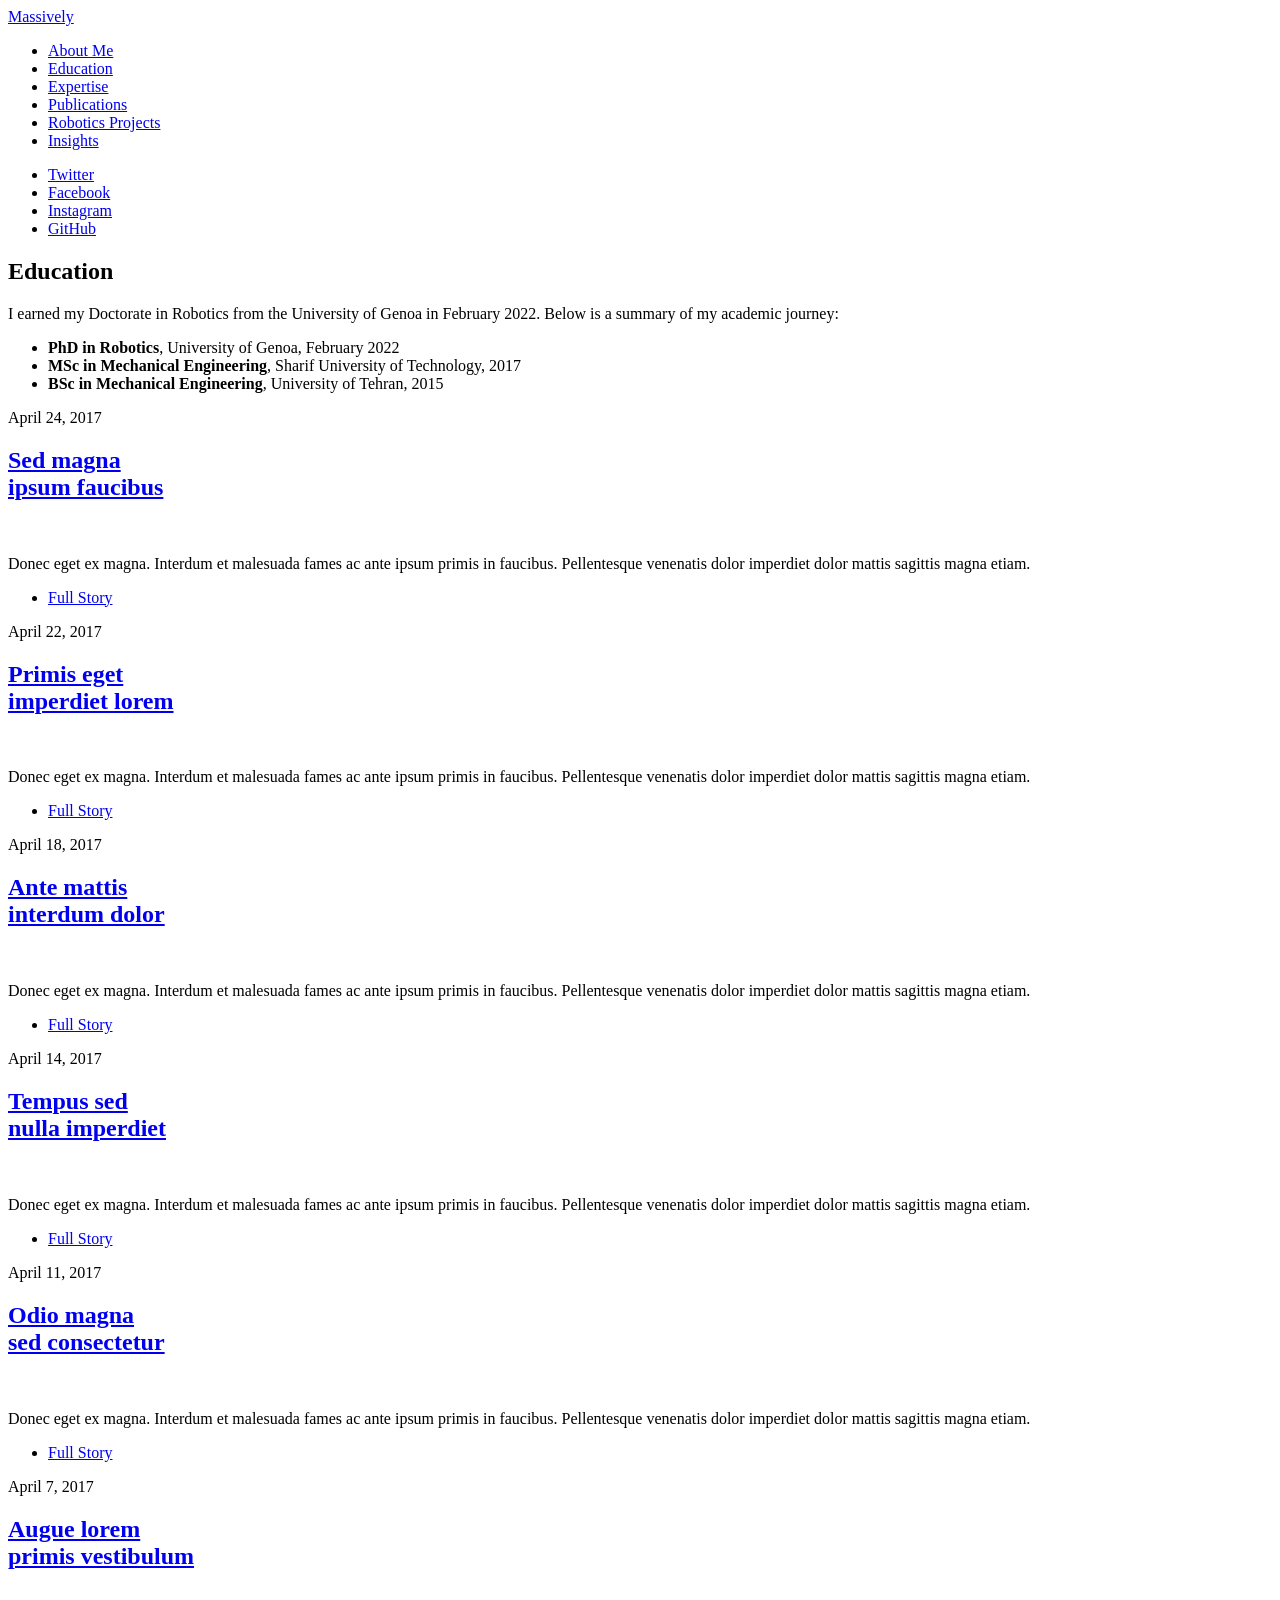
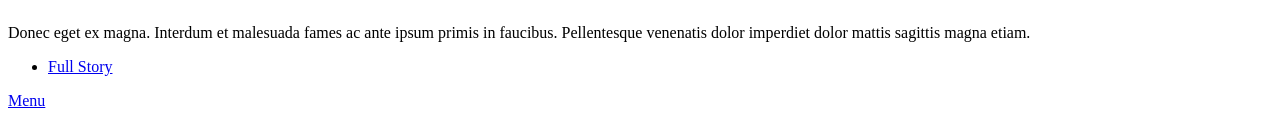
==== education.html @ 76c21b85 "structure the website" ====
<!DOCTYPE HTML>
<!--
	Massively by HTML5 UP
	html5up.net | @ajlkn
	Free for personal and commercial use under the CCA 3.0 license (html5up.net/license)
-->
<html>
	<head>
		<title>Elements Reference - Massively by HTML5 UP</title>
		<meta charset="utf-8" />
		<meta name="viewport" content="width=device-width, initial-scale=1, user-scalable=no" />
		<link rel="stylesheet" href="assets/css/main.css" />
		<noscript><link rel="stylesheet" href="assets/css/noscript.css" /></noscript>
	</head>
	<body class="is-preload">

		<!-- Wrapper -->
			<div id="wrapper">

				<!-- Header -->
					<header id="header">
						<a href="index.html" class="logo">Massively</a>
					</header>

				<!-- Nav -->
					<nav id="nav">
						<ul class="links">
							<li><a href="index.html">About Me</a></li>
							<li class="active"><a href="education.html">Education</a></li>
							<li><a href="expertise.html">Expertise</a></li>
							<li><a href="publications.html">Publications</a></li>
							<li><a href="projects.html">Robotics Projects</a></li>
							<li><a href="insights.html">Insights</a></li>
						</ul>
						<ul class="icons">
							<li><a href="#" class="icon brands fa-twitter"><span class="label">Twitter</span></a></li>
							<li><a href="#" class="icon brands fa-facebook-f"><span class="label">Facebook</span></a></li>
							<li><a href="#" class="icon brands fa-instagram"><span class="label">Instagram</span></a></li>
							<li><a href="#" class="icon brands fa-github"><span class="label">GitHub</span></a></li>
						</ul>
					</nav>

				<!-- Main -->
					<div id="main">
					    <section class="post">
						<header class="major">
						    <h1>Education</h1>
						</header>
						<p>I earned my Doctorate in Robotics from the University of Genoa in February 2022. Below is a summary of my academic journey:</p>
						<ul>
						    <li><strong>PhD in Robotics</strong>, University of Genoa, February 2022</li>
						    <li><strong>MSc in Mechanical Engineering</strong>, Sharif University of Technology, 2017</li>
						    <li><strong>BSc in Mechanical Engineering</strong>, University of Tehran, 2015</li>
						</ul>
					    </section>
					    <!-- Posts -->
							<section class="posts">
								<article>
									<header>
										<span class="date">April 24, 2017</span>
										<h2><a href="#">Sed magna<br />
										ipsum faucibus</a></h2>
									</header>
									<a href="#" class="image fit"><img src="images/pic02.jpg" alt="" /></a>
									<p>Donec eget ex magna. Interdum et malesuada fames ac ante ipsum primis in faucibus. Pellentesque venenatis dolor imperdiet dolor mattis sagittis magna etiam.</p>
									<ul class="actions special">
										<li><a href="#" class="button">Full Story</a></li>
									</ul>
								</article>
								<article>
									<header>
										<span class="date">April 22, 2017</span>
										<h2><a href="#">Primis eget<br />
										imperdiet lorem</a></h2>
									</header>
									<a href="#" class="image fit"><img src="images/pic03.jpg" alt="" /></a>
									<p>Donec eget ex magna. Interdum et malesuada fames ac ante ipsum primis in faucibus. Pellentesque venenatis dolor imperdiet dolor mattis sagittis magna etiam.</p>
									<ul class="actions special">
										<li><a href="#" class="button">Full Story</a></li>
									</ul>
								</article>
								<article>
									<header>
										<span class="date">April 18, 2017</span>
										<h2><a href="#">Ante mattis<br />
										interdum dolor</a></h2>
									</header>
									<a href="#" class="image fit"><img src="images/pic04.jpg" alt="" /></a>
									<p>Donec eget ex magna. Interdum et malesuada fames ac ante ipsum primis in faucibus. Pellentesque venenatis dolor imperdiet dolor mattis sagittis magna etiam.</p>
									<ul class="actions special">
										<li><a href="#" class="button">Full Story</a></li>
									</ul>
								</article>
								<article>
									<header>
										<span class="date">April 14, 2017</span>
										<h2><a href="#">Tempus sed<br />
										nulla imperdiet</a></h2>
									</header>
									<a href="#" class="image fit"><img src="images/pic05.jpg" alt="" /></a>
									<p>Donec eget ex magna. Interdum et malesuada fames ac ante ipsum primis in faucibus. Pellentesque venenatis dolor imperdiet dolor mattis sagittis magna etiam.</p>
									<ul class="actions special">
										<li><a href="#" class="button">Full Story</a></li>
									</ul>
								</article>
								<article>
									<header>
										<span class="date">April 11, 2017</span>
										<h2><a href="#">Odio magna<br />
										sed consectetur</a></h2>
									</header>
									<a href="#" class="image fit"><img src="images/pic06.jpg" alt="" /></a>
									<p>Donec eget ex magna. Interdum et malesuada fames ac ante ipsum primis in faucibus. Pellentesque venenatis dolor imperdiet dolor mattis sagittis magna etiam.</p>
									<ul class="actions special">
										<li><a href="#" class="button">Full Story</a></li>
									</ul>
								</article>
								<article>
									<header>
										<span class="date">April 7, 2017</span>
										<h2><a href="#">Augue lorem<br />
										primis vestibulum</a></h2>
									</header>
									<a href="#" class="image fit"><img src="images/pic07.jpg" alt="" /></a>
									<p>Donec eget ex magna. Interdum et malesuada fames ac ante ipsum primis in faucibus. Pellentesque venenatis dolor imperdiet dolor mattis sagittis magna etiam.</p>
									<ul class="actions special">
										<li><a href="#" class="button">Full Story</a></li>
									</ul>
								</article>
							</section>
					</div>
			</div>

		<!-- Scripts -->
			<script src="assets/js/jquery.min.js"></script>
			<script src="assets/js/jquery.scrollex.min.js"></script>
			<script src="assets/js/jquery.scrolly.min.js"></script>
			<script src="assets/js/browser.min.js"></script>
			<script src="assets/js/breakpoints.min.js"></script>
			<script src="assets/js/util.js"></script>
			<script src="assets/js/main.js"></script>

	</body>
</html>
---- assets/css/main.css ----
@import url(fontawesome-all.min.css);
@import url("https://fonts.googleapis.com/css?family=Merriweather:300,700,300italic,700italic|Source+Sans+Pro:900");

/*
	Massively by HTML5 UP
	html5up.net | @ajlkn
	Free for personal and commercial use under the CCA 3.0 license (html5up.net/license)
*/

html, body, div, span, applet, object,
iframe, h1, h2, h3, h4, h5, h6, p, blockquote,
pre, a, abbr, acronym, address, big, cite,
code, del, dfn, em, img, ins, kbd, q, s, samp,
small, strike, strong, sub, sup, tt, var, b,
u, i, center, dl, dt, dd, ol, ul, li, fieldset,
form, label, legend, table, caption, tbody,
tfoot, thead, tr, th, td, article, aside,
canvas, details, embed, figure, figcaption,
footer, header, hgroup, menu, nav, output, ruby,
section, summary, time, mark, audio, video {
	margin: 0;
	padding: 0;
	border: 0;
	font-size: 100%;
	font: inherit;
	vertical-align: baseline;}

article, aside, details, figcaption, figure,
footer, header, hgroup, menu, nav, section {
	display: block;}

body {
	line-height: 1;
}

ol, ul {
	list-style: none;
}

blockquote, q {
	quotes: none;
}

	blockquote:before, blockquote:after, q:before, q:after {
		content: '';
		content: none;
	}

table {
	border-collapse: collapse;
	border-spacing: 0;
}

body {
	-webkit-text-size-adjust: none;
}

mark {
	background-color: transparent;
	color: inherit;
}

input::-moz-focus-inner {
	border: 0;
	padding: 0;
}

input, select, textarea {
	-moz-appearance: none;
	-webkit-appearance: none;
	-ms-appearance: none;
	appearance: none;
}

/* Basic */

	@-ms-viewport {
		width: device-width;
	}

	body {
		-ms-overflow-style: scrollbar;
	}

	@media screen and (max-width: 480px) {

		html, body {
			min-width: 320px;
		}

	}

	html {
		box-sizing: border-box;
	}

	*, *:before, *:after {
		box-sizing: inherit;
	}

	body {
		background-color: #1e252d;
	}

		body.is-preload *, body.is-preload *:before, body.is-preload *:after {
			-moz-animation: none !important;
			-webkit-animation: none !important;
			-ms-animation: none !important;
			animation: none !important;
			-moz-transition: none !important;
			-webkit-transition: none !important;
			-ms-transition: none !important;
			transition: none !important;
		}

/* Type */

	html {
		font-size: 16pt;
	}

		@media screen and (max-width: 1680px) {

			html {
				font-size: 12pt;
			}

		}

		@media screen and (max-width: 1280px) {

			html {
				font-size: 11pt;
			}

		}

		@media screen and (max-width: 360px) {

			html {
				font-size: 10pt;
			}

		}

	body {
		color: #212931;
	}

	body, input, select, textarea {
		font-family: "Merriweather", Georgia, serif;
		font-weight: 300;
		font-size: 1rem;
		line-height: 2.375;
	}

	a {
		-moz-transition: color 0.2s ease-in-out, background-color 0.2s ease-in-out, border-color 0.2s ease-in-out, box-shadow 0.2s ease-in-out;
		-webkit-transition: color 0.2s ease-in-out, background-color 0.2s ease-in-out, border-color 0.2s ease-in-out, box-shadow 0.2s ease-in-out;
		-ms-transition: color 0.2s ease-in-out, background-color 0.2s ease-in-out, border-color 0.2s ease-in-out, box-shadow 0.2s ease-in-out;
		transition: color 0.2s ease-in-out, background-color 0.2s ease-in-out, border-color 0.2s ease-in-out, box-shadow 0.2s ease-in-out;
		border-bottom: dotted 1px;
		text-decoration: none;
	}

		a:hover {
			border-bottom-color: transparent;
		}

	strong, b {
		font-weight: 600;
	}

	em, i {
		font-style: italic;
	}

	p {
		text-align: justify;
		margin: 0 0 2rem 0;
	}

	h1, h2, h3, h4, h5, h6 {
		font-family: "Source Sans Pro", Helvetica, sans-serif;
		font-weight: 900;
		line-height: 1.5;
		letter-spacing: 0.075em;
		text-transform: uppercase;
		margin: 0 0 1rem 0;
	}

		h1 a, h2 a, h3 a, h4 a, h5 a, h6 a {
			border-bottom: 0;
			color: inherit;
			text-decoration: none;
		}

	h1 {
		font-size: 4rem;
		line-height: 1.1;
		margin: 0 0 2rem 0;
	}

	h2 {
		font-size: 1.75rem;
		line-height: 1.3;
		margin: 0 0 1.5rem 0;
	}

	h3 {
		font-size: 1.25rem;
		margin: 0 0 1.5rem 0;
	}

	h4 {
		font-size: 1rem;
	}

	h5 {
		font-size: 0.9rem;
	}

	h6 {
		font-size: 0.8rem;
	}

	sub {
		font-size: 0.8rem;
		position: relative;
		top: 0.5rem;
	}

	sup {
		font-size: 0.8rem;
		position: relative;
		top: -0.5rem;
	}

	blockquote {
		border-left: solid 4px;
		font-style: italic;
		margin: 0 0 2rem 0;
		padding: 0.5rem 0 0.5rem 2rem;
	}

	code {
		border: solid 2px;
		font-family: "Courier New", monospace;
		font-size: 0.9rem;
		margin: 0 0.25rem;
		padding: 0.25rem 0.65rem;
	}

	pre {
		-webkit-overflow-scrolling: touch;
		font-family: "Courier New", monospace;
		font-size: 0.9rem;
		margin: 0 0 2rem 0;
	}

		pre code {
			display: block;
			line-height: 1.75;
			padding: 1rem 1.5rem;
			overflow-x: auto;
		}

	hr {
		border: 0;
		border-bottom: solid 2px;
		margin: 3rem 0;
	}

		hr.major {
			margin: 5rem 0;
		}

	.align-left {
		text-align: left;
	}

	.align-center {
		text-align: center;
	}

	.align-right {
		text-align: right;
	}

	input, select, textarea {
		color: #212931;
	}

	a {
		color: #212931;
		border-bottom-color: rgba(33, 41, 49, 0.5);
	}

		a:hover {
			border-bottom-color: transparent;
			color: #18bfef !important;
		}

	strong, b {
		color: #212931;
	}

	h1, h2, h3, h4, h5, h6 {
		color: #212931;
	}

	blockquote {
		border-left-color: #eeeeee;
	}

	code {
		background: rgba(220, 220, 220, 0.25);
		border-color: #eeeeee;
	}

	hr {
		border-bottom-color: #eeeeee;
	}

/* Row */

	.row {
		display: flex;
		flex-wrap: wrap;
		box-sizing: border-box;
		align-items: stretch;
	}

		.row > * {
			box-sizing: border-box;
		}

		.row.gtr-uniform > * > :last-child {
			margin-bottom: 0;
		}

		.row.aln-left {
			justify-content: flex-start;
		}

		.row.aln-center {
			justify-content: center;
		}

		.row.aln-right {
			justify-content: flex-end;
		}

		.row.aln-top {
			align-items: flex-start;
		}

		.row.aln-middle {
			align-items: center;
		}

		.row.aln-bottom {
			align-items: flex-end;
		}

		.row > .imp {
			order: -1;
		}

		.row > .col-1 {
			width: 8.33333%;
		}

		.row > .off-1 {
			margin-left: 8.33333%;
		}

		.row > .col-2 {
			width: 16.66667%;
		}

		.row > .off-2 {
			margin-left: 16.66667%;
		}

		.row > .col-3 {
			width: 25%;
		}

		.row > .off-3 {
			margin-left: 25%;
		}

		.row > .col-4 {
			width: 33.33333%;
		}

		.row > .off-4 {
			margin-left: 33.33333%;
		}

		.row > .col-5 {
			width: 41.66667%;
		}

		.row > .off-5 {
			margin-left: 41.66667%;
		}

		.row > .col-6 {
			width: 50%;
		}

		.row > .off-6 {
			margin-left: 50%;
		}

		.row > .col-7 {
			width: 58.33333%;
		}

		.row > .off-7 {
			margin-left: 58.33333%;
		}

		.row > .col-8 {
			width: 66.66667%;
		}

		.row > .off-8 {
			margin-left: 66.66667%;
		}

		.row > .col-9 {
			width: 75%;
		}

		.row > .off-9 {
			margin-left: 75%;
		}

		.row > .col-10 {
			width: 83.33333%;
		}

		.row > .off-10 {
			margin-left: 83.33333%;
		}

		.row > .col-11 {
			width: 91.66667%;
		}

		.row > .off-11 {
			margin-left: 91.66667%;
		}

		.row > .col-12 {
			width: 100%;
		}

		.row > .off-12 {
			margin-left: 100%;
		}

		.row.gtr-0 {
			margin-top: 0;
			margin-left: 0rem;
		}

			.row.gtr-0 > * {
				padding: 0 0 0 0rem;
			}

			.row.gtr-0.gtr-uniform {
				margin-top: 0rem;
			}

				.row.gtr-0.gtr-uniform > * {
					padding-top: 0rem;
				}

		.row.gtr-25 {
			margin-top: 0;
			margin-left: -0.375rem;
		}

			.row.gtr-25 > * {
				padding: 0 0 0 0.375rem;
			}

			.row.gtr-25.gtr-uniform {
				margin-top: -0.375rem;
			}

				.row.gtr-25.gtr-uniform > * {
					padding-top: 0.375rem;
				}

		.row.gtr-50 {
			margin-top: 0;
			margin-left: -0.75rem;
		}

			.row.gtr-50 > * {
				padding: 0 0 0 0.75rem;
			}

			.row.gtr-50.gtr-uniform {
				margin-top: -0.75rem;
			}

				.row.gtr-50.gtr-uniform > * {
					padding-top: 0.75rem;
				}

		.row {
			margin-top: 0;
			margin-left: -1.5rem;
		}

			.row > * {
				padding: 0 0 0 1.5rem;
			}

			.row.gtr-uniform {
				margin-top: -1.5rem;
			}

				.row.gtr-uniform > * {
					padding-top: 1.5rem;
				}

		.row.gtr-150 {
			margin-top: 0;
			margin-left: -2.25rem;
		}

			.row.gtr-150 > * {
				padding: 0 0 0 2.25rem;
			}

			.row.gtr-150.gtr-uniform {
				margin-top: -2.25rem;
			}

				.row.gtr-150.gtr-uniform > * {
					padding-top: 2.25rem;
				}

		.row.gtr-200 {
			margin-top: 0;
			margin-left: -3rem;
		}

			.row.gtr-200 > * {
				padding: 0 0 0 3rem;
			}

			.row.gtr-200.gtr-uniform {
				margin-top: -3rem;
			}

				.row.gtr-200.gtr-uniform > * {
					padding-top: 3rem;
				}

		@media screen and (max-width: 1680px) {

			.row {
				display: flex;
				flex-wrap: wrap;
				box-sizing: border-box;
				align-items: stretch;
			}

				.row > * {
					box-sizing: border-box;
				}

				.row.gtr-uniform > * > :last-child {
					margin-bottom: 0;
				}

				.row.aln-left {
					justify-content: flex-start;
				}

				.row.aln-center {
					justify-content: center;
				}

				.row.aln-right {
					justify-content: flex-end;
				}

				.row.aln-top {
					align-items: flex-start;
				}

				.row.aln-middle {
					align-items: center;
				}

				.row.aln-bottom {
					align-items: flex-end;
				}

				.row > .imp-xlarge {
					order: -1;
				}

				.row > .col-1-xlarge {
					width: 8.33333%;
				}

				.row > .off-1-xlarge {
					margin-left: 8.33333%;
				}

				.row > .col-2-xlarge {
					width: 16.66667%;
				}

				.row > .off-2-xlarge {
					margin-left: 16.66667%;
				}

				.row > .col-3-xlarge {
					width: 25%;
				}

				.row > .off-3-xlarge {
					margin-left: 25%;
				}

				.row > .col-4-xlarge {
					width: 33.33333%;
				}

				.row > .off-4-xlarge {
					margin-left: 33.33333%;
				}

				.row > .col-5-xlarge {
					width: 41.66667%;
				}

				.row > .off-5-xlarge {
					margin-left: 41.66667%;
				}

				.row > .col-6-xlarge {
					width: 50%;
				}

				.row > .off-6-xlarge {
					margin-left: 50%;
				}

				.row > .col-7-xlarge {
					width: 58.33333%;
				}

				.row > .off-7-xlarge {
					margin-left: 58.33333%;
				}

				.row > .col-8-xlarge {
					width: 66.66667%;
				}

				.row > .off-8-xlarge {
					margin-left: 66.66667%;
				}

				.row > .col-9-xlarge {
					width: 75%;
				}

				.row > .off-9-xlarge {
					margin-left: 75%;
				}

				.row > .col-10-xlarge {
					width: 83.33333%;
				}

				.row > .off-10-xlarge {
					margin-left: 83.33333%;
				}

				.row > .col-11-xlarge {
					width: 91.66667%;
				}

				.row > .off-11-xlarge {
					margin-left: 91.66667%;
				}

				.row > .col-12-xlarge {
					width: 100%;
				}

				.row > .off-12-xlarge {
					margin-left: 100%;
				}

				.row.gtr-0 {
					margin-top: 0;
					margin-left: 0rem;
				}

					.row.gtr-0 > * {
						padding: 0 0 0 0rem;
					}

					.row.gtr-0.gtr-uniform {
						margin-top: 0rem;
					}

						.row.gtr-0.gtr-uniform > * {
							padding-top: 0rem;
						}

				.row.gtr-25 {
					margin-top: 0;
					margin-left: -0.375rem;
				}

					.row.gtr-25 > * {
						padding: 0 0 0 0.375rem;
					}

					.row.gtr-25.gtr-uniform {
						margin-top: -0.375rem;
					}

						.row.gtr-25.gtr-uniform > * {
							padding-top: 0.375rem;
						}

				.row.gtr-50 {
					margin-top: 0;
					margin-left: -0.75rem;
				}

					.row.gtr-50 > * {
						padding: 0 0 0 0.75rem;
					}

					.row.gtr-50.gtr-uniform {
						margin-top: -0.75rem;
					}

						.row.gtr-50.gtr-uniform > * {
							padding-top: 0.75rem;
						}

				.row {
					margin-top: 0;
					margin-left: -1.5rem;
				}

					.row > * {
						padding: 0 0 0 1.5rem;
					}

					.row.gtr-uniform {
						margin-top: -1.5rem;
					}

						.row.gtr-uniform > * {
							padding-top: 1.5rem;
						}

				.row.gtr-150 {
					margin-top: 0;
					margin-left: -2.25rem;
				}

					.row.gtr-150 > * {
						padding: 0 0 0 2.25rem;
					}

					.row.gtr-150.gtr-uniform {
						margin-top: -2.25rem;
					}

						.row.gtr-150.gtr-uniform > * {
							padding-top: 2.25rem;
						}

				.row.gtr-200 {
					margin-top: 0;
					margin-left: -3rem;
				}

					.row.gtr-200 > * {
						padding: 0 0 0 3rem;
					}

					.row.gtr-200.gtr-uniform {
						margin-top: -3rem;
					}

						.row.gtr-200.gtr-uniform > * {
							padding-top: 3rem;
						}

		}

		@media screen and (max-width: 1280px) {

			.row {
				display: flex;
				flex-wrap: wrap;
				box-sizing: border-box;
				align-items: stretch;
			}

				.row > * {
					box-sizing: border-box;
				}

				.row.gtr-uniform > * > :last-child {
					margin-bottom: 0;
				}

				.row.aln-left {
					justify-content: flex-start;
				}

				.row.aln-center {
					justify-content: center;
				}

				.row.aln-right {
					justify-content: flex-end;
				}

				.row.aln-top {
					align-items: flex-start;
				}

				.row.aln-middle {
					align-items: center;
				}

				.row.aln-bottom {
					align-items: flex-end;
				}

				.row > .imp-large {
					order: -1;
				}

				.row > .col-1-large {
					width: 8.33333%;
				}

				.row > .off-1-large {
					margin-left: 8.33333%;
				}

				.row > .col-2-large {
					width: 16.66667%;
				}

				.row > .off-2-large {
					margin-left: 16.66667%;
				}

				.row > .col-3-large {
					width: 25%;
				}

				.row > .off-3-large {
					margin-left: 25%;
				}

				.row > .col-4-large {
					width: 33.33333%;
				}

				.row > .off-4-large {
					margin-left: 33.33333%;
				}

				.row > .col-5-large {
					width: 41.66667%;
				}

				.row > .off-5-large {
					margin-left: 41.66667%;
				}

				.row > .col-6-large {
					width: 50%;
				}

				.row > .off-6-large {
					margin-left: 50%;
				}

				.row > .col-7-large {
					width: 58.33333%;
				}

				.row > .off-7-large {
					margin-left: 58.33333%;
				}

				.row > .col-8-large {
					width: 66.66667%;
				}

				.row > .off-8-large {
					margin-left: 66.66667%;
				}

				.row > .col-9-large {
					width: 75%;
				}

				.row > .off-9-large {
					margin-left: 75%;
				}

				.row > .col-10-large {
					width: 83.33333%;
				}

				.row > .off-10-large {
					margin-left: 83.33333%;
				}

				.row > .col-11-large {
					width: 91.66667%;
				}

				.row > .off-11-large {
					margin-left: 91.66667%;
				}

				.row > .col-12-large {
					width: 100%;
				}

				.row > .off-12-large {
					margin-left: 100%;
				}

				.row.gtr-0 {
					margin-top: 0;
					margin-left: 0rem;
				}

					.row.gtr-0 > * {
						padding: 0 0 0 0rem;
					}

					.row.gtr-0.gtr-uniform {
						margin-top: 0rem;
					}

						.row.gtr-0.gtr-uniform > * {
							padding-top: 0rem;
						}

				.row.gtr-25 {
					margin-top: 0;
					margin-left: -0.375rem;
				}

					.row.gtr-25 > * {
						padding: 0 0 0 0.375rem;
					}

					.row.gtr-25.gtr-uniform {
						margin-top: -0.375rem;
					}

						.row.gtr-25.gtr-uniform > * {
							padding-top: 0.375rem;
						}

				.row.gtr-50 {
					margin-top: 0;
					margin-left: -0.75rem;
				}

					.row.gtr-50 > * {
						padding: 0 0 0 0.75rem;
					}

					.row.gtr-50.gtr-uniform {
						margin-top: -0.75rem;
					}

						.row.gtr-50.gtr-uniform > * {
							padding-top: 0.75rem;
						}

				.row {
					margin-top: 0;
					margin-left: -1.5rem;
				}

					.row > * {
						padding: 0 0 0 1.5rem;
					}

					.row.gtr-uniform {
						margin-top: -1.5rem;
					}

						.row.gtr-uniform > * {
							padding-top: 1.5rem;
						}

				.row.gtr-150 {
					margin-top: 0;
					margin-left: -2.25rem;
				}

					.row.gtr-150 > * {
						padding: 0 0 0 2.25rem;
					}

					.row.gtr-150.gtr-uniform {
						margin-top: -2.25rem;
					}

						.row.gtr-150.gtr-uniform > * {
							padding-top: 2.25rem;
						}

				.row.gtr-200 {
					margin-top: 0;
					margin-left: -3rem;
				}

					.row.gtr-200 > * {
						padding: 0 0 0 3rem;
					}

					.row.gtr-200.gtr-uniform {
						margin-top: -3rem;
					}

						.row.gtr-200.gtr-uniform > * {
							padding-top: 3rem;
						}

		}

		@media screen and (max-width: 980px) {

			.row {
				display: flex;
				flex-wrap: wrap;
				box-sizing: border-box;
				align-items: stretch;
			}

				.row > * {
					box-sizing: border-box;
				}

				.row.gtr-uniform > * > :last-child {
					margin-bottom: 0;
				}

				.row.aln-left {
					justify-content: flex-start;
				}

				.row.aln-center {
					justify-content: center;
				}

				.row.aln-right {
					justify-content: flex-end;
				}

				.row.aln-top {
					align-items: flex-start;
				}

				.row.aln-middle {
					align-items: center;
				}

				.row.aln-bottom {
					align-items: flex-end;
				}

				.row > .imp-medium {
					order: -1;
				}

				.row > .col-1-medium {
					width: 8.33333%;
				}

				.row > .off-1-medium {
					margin-left: 8.33333%;
				}

				.row > .col-2-medium {
					width: 16.66667%;
				}

				.row > .off-2-medium {
					margin-left: 16.66667%;
				}

				.row > .col-3-medium {
					width: 25%;
				}

				.row > .off-3-medium {
					margin-left: 25%;
				}

				.row > .col-4-medium {
					width: 33.33333%;
				}

				.row > .off-4-medium {
					margin-left: 33.33333%;
				}

				.row > .col-5-medium {
					width: 41.66667%;
				}

				.row > .off-5-medium {
					margin-left: 41.66667%;
				}

				.row > .col-6-medium {
					width: 50%;
				}

				.row > .off-6-medium {
					margin-left: 50%;
				}

				.row > .col-7-medium {
					width: 58.33333%;
				}

				.row > .off-7-medium {
					margin-left: 58.33333%;
				}

				.row > .col-8-medium {
					width: 66.66667%;
				}

				.row > .off-8-medium {
					margin-left: 66.66667%;
				}

				.row > .col-9-medium {
					width: 75%;
				}

				.row > .off-9-medium {
					margin-left: 75%;
				}

				.row > .col-10-medium {
					width: 83.33333%;
				}

				.row > .off-10-medium {
					margin-left: 83.33333%;
				}

				.row > .col-11-medium {
					width: 91.66667%;
				}

				.row > .off-11-medium {
					margin-left: 91.66667%;
				}

				.row > .col-12-medium {
					width: 100%;
				}

				.row > .off-12-medium {
					margin-left: 100%;
				}

				.row.gtr-0 {
					margin-top: 0;
					margin-left: 0rem;
				}

					.row.gtr-0 > * {
						padding: 0 0 0 0rem;
					}

					.row.gtr-0.gtr-uniform {
						margin-top: 0rem;
					}

						.row.gtr-0.gtr-uniform > * {
							padding-top: 0rem;
						}

				.row.gtr-25 {
					margin-top: 0;
					margin-left: -0.375rem;
				}

					.row.gtr-25 > * {
						padding: 0 0 0 0.375rem;
					}

					.row.gtr-25.gtr-uniform {
						margin-top: -0.375rem;
					}

						.row.gtr-25.gtr-uniform > * {
							padding-top: 0.375rem;
						}

				.row.gtr-50 {
					margin-top: 0;
					margin-left: -0.75rem;
				}

					.row.gtr-50 > * {
						padding: 0 0 0 0.75rem;
					}

					.row.gtr-50.gtr-uniform {
						margin-top: -0.75rem;
					}

						.row.gtr-50.gtr-uniform > * {
							padding-top: 0.75rem;
						}

				.row {
					margin-top: 0;
					margin-left: -1.5rem;
				}

					.row > * {
						padding: 0 0 0 1.5rem;
					}

					.row.gtr-uniform {
						margin-top: -1.5rem;
					}

						.row.gtr-uniform > * {
							padding-top: 1.5rem;
						}

				.row.gtr-150 {
					margin-top: 0;
					margin-left: -2.25rem;
				}

					.row.gtr-150 > * {
						padding: 0 0 0 2.25rem;
					}

					.row.gtr-150.gtr-uniform {
						margin-top: -2.25rem;
					}

						.row.gtr-150.gtr-uniform > * {
							padding-top: 2.25rem;
						}

				.row.gtr-200 {
					margin-top: 0;
					margin-left: -3rem;
				}

					.row.gtr-200 > * {
						padding: 0 0 0 3rem;
					}

					.row.gtr-200.gtr-uniform {
						margin-top: -3rem;
					}

						.row.gtr-200.gtr-uniform > * {
							padding-top: 3rem;
						}

		}

		@media screen and (max-width: 736px) {

			.row {
				display: flex;
				flex-wrap: wrap;
				box-sizing: border-box;
				align-items: stretch;
			}

				.row > * {
					box-sizing: border-box;
				}

				.row.gtr-uniform > * > :last-child {
					margin-bottom: 0;
				}

				.row.aln-left {
					justify-content: flex-start;
				}

				.row.aln-center {
					justify-content: center;
				}

				.row.aln-right {
					justify-content: flex-end;
				}

				.row.aln-top {
					align-items: flex-start;
				}

				.row.aln-middle {
					align-items: center;
				}

				.row.aln-bottom {
					align-items: flex-end;
				}

				.row > .imp-small {
					order: -1;
				}

				.row > .col-1-small {
					width: 8.33333%;
				}

				.row > .off-1-small {
					margin-left: 8.33333%;
				}

				.row > .col-2-small {
					width: 16.66667%;
				}

				.row > .off-2-small {
					margin-left: 16.66667%;
				}

				.row > .col-3-small {
					width: 25%;
				}

				.row > .off-3-small {
					margin-left: 25%;
				}

				.row > .col-4-small {
					width: 33.33333%;
				}

				.row > .off-4-small {
					margin-left: 33.33333%;
				}

				.row > .col-5-small {
					width: 41.66667%;
				}

				.row > .off-5-small {
					margin-left: 41.66667%;
				}

				.row > .col-6-small {
					width: 50%;
				}

				.row > .off-6-small {
					margin-left: 50%;
				}

				.row > .col-7-small {
					width: 58.33333%;
				}

				.row > .off-7-small {
					margin-left: 58.33333%;
				}

				.row > .col-8-small {
					width: 66.66667%;
				}

				.row > .off-8-small {
					margin-left: 66.66667%;
				}

				.row > .col-9-small {
					width: 75%;
				}

				.row > .off-9-small {
					margin-left: 75%;
				}

				.row > .col-10-small {
					width: 83.33333%;
				}

				.row > .off-10-small {
					margin-left: 83.33333%;
				}

				.row > .col-11-small {
					width: 91.66667%;
				}

				.row > .off-11-small {
					margin-left: 91.66667%;
				}

				.row > .col-12-small {
					width: 100%;
				}

				.row > .off-12-small {
					margin-left: 100%;
				}

				.row.gtr-0 {
					margin-top: 0;
					margin-left: 0rem;
				}

					.row.gtr-0 > * {
						padding: 0 0 0 0rem;
					}

					.row.gtr-0.gtr-uniform {
						margin-top: 0rem;
					}

						.row.gtr-0.gtr-uniform > * {
							padding-top: 0rem;
						}

				.row.gtr-25 {
					margin-top: 0;
					margin-left: -0.375rem;
				}

					.row.gtr-25 > * {
						padding: 0 0 0 0.375rem;
					}

					.row.gtr-25.gtr-uniform {
						margin-top: -0.375rem;
					}

						.row.gtr-25.gtr-uniform > * {
							padding-top: 0.375rem;
						}

				.row.gtr-50 {
					margin-top: 0;
					margin-left: -0.75rem;
				}

					.row.gtr-50 > * {
						padding: 0 0 0 0.75rem;
					}

					.row.gtr-50.gtr-uniform {
						margin-top: -0.75rem;
					}

						.row.gtr-50.gtr-uniform > * {
							padding-top: 0.75rem;
						}

				.row {
					margin-top: 0;
					margin-left: -1.5rem;
				}

					.row > * {
						padding: 0 0 0 1.5rem;
					}

					.row.gtr-uniform {
						margin-top: -1.5rem;
					}

						.row.gtr-uniform > * {
							padding-top: 1.5rem;
						}

				.row.gtr-150 {
					margin-top: 0;
					margin-left: -2.25rem;
				}

					.row.gtr-150 > * {
						padding: 0 0 0 2.25rem;
					}

					.row.gtr-150.gtr-uniform {
						margin-top: -2.25rem;
					}

						.row.gtr-150.gtr-uniform > * {
							padding-top: 2.25rem;
						}

				.row.gtr-200 {
					margin-top: 0;
					margin-left: -3rem;
				}

					.row.gtr-200 > * {
						padding: 0 0 0 3rem;
					}

					.row.gtr-200.gtr-uniform {
						margin-top: -3rem;
					}

						.row.gtr-200.gtr-uniform > * {
							padding-top: 3rem;
						}

		}

		@media screen and (max-width: 480px) {

			.row {
				display: flex;
				flex-wrap: wrap;
				box-sizing: border-box;
				align-items: stretch;
			}

				.row > * {
					box-sizing: border-box;
				}

				.row.gtr-uniform > * > :last-child {
					margin-bottom: 0;
				}

				.row.aln-left {
					justify-content: flex-start;
				}

				.row.aln-center {
					justify-content: center;
				}

				.row.aln-right {
					justify-content: flex-end;
				}

				.row.aln-top {
					align-items: flex-start;
				}

				.row.aln-middle {
					align-items: center;
				}

				.row.aln-bottom {
					align-items: flex-end;
				}

				.row > .imp-xsmall {
					order: -1;
				}

				.row > .col-1-xsmall {
					width: 8.33333%;
				}

				.row > .off-1-xsmall {
					margin-left: 8.33333%;
				}

				.row > .col-2-xsmall {
					width: 16.66667%;
				}

				.row > .off-2-xsmall {
					margin-left: 16.66667%;
				}

				.row > .col-3-xsmall {
					width: 25%;
				}

				.row > .off-3-xsmall {
					margin-left: 25%;
				}

				.row > .col-4-xsmall {
					width: 33.33333%;
				}

				.row > .off-4-xsmall {
					margin-left: 33.33333%;
				}

				.row > .col-5-xsmall {
					width: 41.66667%;
				}

				.row > .off-5-xsmall {
					margin-left: 41.66667%;
				}

				.row > .col-6-xsmall {
					width: 50%;
				}

				.row > .off-6-xsmall {
					margin-left: 50%;
				}

				.row > .col-7-xsmall {
					width: 58.33333%;
				}

				.row > .off-7-xsmall {
					margin-left: 58.33333%;
				}

				.row > .col-8-xsmall {
					width: 66.66667%;
				}

				.row > .off-8-xsmall {
					margin-left: 66.66667%;
				}

				.row > .col-9-xsmall {
					width: 75%;
				}

				.row > .off-9-xsmall {
					margin-left: 75%;
				}

				.row > .col-10-xsmall {
					width: 83.33333%;
				}

				.row > .off-10-xsmall {
					margin-left: 83.33333%;
				}

				.row > .col-11-xsmall {
					width: 91.66667%;
				}

				.row > .off-11-xsmall {
					margin-left: 91.66667%;
				}

				.row > .col-12-xsmall {
					width: 100%;
				}

				.row > .off-12-xsmall {
					margin-left: 100%;
				}

				.row.gtr-0 {
					margin-top: 0;
					margin-left: 0rem;
				}

					.row.gtr-0 > * {
						padding: 0 0 0 0rem;
					}

					.row.gtr-0.gtr-uniform {
						margin-top: 0rem;
					}

						.row.gtr-0.gtr-uniform > * {
							padding-top: 0rem;
						}

				.row.gtr-25 {
					margin-top: 0;
					margin-left: -0.375rem;
				}

					.row.gtr-25 > * {
						padding: 0 0 0 0.375rem;
					}

					.row.gtr-25.gtr-uniform {
						margin-top: -0.375rem;
					}

						.row.gtr-25.gtr-uniform > * {
							padding-top: 0.375rem;
						}

				.row.gtr-50 {
					margin-top: 0;
					margin-left: -0.75rem;
				}

					.row.gtr-50 > * {
						padding: 0 0 0 0.75rem;
					}

					.row.gtr-50.gtr-uniform {
						margin-top: -0.75rem;
					}

						.row.gtr-50.gtr-uniform > * {
							padding-top: 0.75rem;
						}

				.row {
					margin-top: 0;
					margin-left: -1.5rem;
				}

					.row > * {
						padding: 0 0 0 1.5rem;
					}

					.row.gtr-uniform {
						margin-top: -1.5rem;
					}

						.row.gtr-uniform > * {
							padding-top: 1.5rem;
						}

				.row.gtr-150 {
					margin-top: 0;
					margin-left: -2.25rem;
				}

					.row.gtr-150 > * {
						padding: 0 0 0 2.25rem;
					}

					.row.gtr-150.gtr-uniform {
						margin-top: -2.25rem;
					}

						.row.gtr-150.gtr-uniform > * {
							padding-top: 2.25rem;
						}

				.row.gtr-200 {
					margin-top: 0;
					margin-left: -3rem;
				}

					.row.gtr-200 > * {
						padding: 0 0 0 3rem;
					}

					.row.gtr-200.gtr-uniform {
						margin-top: -3rem;
					}

						.row.gtr-200.gtr-uniform > * {
							padding-top: 3rem;
						}

		}

		@media screen and (max-width: 360px) {

			.row {
				display: flex;
				flex-wrap: wrap;
				box-sizing: border-box;
				align-items: stretch;
			}

				.row > * {
					box-sizing: border-box;
				}

				.row.gtr-uniform > * > :last-child {
					margin-bottom: 0;
				}

				.row.aln-left {
					justify-content: flex-start;
				}

				.row.aln-center {
					justify-content: center;
				}

				.row.aln-right {
					justify-content: flex-end;
				}

				.row.aln-top {
					align-items: flex-start;
				}

				.row.aln-middle {
					align-items: center;
				}

				.row.aln-bottom {
					align-items: flex-end;
				}

				.row > .imp-xxsmall {
					order: -1;
				}

				.row > .col-1-xxsmall {
					width: 8.33333%;
				}

				.row > .off-1-xxsmall {
					margin-left: 8.33333%;
				}

				.row > .col-2-xxsmall {
					width: 16.66667%;
				}

				.row > .off-2-xxsmall {
					margin-left: 16.66667%;
				}

				.row > .col-3-xxsmall {
					width: 25%;
				}

				.row > .off-3-xxsmall {
					margin-left: 25%;
				}

				.row > .col-4-xxsmall {
					width: 33.33333%;
				}

				.row > .off-4-xxsmall {
					margin-left: 33.33333%;
				}

				.row > .col-5-xxsmall {
					width: 41.66667%;
				}

				.row > .off-5-xxsmall {
					margin-left: 41.66667%;
				}

				.row > .col-6-xxsmall {
					width: 50%;
				}

				.row > .off-6-xxsmall {
					margin-left: 50%;
				}

				.row > .col-7-xxsmall {
					width: 58.33333%;
				}

				.row > .off-7-xxsmall {
					margin-left: 58.33333%;
				}

				.row > .col-8-xxsmall {
					width: 66.66667%;
				}

				.row > .off-8-xxsmall {
					margin-left: 66.66667%;
				}

				.row > .col-9-xxsmall {
					width: 75%;
				}

				.row > .off-9-xxsmall {
					margin-left: 75%;
				}

				.row > .col-10-xxsmall {
					width: 83.33333%;
				}

				.row > .off-10-xxsmall {
					margin-left: 83.33333%;
				}

				.row > .col-11-xxsmall {
					width: 91.66667%;
				}

				.row > .off-11-xxsmall {
					margin-left: 91.66667%;
				}

				.row > .col-12-xxsmall {
					width: 100%;
				}

				.row > .off-12-xxsmall {
					margin-left: 100%;
				}

				.row.gtr-0 {
					margin-top: 0;
					margin-left: 0rem;
				}

					.row.gtr-0 > * {
						padding: 0 0 0 0rem;
					}

					.row.gtr-0.gtr-uniform {
						margin-top: 0rem;
					}

						.row.gtr-0.gtr-uniform > * {
							padding-top: 0rem;
						}

				.row.gtr-25 {
					margin-top: 0;
					margin-left: -0.375rem;
				}

					.row.gtr-25 > * {
						padding: 0 0 0 0.375rem;
					}

					.row.gtr-25.gtr-uniform {
						margin-top: -0.375rem;
					}

						.row.gtr-25.gtr-uniform > * {
							padding-top: 0.375rem;
						}

				.row.gtr-50 {
					margin-top: 0;
					margin-left: -0.75rem;
				}

					.row.gtr-50 > * {
						padding: 0 0 0 0.75rem;
					}

					.row.gtr-50.gtr-uniform {
						margin-top: -0.75rem;
					}

						.row.gtr-50.gtr-uniform > * {
							padding-top: 0.75rem;
						}

				.row {
					margin-top: 0;
					margin-left: -1.5rem;
				}

					.row > * {
						padding: 0 0 0 1.5rem;
					}

					.row.gtr-uniform {
						margin-top: -1.5rem;
					}

						.row.gtr-uniform > * {
							padding-top: 1.5rem;
						}

				.row.gtr-150 {
					margin-top: 0;
					margin-left: -2.25rem;
				}

					.row.gtr-150 > * {
						padding: 0 0 0 2.25rem;
					}

					.row.gtr-150.gtr-uniform {
						margin-top: -2.25rem;
					}

						.row.gtr-150.gtr-uniform > * {
							padding-top: 2.25rem;
						}

				.row.gtr-200 {
					margin-top: 0;
					margin-left: -3rem;
				}

					.row.gtr-200 > * {
						padding: 0 0 0 3rem;
					}

					.row.gtr-200.gtr-uniform {
						margin-top: -3rem;
					}

						.row.gtr-200.gtr-uniform > * {
							padding-top: 3rem;
						}

		}

/* Box */

	.box {
		border: solid 2px;
		margin-bottom: 2rem;
		padding: 1.5rem;
	}

		.box > :last-child,
		.box > :last-child > :last-child,
		.box > :last-child > :last-child > :last-child {
			margin-bottom: 0;
		}

		.box.alt {
			border: 0;
			border-radius: 0;
			padding: 0;
		}

	.box {
		border-color: #eeeeee;
	}

/* Button */

	input[type="submit"],
	input[type="reset"],
	input[type="button"],
	button,
	.button {
		-moz-appearance: none;
		-webkit-appearance: none;
		-ms-appearance: none;
		appearance: none;
		-moz-transition: background-color 0.2s ease-in-out, box-shadow 0.2s ease-in-out, color 0.2s ease-in-out;
		-webkit-transition: background-color 0.2s ease-in-out, box-shadow 0.2s ease-in-out, color 0.2s ease-in-out;
		-ms-transition: background-color 0.2s ease-in-out, box-shadow 0.2s ease-in-out, color 0.2s ease-in-out;
		transition: background-color 0.2s ease-in-out, box-shadow 0.2s ease-in-out, color 0.2s ease-in-out;
		border: 0;
		border-radius: 0;
		cursor: pointer;
		display: inline-block;
		font-family: "Source Sans Pro", Helvetica, sans-serif;
		font-size: 0.8rem;
		font-weight: 900;
		letter-spacing: 0.075em;
		height: 3rem;
		line-height: 3rem;
		padding: 0 2rem;
		text-align: center;
		text-decoration: none;
		text-transform: uppercase;
		white-space: nowrap;
	}

		input[type="submit"].icon:before,
		input[type="reset"].icon:before,
		input[type="button"].icon:before,
		button.icon:before,
		.button.icon:before {
			margin-right: 0.5rem;
		}

		input[type="submit"].icon.solo,
		input[type="reset"].icon.solo,
		input[type="button"].icon.solo,
		button.icon.solo,
		.button.icon.solo {
			position: relative;
			width: 4rem;
			height: 4rem;
			line-height: 4rem;
			border-radius: 4rem;
			text-indent: 4rem;
			overflow: hidden;
			padding: 0;
			white-space: nowrap;
		}

			input[type="submit"].icon.solo:before,
			input[type="reset"].icon.solo:before,
			input[type="button"].icon.solo:before,
			button.icon.solo:before,
			.button.icon.solo:before {
				position: absolute;
				display: block;
				top: 0;
				left: 0;
				width: inherit;
				height: inherit;
				line-height: inherit;
				font-size: 1.25rem;
				margin-right: 0;
				text-align: center;
				text-indent: 0;
			}

		input[type="submit"].fit,
		input[type="reset"].fit,
		input[type="button"].fit,
		button.fit,
		.button.fit {
			width: 100%;
		}

		input[type="submit"].small,
		input[type="reset"].small,
		input[type="button"].small,
		button.small,
		.button.small {
			font-size: 0.7rem;
			height: 2.5rem;
			line-height: 2.5rem;
			padding: 0 1.5rem;
		}

		input[type="submit"].large,
		input[type="reset"].large,
		input[type="button"].large,
		button.large,
		.button.large {
			font-size: 0.9rem;
			height: 3.5rem;
			line-height: 3.5rem;
			padding: 0 2.75rem;
		}

		@media screen and (max-width: 980px) {

			input[type="submit"],
			input[type="reset"],
			input[type="button"],
			button,
			.button {
				font-size: 0.9rem;
				height: 3.25rem;
				line-height: 3.25rem;
			}

				input[type="submit"].large,
				input[type="reset"].large,
				input[type="button"].large,
				button.large,
				.button.large {
					font-size: 1rem;
					height: 3.75rem;
					line-height: 3.75rem;
				}

		}

		input[type="submit"].disabled, input[type="submit"]:disabled,
		input[type="reset"].disabled,
		input[type="reset"]:disabled,
		input[type="button"].disabled,
		input[type="button"]:disabled,
		button.disabled,
		button:disabled,
		.button.disabled,
		.button:disabled {
			pointer-events: none;
			opacity: 0.25;
		}

	input[type="submit"],
	input[type="reset"],
	input[type="button"],
	button,
	.button {
		background-color: transparent;
		box-shadow: inset 0 0 0 2px #212931;
		color: #212931 !important;
	}

		input[type="submit"]:hover,
		input[type="reset"]:hover,
		input[type="button"]:hover,
		button:hover,
		.button:hover {
			box-shadow: inset 0 0 0 2px #18bfef;
			color: #18bfef !important;
		}

		input[type="submit"].primary,
		input[type="reset"].primary,
		input[type="button"].primary,
		button.primary,
		.button.primary {
			background-color: #212931;
			box-shadow: none;
			color: #ffffff !important;
		}

			input[type="submit"].primary:hover,
			input[type="reset"].primary:hover,
			input[type="button"].primary:hover,
			button.primary:hover,
			.button.primary:hover {
				background-color: #18bfef;
			}

/* Form */

	form {
		margin: 0 0 2rem 0;
	}

		form > :last-child {
			margin-bottom: 0;
		}

		form > .fields {
			display: -moz-flex;
			display: -webkit-flex;
			display: -ms-flex;
			display: flex;
			-moz-flex-wrap: wrap;
			-webkit-flex-wrap: wrap;
			-ms-flex-wrap: wrap;
			flex-wrap: wrap;
			width: calc(100% + 3rem);
			margin: -1.5rem 0 2rem -1.5rem;
		}

			form > .fields > .field {
				-moz-flex-grow: 0;
				-webkit-flex-grow: 0;
				-ms-flex-grow: 0;
				flex-grow: 0;
				-moz-flex-shrink: 0;
				-webkit-flex-shrink: 0;
				-ms-flex-shrink: 0;
				flex-shrink: 0;
				padding: 1.5rem 0 0 1.5rem;
				width: calc(100% - 1.5rem);
			}

				form > .fields > .field.half {
					width: calc(50% - 0.75rem);
				}

				form > .fields > .field.third {
					width: calc(100%/3 - 0.5rem);
				}

				form > .fields > .field.quarter {
					width: calc(25% - 0.375rem);
				}

		@media screen and (max-width: 480px) {

			form > .fields {
				width: calc(100% + 3rem);
				margin: -1.5rem 0 2rem -1.5rem;
			}

				form > .fields > .field {
					padding: 1.5rem 0 0 1.5rem;
					width: calc(100% - 1.5rem);
				}

					form > .fields > .field.half {
						width: calc(100% - 1.5rem);
					}

					form > .fields > .field.third {
						width: calc(100% - 1.5rem);
					}

					form > .fields > .field.quarter {
						width: calc(100% - 1.5rem);
					}

		}

	label {
		display: block;
		font-family: "Source Sans Pro", Helvetica, sans-serif;
		font-weight: 900;
		line-height: 1.5;
		letter-spacing: 0.075em;
		font-size: 0.8rem;
		text-transform: uppercase;
		margin: 0 0 0.75rem 0;
	}

		@media screen and (max-width: 980px) {

			label {
				font-size: 0.9rem;
			}

		}

	input[type="text"],
	input[type="password"],
	input[type="email"],
	select,
	textarea {
		-moz-appearance: none;
		-webkit-appearance: none;
		-ms-appearance: none;
		appearance: none;
		background: transparent;
		border-radius: 0;
		border: solid 2px;
		color: inherit;
		display: block;
		outline: 0;
		padding: 0 1rem;
		text-decoration: none;
		width: 100%;
	}

		input[type="text"]:invalid,
		input[type="password"]:invalid,
		input[type="email"]:invalid,
		select:invalid,
		textarea:invalid {
			box-shadow: none;
		}

	select {
		background-size: 1.25rem;
		background-repeat: no-repeat;
		background-position: calc(100% - 1rem) center;
		height: 3rem;
		padding-right: 3rem;
		text-overflow: ellipsis;
	}

		select:focus::-ms-value {
			background-color: transparent;
		}

		select::-ms-expand {
			display: none;
		}

	input[type="text"],
	input[type="password"],
	input[type="email"],
	select {
		height: 3rem;
	}

	textarea {
		padding: 0.75rem 1rem;
	}

	input[type="checkbox"],
	input[type="radio"] {
		-moz-appearance: none;
		-webkit-appearance: none;
		-ms-appearance: none;
		appearance: none;
		display: block;
		float: left;
		margin-right: -2rem;
		opacity: 0;
		width: 1rem;
		z-index: -1;
	}

		input[type="checkbox"] + label,
		input[type="radio"] + label {
			text-decoration: none;
			cursor: pointer;
			display: inline-block;
			font-size: 1rem;
			letter-spacing: 0;
			font-family: "Merriweather", Georgia, serif;
			text-transform: none;
			font-weight: 300;
			padding-left: 2.8rem;
			padding-right: 1rem;
			position: relative;
		}

			input[type="checkbox"] + label:before,
			input[type="radio"] + label:before {
				-moz-osx-font-smoothing: grayscale;
				-webkit-font-smoothing: antialiased;
				display: inline-block;
				font-style: normal;
				font-variant: normal;
				text-rendering: auto;
				line-height: 1;
				text-transform: none !important;
				font-family: 'Font Awesome 5 Free';
				font-weight: 900;
			}

			input[type="checkbox"] + label:before,
			input[type="radio"] + label:before {
				border-radius: 0;
				border: solid 2px;
				content: '';
				display: inline-block;
				font-size: 0.8rem;
				height: 1.8rem;
				left: 0;
				line-height: 1.65rem;
				position: absolute;
				text-align: center;
				top: -0.125rem;
				width: 1.8rem;
			}

		input[type="checkbox"]:checked + label:before,
		input[type="radio"]:checked + label:before {
			content: '\f00c';
		}

	input[type="checkbox"] + label:before {
		border-radius: 0;
	}

	input[type="radio"] + label:before {
		border-radius: 100%;
	}

	::-webkit-input-placeholder {
		opacity: 1.0;
	}

	:-moz-placeholder {
		opacity: 1.0;
	}

	::-moz-placeholder {
		opacity: 1.0;
	}

	:-ms-input-placeholder {
		opacity: 1.0;
	}

	label {
		color: #212931;
	}

	input[type="text"],
	input[type="password"],
	input[type="email"],
	select,
	textarea {
		border-color: #eeeeee;
	}

		input[type="text"]:focus,
		input[type="password"]:focus,
		input[type="email"]:focus,
		select:focus,
		textarea:focus {
			border-color: #18bfef;
		}

	select {
		background-image: url("data:image/svg+xml;charset=utf8,%3Csvg xmlns='http://www.w3.org/2000/svg' width='40' height='40' preserveAspectRatio='none' viewBox='0 0 40 40'%3E%3Cpath d='M9.4,12.3l10.4,10.4l10.4-10.4c0.2-0.2,0.5-0.4,0.9-0.4c0.3,0,0.6,0.1,0.9,0.4l3.3,3.3c0.2,0.2,0.4,0.5,0.4,0.9 c0,0.4-0.1,0.6-0.4,0.9L20.7,31.9c-0.2,0.2-0.5,0.4-0.9,0.4c-0.3,0-0.6-0.1-0.9-0.4L4.3,17.3c-0.2-0.2-0.4-0.5-0.4-0.9 c0-0.4,0.1-0.6,0.4-0.9l3.3-3.3c0.2-0.2,0.5-0.4,0.9-0.4S9.1,12.1,9.4,12.3z' fill='%23eeeeee' /%3E%3C/svg%3E");
	}

		select option {
			background-color: #ffffff;
			color: #212931;
		}

	.select-wrapper:before {
		color: #eeeeee;
	}

	input[type="checkbox"] + label,
	input[type="radio"] + label {
		color: #212931;
	}

		input[type="checkbox"] + label:before,
		input[type="radio"] + label:before {
			border-color: #eeeeee;
		}

	input[type="checkbox"]:checked + label:before,
	input[type="radio"]:checked + label:before {
		background-color: #212931;
		border-color: #212931;
		color: #ffffff;
	}

	input[type="checkbox"]:focus + label:before,
	input[type="radio"]:focus + label:before {
		border-color: #18bfef;
	}

	::-webkit-input-placeholder {
		color: #909498 !important;
	}

	:-moz-placeholder {
		color: #909498 !important;
	}

	::-moz-placeholder {
		color: #909498 !important;
	}

	:-ms-input-placeholder {
		color: #909498 !important;
	}

	.formerize-placeholder {
		color: #909498 !important;
	}

/* Icon */

	.icon {
		text-decoration: none;
		border-bottom: none;
		position: relative;
	}

		.icon:before {
			-moz-osx-font-smoothing: grayscale;
			-webkit-font-smoothing: antialiased;
			display: inline-block;
			font-style: normal;
			font-variant: normal;
			text-rendering: auto;
			line-height: 1;
			text-transform: none !important;
			font-family: 'Font Awesome 5 Free';
			font-weight: 400;
		}

		.icon > .label {
			display: none;
		}

		.icon:before {
			line-height: inherit;
		}

		.icon.solid:before {
			font-weight: 900;
		}

		.icon.brands:before {
			font-family: 'Font Awesome 5 Brands';
		}

/* Image */

	.image {
		border: 0;
		display: inline-block;
		position: relative;
	}

		.image img {
			display: block;
		}

		.image.left, .image.right {
			max-width: 40%;
		}

			.image.left img, .image.right img {
				width: 100%;
			}

		.image.left {
			float: left;
			margin: 0 2rem 2rem 0;
			top: 0.75rem;
		}

		.image.right {
			float: right;
			margin: 0 0 2rem 2rem;
			top: 0.75rem;
		}

		.image.fit {
			display: block;
			margin: 2.5rem 0;
			width: 100%;
		}

			.image.fit:first-child {
				margin-top: 0;
			}

			.image.fit img {
				width: 100%;
			}

		.image.main {
			display: block;
			margin: 4rem 0;
			width: 100%;
		}

			.image.main:first-child {
				margin-top: 0;
			}

			.image.main img {
				width: 100%;
			}

		@media screen and (max-width: 736px) {

			.image.fit {
				margin: 2rem 0;
			}

			.image.main {
				margin: 2rem 0;
			}

		}

	a.image {
		overflow: hidden;
	}

		a.image img {
			-moz-transition: -moz-transform 0.2s ease-out;
			-webkit-transition: -webkit-transform 0.2s ease-out;
			-ms-transition: -ms-transform 0.2s ease-out;
			transition: transform 0.2s ease-out;
		}

		a.image:hover img {
			-moz-transform: scale(1.05);
			-webkit-transform: scale(1.05);
			-ms-transform: scale(1.05);
			transform: scale(1.05);
		}

/* Actions */

	ul.actions {
		display: -moz-flex;
		display: -webkit-flex;
		display: -ms-flex;
		display: flex;
		cursor: default;
		list-style: none;
		margin-left: -1rem;
		padding-left: 0;
	}

		ul.actions li {
			padding: 0 0 0 1rem;
			vertical-align: middle;
		}

		ul.actions.special {
			-moz-justify-content: center;
			-webkit-justify-content: center;
			-ms-justify-content: center;
			justify-content: center;
			width: 100%;
			margin-left: 0;
		}

			ul.actions.special li:first-child {
				padding-left: 0;
			}

		ul.actions.stacked {
			-moz-flex-direction: column;
			-webkit-flex-direction: column;
			-ms-flex-direction: column;
			flex-direction: column;
			margin-left: 0;
		}

			ul.actions.stacked li {
				padding: 1.3rem 0 0 0;
			}

				ul.actions.stacked li:first-child {
					padding-top: 0;
				}

		ul.actions.fit {
			width: calc(100% + 1rem);
		}

			ul.actions.fit li {
				-moz-flex-grow: 1;
				-webkit-flex-grow: 1;
				-ms-flex-grow: 1;
				flex-grow: 1;
				-moz-flex-shrink: 1;
				-webkit-flex-shrink: 1;
				-ms-flex-shrink: 1;
				flex-shrink: 1;
				width: 100%;
			}

				ul.actions.fit li > * {
					width: 100%;
				}

			ul.actions.fit.stacked {
				width: 100%;
			}

		@media screen and (max-width: 480px) {

			ul.actions:not(.fixed) {
				-moz-flex-direction: column;
				-webkit-flex-direction: column;
				-ms-flex-direction: column;
				flex-direction: column;
				margin-left: 0;
				width: 100% !important;
			}

				ul.actions:not(.fixed) li {
					-moz-flex-grow: 1;
					-webkit-flex-grow: 1;
					-ms-flex-grow: 1;
					flex-grow: 1;
					-moz-flex-shrink: 1;
					-webkit-flex-shrink: 1;
					-ms-flex-shrink: 1;
					flex-shrink: 1;
					padding: 1rem 0 0 0;
					text-align: center;
					width: 100%;
				}

					ul.actions:not(.fixed) li > * {
						width: 100%;
					}

					ul.actions:not(.fixed) li:first-child {
						padding-top: 0;
					}

					ul.actions:not(.fixed) li input[type="submit"],
					ul.actions:not(.fixed) li input[type="reset"],
					ul.actions:not(.fixed) li input[type="button"],
					ul.actions:not(.fixed) li button,
					ul.actions:not(.fixed) li .button {
						width: 100%;
					}

						ul.actions:not(.fixed) li input[type="submit"].icon:before,
						ul.actions:not(.fixed) li input[type="reset"].icon:before,
						ul.actions:not(.fixed) li input[type="button"].icon:before,
						ul.actions:not(.fixed) li button.icon:before,
						ul.actions:not(.fixed) li .button.icon:before {
							margin-left: -0.5rem;
						}

		}

/* Icons */

	ul.icons {
		cursor: default;
		list-style: none;
		padding-left: 0;
	}

		ul.icons li {
			display: inline-block;
			padding: 0 0.5rem 0 0;
			vertical-align: middle;
		}

			ul.icons li:last-child {
				padding-right: 0;
			}

			ul.icons li .icon:before {
				width: 2.25rem;
				height: 2.25rem;
				line-height: 2.25rem;
				display: inline-block;
				text-align: center;
				border-radius: 100%;
				font-size: 1.25rem;
			}

		ul.icons.alt li .icon:before {
			-moz-transition: color 0.2s ease-in-out, background-color 0.2s ease-in-out, border-color 0.2s ease-in-out, box-shadow 0.2s ease-in-out;
			-webkit-transition: color 0.2s ease-in-out, background-color 0.2s ease-in-out, border-color 0.2s ease-in-out, box-shadow 0.2s ease-in-out;
			-ms-transition: color 0.2s ease-in-out, background-color 0.2s ease-in-out, border-color 0.2s ease-in-out, box-shadow 0.2s ease-in-out;
			transition: color 0.2s ease-in-out, background-color 0.2s ease-in-out, border-color 0.2s ease-in-out, box-shadow 0.2s ease-in-out;
			font-size: 1rem;
		}

/* List */

	ol {
		list-style: decimal;
		margin: 0 0 2rem 0;
		padding-left: 1.25rem;
	}

		ol li {
			padding-left: 0.25rem;
		}

	ul {
		list-style: disc;
		margin: 0 0 2rem 0;
		padding-left: 1rem;
	}

		ul li {
			padding-left: 0.5rem;
		}

		ul.divided {
			list-style: none;
			padding-left: 0;
		}

			ul.divided li {
				border-top: solid 1px;
				padding: 0.5rem 0;
			}

				ul.divided li:first-child {
					border-top: 0;
					padding-top: 0;
				}

	dl {
		margin: 0 0 2rem 0;
	}

		dl dt {
			display: block;
			font-weight: 600;
			margin: 0 0 1rem 0;
		}

		dl dd {
			margin-left: 2rem;
		}

	ul.divided li {
		border-top-color: #eeeeee;
	}

	ul.icons li a.icon:hover:before {
		color: #18bfef;
	}

	ul.icons.alt li .icon:before {
		box-shadow: inset 0 0 0 2px #eeeeee;
	}

	ul.icons.alt li a.icon:hover:before {
		box-shadow: inset 0 0 0 2px #18bfef;
	}

/* Section/Article */

	section.special, article.special {
		text-align: center;
	}

	header {
		cursor: default;
	}

		header > .date {
			display: block;
			font-size: 0.8rem;
			height: 1;
			margin: 0 0 1rem 0;
			position: relative;
		}

		header > p {
			font-style: italic;
		}

		header > h1 + p {
			font-size: 1.1rem;
			margin-top: -0.5rem;
			line-height: 2;
		}

		header > h2 + p {
			font-size: 1rem;
			margin-top: -0.75rem;
		}

		header > h3 + p {
			font-size: 0.9rem;
			margin-top: -0.75rem;
		}

		header > h4 + p {
			font-size: 0.8rem;
			margin-top: -0.75rem;
		}

		header.major {
			margin: 0 0 4rem 0;
			text-align: center;
		}

			header.major > :last-child {
				margin-bottom: 0;
			}

			header.major > p {
				margin-top: 0;
				text-align: center;
			}

			header.major > .date {
				font-size: 1rem;
				margin: 0 0 4rem 0;
			}

				header.major > .date:before, header.major > .date:after {
					content: '';
					display: block;
					position: absolute;
					top: 50%;
					width: calc(50% - 6rem);
					border-top: solid 2px;
				}

				header.major > .date:before {
					left: 0;
				}

				header.major > .date:after {
					right: 0;
				}

		@media screen and (max-width: 980px) {

			header br {
				display: none;
			}

		}

		@media screen and (max-width: 736px) {

			header.major {
				margin: 0 0 2rem 0;
			}

		}

	header.major .date:before, header.major .date:after {
		border-top-color: #eeeeee;
	}

/* Table */

	.table-wrapper {
		-webkit-overflow-scrolling: touch;
		overflow-x: auto;
	}

	table {
		margin: 0 0 2rem 0;
		width: 100%;
	}

		table tbody tr {
			border: solid 1px;
			border-left: 0;
			border-right: 0;
		}

		table td {
			padding: 0.75rem 0.75rem;
		}

		table th {
			font-family: "Source Sans Pro", Helvetica, sans-serif;
			font-size: 0.8rem;
			font-weight: 900;
			letter-spacing: 0.075em;
			line-height: 1.5;
			padding: 0 0.75rem 0.75rem 0.75rem;
			text-align: left;
			text-transform: uppercase;
		}

			@media screen and (max-width: 980px) {

				table th {
					font-size: 0.9rem;
				}

			}

		table thead {
			border-bottom: solid 2px;
		}

		table tfoot {
			border-top: solid 2px;
		}

		table.alt {
			border-collapse: separate;
		}

			table.alt tbody tr td {
				border: solid 1px;
				border-left-width: 0;
				border-top-width: 0;
			}

				table.alt tbody tr td:first-child {
					border-left-width: 1px;
				}

			table.alt tbody tr:first-child td {
				border-top-width: 1px;
			}

			table.alt thead {
				border-bottom: 0;
			}

			table.alt tfoot {
				border-top: 0;
			}

	table tbody tr {
		border-color: #eeeeee;
	}

		table tbody tr:nth-child(2n + 1) {
			background-color: rgba(220, 220, 220, 0.25);
		}

	table th {
		color: #212931;
	}

	table thead {
		border-bottom-color: #eeeeee;
	}

	table tfoot {
		border-top-color: #eeeeee;
	}

	table.alt tbody tr td {
		border-color: #eeeeee;
	}

/* Pagination */

	.pagination {
		display: -moz-inline-flex;
		display: -webkit-inline-flex;
		display: -ms-inline-flex;
		display: inline-flex;
		-moz-user-select: none;
		-webkit-user-select: none;
		-ms-user-select: none;
		user-select: none;
		cursor: default;
		list-style: none;
		margin: 0 0 2rem 2px;
		padding: 0;
	}

		.pagination a, .pagination span {
			-moz-transition: background-color 0.2s ease-in-out, border-color 0.2s ease-in-out, box-shadow 0.2s ease-in-out, color 0.2s ease-in-out;
			-webkit-transition: background-color 0.2s ease-in-out, border-color 0.2s ease-in-out, box-shadow 0.2s ease-in-out, color 0.2s ease-in-out;
			-ms-transition: background-color 0.2s ease-in-out, border-color 0.2s ease-in-out, box-shadow 0.2s ease-in-out, color 0.2s ease-in-out;
			transition: background-color 0.2s ease-in-out, border-color 0.2s ease-in-out, box-shadow 0.2s ease-in-out, color 0.2s ease-in-out;
			border: solid 2px;
			display: inline-block;
			font-family: "Source Sans Pro", Helvetica, sans-serif;
			font-size: 0.8rem;
			font-weight: 900;
			height: 3rem;
			letter-spacing: 0.075em;
			line-height: calc(3rem - 4px);
			margin-left: -2px;
			min-width: 3rem;
			position: relative;
			text-align: center;
			text-decoration: none;
			text-transform: uppercase;
		}

		.pagination .next, .pagination .previous {
			text-decoration: none;
			padding: 0 1.75rem;
		}

			.pagination .next:before, .pagination .previous:before {
				-moz-osx-font-smoothing: grayscale;
				-webkit-font-smoothing: antialiased;
				display: inline-block;
				font-style: normal;
				font-variant: normal;
				text-rendering: auto;
				line-height: 1;
				text-transform: none !important;
				font-family: 'Font Awesome 5 Free';
				font-weight: 900;
			}

			.pagination .next:before, .pagination .previous:before {
				display: inline-block;
				color: inherit !important;
				line-height: inherit;
			}

		.pagination .previous:before {
			content: '\f104';
			margin-right: 0.9375em;
		}

		.pagination .next:before {
			content: '\f105';
			float: right;
			margin-left: 0.9375em;
		}

		@media screen and (max-width: 980px) {

			.pagination a, .pagination span {
				font-size: 0.9rem;
			}

		}

		@media screen and (max-width: 480px) {

			.pagination .page, .pagination .extra {
				display: none;
			}

		}

	.pagination a, .pagination span {
		border-color: #eeeeee;
	}

	.pagination a {
		color: #212931 !important;
	}

		.pagination a:hover {
			color: #18bfef !important;
			border-color: #18bfef;
			z-index: 1;
		}

			.pagination a:hover + a,
			.pagination a:hover + span {
				border-left-color: #18bfef;
			}

		.pagination a.active {
			background-color: #eeeeee;
		}

	.pagination span {
		color: #eeeeee;
	}

/* Wrapper */

	#wrapper {
		-moz-transition: opacity 0.5s ease;
		-webkit-transition: opacity 0.5s ease;
		-ms-transition: opacity 0.5s ease;
		transition: opacity 0.5s ease;
		position: relative;
		z-index: 1;
		overflow: hidden;
	}

		#wrapper > .bg {
			position: absolute;
			top: 0;
			left: 0;
			width: 100%;
			height: 100%;
			background-color: #212931;
			background-image: url("../../images/overlay.png"), linear-gradient(0deg, rgba(0, 0, 0, 0.1), rgba(0, 0, 0, 0.1)), url("../../images/bg.jpg");
			background-size: auto,								auto,														100% auto;
			background-position: center,								center,														top center;
			background-repeat: repeat,								no-repeat,													no-repeat;
			background-attachment: scroll,								scroll,														scroll;
			z-index: -1;
		}

			#wrapper > .bg.fixed {
				position: fixed;
				width: 100vw;
				height: 100vh;
			}

		#wrapper.fade-in:before {
			pointer-events: none;
			-moz-transition: opacity 1s ease-in-out;
			-webkit-transition: opacity 1s ease-in-out;
			-ms-transition: opacity 1s ease-in-out;
			transition: opacity 1s ease-in-out;
			-moz-transition-delay: 0.75s;
			-webkit-transition-delay: 0.75s;
			-ms-transition-delay: 0.75s;
			transition-delay: 0.75s;
			background: #1e252d;
			content: '';
			display: block;
			height: 100%;
			left: 0;
			opacity: 0;
			position: fixed;
			top: 0;
			width: 100%;
		}

		body.is-preload #wrapper.fade-in:before {
			opacity: 1;
		}

		@media screen and (orientation: portrait) {

			#wrapper > .bg {
				background-size: auto,								auto,														auto 175%;
			}

		}

/* Intro */

	#intro {
		color: #ffffff;
		padding: 8rem 4rem 6rem 4rem ;
		-moz-align-items: center;
		-webkit-align-items: center;
		-ms-align-items: center;
		align-items: center;
		display: -moz-flex;
		display: -webkit-flex;
		display: -ms-flex;
		display: flex;
		-moz-flex-direction: column;
		-webkit-flex-direction: column;
		-ms-flex-direction: column;
		flex-direction: column;
		-moz-justify-content: -moz-flex-end;
		-webkit-justify-content: -webkit-flex-end;
		-ms-justify-content: -ms-flex-end;
		justify-content: flex-end;
		-moz-transition: opacity 1s ease, -moz-transform 1s ease;
		-webkit-transition: opacity 1s ease, -webkit-transform 1s ease;
		-ms-transition: opacity 1s ease, -ms-transform 1s ease;
		transition: opacity 1s ease, transform 1s ease;
		position: relative;
		cursor: default;
		text-align: center;
		z-index: 1;
		min-height: 100vh;
	}

		#intro input, #intro select, #intro textarea {
			color: #ffffff;
		}

		#intro a {
			color: #ffffff;
			border-bottom-color: rgba(255, 255, 255, 0.5);
		}

			#intro a:hover {
				border-bottom-color: transparent;
				color: #18bfef !important;
			}

		#intro strong, #intro b {
			color: #ffffff;
		}

		#intro h1, #intro h2, #intro h3, #intro h4, #intro h5, #intro h6 {
			color: #ffffff;
		}

		#intro blockquote {
			border-left-color: #ffffff;
		}

		#intro code {
			background: rgba(255, 255, 255, 0.075);
			border-color: #ffffff;
		}

		#intro hr {
			border-bottom-color: #ffffff;
		}

		#intro input[type="submit"],
		#intro input[type="reset"],
		#intro input[type="button"],
		#intro button,
		#intro .button {
			background-color: transparent;
			box-shadow: inset 0 0 0 2px #ffffff;
			color: #ffffff !important;
		}

			#intro input[type="submit"]:hover,
			#intro input[type="reset"]:hover,
			#intro input[type="button"]:hover,
			#intro button:hover,
			#intro .button:hover {
				box-shadow: inset 0 0 0 2px #18bfef;
				color: #18bfef !important;
			}

			#intro input[type="submit"].primary,
			#intro input[type="reset"].primary,
			#intro input[type="button"].primary,
			#intro button.primary,
			#intro .button.primary {
				background-color: #ffffff;
				box-shadow: none;
				color: #1e252d !important;
			}

				#intro input[type="submit"].primary:hover,
				#intro input[type="reset"].primary:hover,
				#intro input[type="button"].primary:hover,
				#intro button.primary:hover,
				#intro .button.primary:hover {
					background-color: #18bfef;
				}

		#intro h1 {
			font-size: 5rem;
			line-height: 1;
		}

		#intro p {
			font-size: 1.25rem;
			font-style: italic;
			margin-top: -0.25rem;
			text-align: center;
		}

		#intro + #header {
			margin-top: -20rem;
		}

			#intro + #header .logo {
				-moz-transform: translateY(2rem);
				-webkit-transform: translateY(2rem);
				-ms-transform: translateY(2rem);
				transform: translateY(2rem);
				opacity: 0;
				visibility: hidden;
			}

		#intro.hidden {
			pointer-events: none;
			-moz-transform: translateY(2rem);
			-webkit-transform: translateY(2rem);
			-ms-transform: translateY(2rem);
			transform: translateY(2rem);
			-moz-transition: opacity 0.5s ease, -moz-transform 0.5s ease, visibility 0.5s;
			-webkit-transition: opacity 0.5s ease, -webkit-transform 0.5s ease, visibility 0.5s;
			-ms-transition: opacity 0.5s ease, -ms-transform 0.5s ease, visibility 0.5s;
			transition: opacity 0.5s ease, transform 0.5s ease, visibility 0.5s;
			opacity: 0;
			visibility: hidden;
		}

			#intro.hidden + #header .logo {
				-moz-transform: translateY(0);
				-webkit-transform: translateY(0);
				-ms-transform: translateY(0);
				transform: translateY(0);
				opacity: 1;
				visibility: visible;
			}

		body.is-preload #intro {
			-moz-transform: translateY(2rem);
			-webkit-transform: translateY(2rem);
			-ms-transform: translateY(2rem);
			transform: translateY(2rem);
			opacity: 0;
		}

			body.is-preload #intro:not(.hidden) + #header + #nav {
				-moz-transform: translateY(4rem);
				-webkit-transform: translateY(4rem);
				-ms-transform: translateY(4rem);
				transform: translateY(4rem);
				opacity: 0;
			}

		@media screen and (max-width: 980px) {

			#intro {
				padding: 4rem 4rem 2rem 4rem ;
				min-height: 90vh;
			}

				#intro p br {
					display: none;
				}

				#intro + #header {
					margin-top: -14rem;
				}

		}

		@media screen and (max-width: 736px) {

			#intro {
				padding: 3rem 2rem 1rem 2rem ;
				min-height: 80vh;
			}

				#intro h1 {
					font-size: 3.25rem;
					line-height: 1.1;
					margin-bottom: 1rem;
				}

				#intro p {
					font-size: 1rem;
					margin-top: 0rem;
				}

				#intro .actions {
					display: none;
				}

		}

/* Header */

	#header {
		color: #ffffff;
		-moz-align-items: center;
		-webkit-align-items: center;
		-ms-align-items: center;
		align-items: center;
		display: -moz-flex;
		display: -webkit-flex;
		display: -ms-flex;
		display: flex;
		-moz-flex-direction: column;
		-webkit-flex-direction: column;
		-ms-flex-direction: column;
		flex-direction: column;
		-moz-justify-content: -moz-flex-end;
		-webkit-justify-content: -webkit-flex-end;
		-ms-justify-content: -ms-flex-end;
		justify-content: flex-end;
		pointer-events: none;
		-moz-user-select: none;
		-webkit-user-select: none;
		-ms-user-select: none;
		user-select: none;
		height: 20rem;
		padding-bottom: 8rem;
		position: relative;
		text-align: center;
		z-index: 2;
	}

		#header input, #header select, #header textarea {
			color: #ffffff;
		}

		#header a {
			color: #ffffff;
			border-bottom-color: rgba(255, 255, 255, 0.5);
		}

			#header a:hover {
				border-bottom-color: transparent;
				color: #18bfef !important;
			}

		#header strong, #header b {
			color: #ffffff;
		}

		#header h1, #header h2, #header h3, #header h4, #header h5, #header h6 {
			color: #ffffff;
		}

		#header blockquote {
			border-left-color: #ffffff;
		}

		#header code {
			background: rgba(255, 255, 255, 0.075);
			border-color: #ffffff;
		}

		#header hr {
			border-bottom-color: #ffffff;
		}

		#header .logo {
			-moz-transition: border-color 0.2s ease-in-out, color 0.2s ease-in-out, opacity 0.5s ease, -moz-transform 0.5s ease, visibility 0.5s;
			-webkit-transition: border-color 0.2s ease-in-out, color 0.2s ease-in-out, opacity 0.5s ease, -webkit-transform 0.5s ease, visibility 0.5s;
			-ms-transition: border-color 0.2s ease-in-out, color 0.2s ease-in-out, opacity 0.5s ease, -ms-transform 0.5s ease, visibility 0.5s;
			transition: border-color 0.2s ease-in-out, color 0.2s ease-in-out, opacity 0.5s ease, transform 0.5s ease, visibility 0.5s;
			pointer-events: auto;
			border-style: solid;
			border-color: #ffffff;
			border-width: 5px !important;
			font-family: "Source Sans Pro", Helvetica, sans-serif;
			font-size: 2.25rem;
			font-weight: 900;
			letter-spacing: 0.075em;
			line-height: 1;
			padding: 1rem 1.75rem;
			text-transform: uppercase;
			visibility: visible;
		}

			#header .logo:hover {
				border-color: #18bfef !important;
				color: #18bfef !important;
			}

		@media screen and (max-width: 980px) {

			#header {
				height: 14rem;
				padding-bottom: 4rem;
			}

		}

		@media screen and (max-width: 736px) {

			#header {
				padding-bottom: 3rem;
			}

				#header .logo {
					font-size: 1.75rem;
					border-width: 3px !important;
				}

		}

/* Nav */

	#nav {
		color: #ffffff;
		display: -moz-flex;
		display: -webkit-flex;
		display: -ms-flex;
		display: flex;
		-moz-transition: -moz-transform 1s ease, opacity 1s ease;
		-webkit-transition: -webkit-transform 1s ease, opacity 1s ease;
		-ms-transition: -ms-transform 1s ease, opacity 1s ease;
		transition: transform 1s ease, opacity 1s ease;
		background: rgba(255, 255, 255, 0.175);
		height: 4rem;
		line-height: 4rem;
		margin: -4rem auto 0 auto;
		overflow: hidden;
		padding: 0 2rem 0 0;
		position: relative;
		width: calc(100% - 4rem);
		max-width: 72rem;
		z-index: 2;
	}

		#nav ul.divided li {
			border-top-color: #ffffff;
		}

		#nav ul.icons li a.icon:hover:before {
			color: #18bfef;
		}

		#nav ul.icons.alt li .icon:before {
			box-shadow: inset 0 0 0 2px #ffffff;
		}

		#nav ul.icons.alt li a.icon:hover:before {
			box-shadow: inset 0 0 0 2px #18bfef;
		}

		#nav input, #nav select, #nav textarea {
			color: #ffffff;
		}

		#nav a {
			color: #ffffff;
			border-bottom-color: rgba(255, 255, 255, 0.5);
		}

			#nav a:hover {
				border-bottom-color: transparent;
				color: #18bfef !important;
			}

		#nav strong, #nav b {
			color: #ffffff;
		}

		#nav h1, #nav h2, #nav h3, #nav h4, #nav h5, #nav h6 {
			color: #ffffff;
		}

		#nav blockquote {
			border-left-color: #ffffff;
		}

		#nav code {
			background: rgba(255, 255, 255, 0.075);
			border-color: #ffffff;
		}

		#nav hr {
			border-bottom-color: #ffffff;
		}

		#nav ul.links {
			display: -moz-flex;
			display: -webkit-flex;
			display: -ms-flex;
			display: flex;
			-moz-flex-grow: 1;
			-webkit-flex-grow: 1;
			-ms-flex-grow: 1;
			flex-grow: 1;
			-moz-flex-shrink: 1;
			-webkit-flex-shrink: 1;
			-ms-flex-shrink: 1;
			flex-shrink: 1;
			font-family: "Source Sans Pro", Helvetica, sans-serif;
			font-weight: 900;
			letter-spacing: 0.075em;
			list-style: none;
			margin-bottom: 0;
			padding-left: 0;
			text-transform: uppercase;
		}

			#nav ul.links li {
				display: block;
				padding-left: 0;
			}

				#nav ul.links li a {
					-moz-transition: background-color 0.2s ease-in-out, color 0.2s ease-in-out;
					-webkit-transition: background-color 0.2s ease-in-out, color 0.2s ease-in-out;
					-ms-transition: background-color 0.2s ease-in-out, color 0.2s ease-in-out;
					transition: background-color 0.2s ease-in-out, color 0.2s ease-in-out;
					display: block;
					font-size: 0.8rem;
					outline: none;
					padding: 0 2rem;
				}

					#nav ul.links li a:hover {
						color: inherit !important;
						background-color: rgba(255, 255, 255, 0.1);
					}

				#nav ul.links li.active {
					background-color: #ffffff;
				}

					#nav ul.links li.active a {
						color: #1e252d;
					}

						#nav ul.links li.active a:hover {
							color: #18bfef !important;
						}

		#nav ul.icons {
			-moz-flex-grow: 0;
			-webkit-flex-grow: 0;
			-ms-flex-grow: 0;
			flex-grow: 0;
			-moz-flex-shrink: 0;
			-webkit-flex-shrink: 0;
			-ms-flex-shrink: 0;
			flex-shrink: 0;
			margin-bottom: 0;
		}

		@media screen and (max-width: 980px) {

			#nav {
				display: none;
			}

		}

/* Main */

	#main {
		background-color: #ffffff;
		position: relative;
		margin: 0 auto;
		width: calc(100% - 4rem);
		max-width: 72rem;
		z-index: 2;
	}

		#main > * {
			padding: 4rem 4rem 2rem 4rem ;
			border-top: solid 2px #eeeeee;
			margin: 0;
		}

			#main > *:first-child {
				border-top: 0;
			}

		#main > footer {
			text-align: center;
		}

		#main > .post {
			padding: 8rem 8rem 6rem 8rem ;
		}

			#main > .post header.major > .date {
				margin-top: -2rem;
			}

			#main > .post header.major > h1, #main > .post header.major h2 {
				font-size: 4rem;
				line-height: 1.1;
				margin: 0 0 2rem 0;
			}

			#main > .post.featured {
				text-align: center;
			}

			@media screen and (max-width: 1280px) {

				#main > .post {
					padding: 6rem 4rem 4rem 4rem ;
				}

			}

			@media screen and (max-width: 736px) {

				#main > .post {
					padding: 4rem 2rem 2rem 2rem ;
				}

					#main > .post header.major > .date {
						margin-top: -1rem;
						margin-bottom: 2rem;
					}

					#main > .post header.major > h1, #main > .post header.major h2 {
						font-size: 2.5rem;
						line-height: 1.2;
						margin: 0 0 1.5rem 0;
					}

			}

		#main > .posts {
			display: -moz-flex;
			display: -webkit-flex;
			display: -ms-flex;
			display: flex;
			-moz-flex-wrap: wrap;
			-webkit-flex-wrap: wrap;
			-ms-flex-wrap: wrap;
			flex-wrap: wrap;
			-moz-align-items: -moz-stretch;
			-webkit-align-items: -webkit-stretch;
			-ms-align-items: -ms-stretch;
			align-items: stretch;
			text-align: center;
			width: 100%;
			padding: 0;
		}

			#main > .posts > * {
				-moz-flex-shrink: 1;
				-webkit-flex-shrink: 1;
				-ms-flex-shrink: 1;
				flex-shrink: 1;
				-moz-flex-grow: 0;
				-webkit-flex-grow: 0;
				-ms-flex-grow: 0;
				flex-grow: 0;
			}

			#main > .posts > * {
				width: 50%;
			}

			#main > .posts > * {
				padding: 4rem;
				width: 50%;
			}

			#main > .posts > article {
				border-color: #eeeeee;
				border-left-width: 2px;
				border-style: solid;
				border-top-width: 2px;
				text-align: center;
			}

				#main > .posts > article > :last-child {
					margin-bottom: 0;
				}

				#main > .posts > article:nth-child(2n - 1) {
					border-left-width: 0;
				}

				#main > .posts > article:nth-child(-n + 2) {
					border-top-width: 0;
				}

			@media screen and (max-width: 980px) {

				#main > .posts > * {
					width: 50%;
				}

				#main > .posts > * {
					padding: 2.5rem;
					width: 50%;
				}

			}

			@media screen and (max-width: 736px) {

				#main > .posts > * {
					width: 100%;
				}

				#main > .posts > * {
					padding: 2rem;
					width: 100%;
				}

				#main > .posts > article:nth-child(2n - 1) {
					border-left-width: 2px;
				}

				#main > .posts > article:nth-child(-n + 2) {
					border-top-width: 2px;
				}

				#main > .posts > article:nth-child(n) {
					border-left-width: 0;
				}

				#main > .posts > article:nth-child(-n + 1) {
					border-top-width: 0;
				}

				#main > .posts > article .image {
					max-width: 25rem;
					margin-left: auto;
					margin-right: auto;
				}

			}

		@media screen and (max-width: 736px) {

			#main > * {
				padding: 2rem 2rem 0.1rem 2rem ;
			}

		}

		@media screen and (max-width: 480px) {

			#main {
				width: 100%;
			}

		}

/* Footer */

	#footer {
		color: #717981;
		display: -moz-flex;
		display: -webkit-flex;
		display: -ms-flex;
		display: flex;
		background-color: #f5f5f5;
		color: #909498;
		cursor: default;
		position: relative;
		margin: 0 auto;
		width: calc(100% - 4rem);
		max-width: 72rem;
		z-index: 2;
	}

		#footer input, #footer select, #footer textarea {
			color: #717981;
		}

		#footer a {
			color: #717981;
			border-bottom-color: rgba(113, 121, 129, 0.5);
		}

			#footer a:hover {
				border-bottom-color: transparent;
				color: #18bfef !important;
			}

		#footer strong, #footer b {
			color: #717981;
		}

		#footer h1, #footer h2, #footer h3, #footer h4, #footer h5, #footer h6 {
			color: #717981;
		}

		#footer blockquote {
			border-left-color: #e2e2e2;
		}

		#footer code {
			background: rgba(220, 220, 220, 0.5);
			border-color: #e2e2e2;
		}

		#footer hr {
			border-bottom-color: #e2e2e2;
		}

		#footer .box {
			border-color: #e2e2e2;
		}

		#footer input[type="submit"],
		#footer input[type="reset"],
		#footer input[type="button"],
		#footer button,
		#footer .button {
			background-color: transparent;
			box-shadow: inset 0 0 0 2px #717981;
			color: #717981 !important;
		}

			#footer input[type="submit"]:hover,
			#footer input[type="reset"]:hover,
			#footer input[type="button"]:hover,
			#footer button:hover,
			#footer .button:hover {
				box-shadow: inset 0 0 0 2px #18bfef;
				color: #18bfef !important;
			}

			#footer input[type="submit"].primary,
			#footer input[type="reset"].primary,
			#footer input[type="button"].primary,
			#footer button.primary,
			#footer .button.primary {
				background-color: #717981;
				box-shadow: none;
				color: #f5f5f5 !important;
			}

				#footer input[type="submit"].primary:hover,
				#footer input[type="reset"].primary:hover,
				#footer input[type="button"].primary:hover,
				#footer button.primary:hover,
				#footer .button.primary:hover {
					background-color: #18bfef;
				}

		#footer label {
			color: #717981;
		}

		#footer input[type="text"],
		#footer input[type="password"],
		#footer input[type="email"],
		#footer select,
		#footer textarea {
			border-color: #e2e2e2;
		}

			#footer input[type="text"]:focus,
			#footer input[type="password"]:focus,
			#footer input[type="email"]:focus,
			#footer select:focus,
			#footer textarea:focus {
				border-color: #18bfef;
			}

		#footer select {
			background-image: url("data:image/svg+xml;charset=utf8,%3Csvg xmlns='http://www.w3.org/2000/svg' width='40' height='40' preserveAspectRatio='none' viewBox='0 0 40 40'%3E%3Cpath d='M9.4,12.3l10.4,10.4l10.4-10.4c0.2-0.2,0.5-0.4,0.9-0.4c0.3,0,0.6,0.1,0.9,0.4l3.3,3.3c0.2,0.2,0.4,0.5,0.4,0.9 c0,0.4-0.1,0.6-0.4,0.9L20.7,31.9c-0.2,0.2-0.5,0.4-0.9,0.4c-0.3,0-0.6-0.1-0.9-0.4L4.3,17.3c-0.2-0.2-0.4-0.5-0.4-0.9 c0-0.4,0.1-0.6,0.4-0.9l3.3-3.3c0.2-0.2,0.5-0.4,0.9-0.4S9.1,12.1,9.4,12.3z' fill='%23e2e2e2' /%3E%3C/svg%3E");
		}

			#footer select option {
				background-color: #f5f5f5;
				color: #717981;
			}

		#footer .select-wrapper:before {
			color: #e2e2e2;
		}

		#footer input[type="checkbox"] + label,
		#footer input[type="radio"] + label {
			color: #717981;
		}

			#footer input[type="checkbox"] + label:before,
			#footer input[type="radio"] + label:before {
				border-color: #e2e2e2;
			}

		#footer input[type="checkbox"]:checked + label:before,
		#footer input[type="radio"]:checked + label:before {
			background-color: #717981;
			border-color: #717981;
			color: #f5f5f5;
		}

		#footer input[type="checkbox"]:focus + label:before,
		#footer input[type="radio"]:focus + label:before {
			border-color: #18bfef;
		}

		#footer ::-webkit-input-placeholder {
			color: #b3b7bb !important;
		}

		#footer :-moz-placeholder {
			color: #b3b7bb !important;
		}

		#footer ::-moz-placeholder {
			color: #b3b7bb !important;
		}

		#footer :-ms-input-placeholder {
			color: #b3b7bb !important;
		}

		#footer .formerize-placeholder {
			color: #b3b7bb !important;
		}

		#footer ul.divided li {
			border-top-color: #e2e2e2;
		}

		#footer ul.icons li a.icon:hover:before {
			color: #18bfef;
		}

		#footer ul.icons.alt li .icon:before {
			box-shadow: inset 0 0 0 2px #e2e2e2;
		}

		#footer ul.icons.alt li a.icon:hover:before {
			box-shadow: inset 0 0 0 2px #18bfef;
		}

		#footer header.major .date:before, #footer header.major .date:after {
			border-top-color: #e2e2e2;
		}

		#footer table tbody tr {
			border-color: #e2e2e2;
		}

			#footer table tbody tr:nth-child(2n + 1) {
				background-color: rgba(220, 220, 220, 0.5);
			}

		#footer table th {
			color: #717981;
		}

		#footer table thead {
			border-bottom-color: #e2e2e2;
		}

		#footer table tfoot {
			border-top-color: #e2e2e2;
		}

		#footer table.alt tbody tr td {
			border-color: #e2e2e2;
		}

		#footer .pagination a, #footer .pagination span {
			border-color: #e2e2e2;
		}

		#footer .pagination a {
			color: #717981 !important;
		}

			#footer .pagination a:hover {
				color: #18bfef !important;
				border-color: #18bfef;
				z-index: 1;
			}

				#footer .pagination a:hover + a,
				#footer .pagination a:hover + span {
					border-left-color: #18bfef;
				}

			#footer .pagination a.active {
				background-color: #e2e2e2;
			}

		#footer .pagination span {
			color: #e2e2e2;
		}

		#footer > section {
			-moz-flex-basis: 50%;
			-webkit-flex-basis: 50%;
			-ms-flex-basis: 50%;
			flex-basis: 50%;
			-moz-flex-grow: 1;
			-webkit-flex-grow: 1;
			-ms-flex-grow: 1;
			flex-grow: 1;
			-moz-flex-shrink: 1;
			-webkit-flex-shrink: 1;
			-ms-flex-shrink: 1;
			flex-shrink: 1;
			padding: 4rem 4rem 2rem 4rem ;
			border-left: solid 2px #e2e2e2;
		}

			#footer > section:first-child {
				border-left: 0;
			}

			#footer > section.split {
				display: -moz-flex;
				display: -webkit-flex;
				display: -ms-flex;
				display: flex;
				-moz-flex-direction: column;
				-webkit-flex-direction: column;
				-ms-flex-direction: column;
				flex-direction: column;
				padding: 0;
			}

				#footer > section.split > section {
					padding: 3rem 4rem 1rem 4rem ;
					border-top: solid 2px #e2e2e2;
				}

					#footer > section.split > section:first-child {
						padding: 5rem 4rem 1rem 4rem ;
						border-top: 0;
					}

					#footer > section.split > section:last-child {
						padding: 3rem 4rem 3rem 4rem ;
					}

				#footer > section.split.contact > section {
					display: -moz-flex;
					display: -webkit-flex;
					display: -ms-flex;
					display: flex;
					-moz-align-items: center;
					-webkit-align-items: center;
					-ms-align-items: center;
					align-items: center;
					padding: 3.15rem 4rem;
				}

					#footer > section.split.contact > section > * {
						margin-bottom: 0;
					}

					#footer > section.split.contact > section > :first-child {
						-moz-flex-shrink: 0;
						-webkit-flex-shrink: 0;
						-ms-flex-shrink: 0;
						flex-shrink: 0;
						-moz-flex-grow: 0;
						-webkit-flex-grow: 0;
						-ms-flex-grow: 0;
						flex-grow: 0;
						width: 6rem;
					}

					#footer > section.split.contact > section > :last-child {
						-moz-flex-shrink: 1;
						-webkit-flex-shrink: 1;
						-ms-flex-shrink: 1;
						flex-shrink: 1;
						-moz-flex-grow: 1;
						-webkit-flex-grow: 1;
						-ms-flex-grow: 1;
						flex-grow: 1;
					}

					#footer > section.split.contact > section:first-child {
						padding: 4rem 4rem 3rem 4rem;
					}

					#footer > section.split.contact > section:last-child {
						padding: 3rem 4rem 4rem 4rem;
					}

					#footer > section.split.contact > section.alt {
						-moz-align-items: -moz-flex-start;
						-webkit-align-items: -webkit-flex-start;
						-ms-align-items: -ms-flex-start;
						align-items: flex-start;
					}

						#footer > section.split.contact > section.alt > :last-child {
							margin-top: -0.325rem;
						}

		#footer form label,
		#footer h3,
		#footer p {
			font-size: 0.8rem;
		}

		@media screen and (max-width: 980px) {

			#footer {
				display: block;
			}

				#footer > section {
					border-top: solid 2px #e2e2e2;
				}

					#footer > section:first-child {
						border-top: 0;
					}

					#footer > section.split > section {
						padding: 4rem 4rem 2rem 4rem ;
					}

						#footer > section.split > section:first-child {
							padding: 4rem 4rem 2rem 4rem ;
						}

						#footer > section.split > section:last-child {
							padding: 4rem 4rem 2rem 4rem ;
						}

					#footer > section.split.contact > section {
						padding: 4rem;
					}

						#footer > section.split.contact > section:first-child {
							padding: 4rem;
						}

						#footer > section.split.contact > section:last-child {
							padding: 4rem;
						}

				#footer form label,
				#footer h3,
				#footer p {
					font-size: 0.9rem;
				}

		}

		@media screen and (max-width: 736px) {

			#footer > section {
				padding: 2rem 2rem 0.1rem 2rem ;
			}

				#footer > section.split > section {
					padding: 2rem 2rem 0.1rem 2rem ;
				}

					#footer > section.split > section:first-child {
						padding: 2rem 2rem 0.1rem 2rem ;
					}

					#footer > section.split > section:last-child {
						padding: 2rem 2rem 0.1rem 2rem ;
					}

				#footer > section.split.contact > section {
					padding: 2rem;
				}

					#footer > section.split.contact > section:first-child {
						padding: 2rem;
					}

					#footer > section.split.contact > section:last-child {
						padding: 2rem;
					}

		}

		@media screen and (max-width: 480px) {

			#footer {
				width: 100%;
			}

		}

	#copyright {
		color: #ffffff;
		position: relative;
		color: rgba(255, 255, 255, 0.25);
		cursor: default;
		font-family: "Source Sans Pro", Helvetica, sans-serif;
		font-size: 0.8rem;
		font-weight: 900;
		letter-spacing: 0.075em;
		line-height: 1.5;
		text-align: center;
		text-transform: uppercase;
		margin: 4rem auto 8rem auto;
		width: calc(100% - 4rem);
		max-width: 72rem;
		z-index: 2;
	}

		#copyright input, #copyright select, #copyright textarea {
			color: #ffffff;
		}

		#copyright a {
			color: #ffffff;
			border-bottom-color: rgba(255, 255, 255, 0.5);
		}

			#copyright a:hover {
				border-bottom-color: transparent;
				color: #18bfef !important;
			}

		#copyright strong, #copyright b {
			color: #ffffff;
		}

		#copyright h1, #copyright h2, #copyright h3, #copyright h4, #copyright h5, #copyright h6 {
			color: #ffffff;
		}

		#copyright blockquote {
			border-left-color: #ffffff;
		}

		#copyright code {
			background: rgba(255, 255, 255, 0.075);
			border-color: #ffffff;
		}

		#copyright hr {
			border-bottom-color: #ffffff;
		}

		#copyright a {
			color: inherit;
			border-bottom-color: inherit;
		}

		#copyright ul {
			list-style: none;
			margin: 0;
			padding-left: 0;
		}

			#copyright ul li {
				border-left: solid 2px;
				display: inline-block;
				line-height: 1;
				margin-left: 1rem;
				padding-left: 1rem;
			}

				#copyright ul li:first-child {
					border-left: 0;
					margin-left: 0;
					padding-left: 0;
				}

		@media screen and (max-width: 1280px) {

			#copyright {
				margin: 4rem auto;
			}

		}

		@media screen and (max-width: 480px) {

			#copyright ul li {
				border-left: 0;
				margin: 1rem 0 0 0;
				padding-left: 0;
				display: block;
			}

				#copyright ul li:first-child {
					margin-top: 0;
				}

		}

/* Nav Panel */

	#navPanelToggle {
		text-decoration: none;
		-moz-transition: color 0.2s ease-in-out, background-color 0.2s ease-in-out, box-shadow 0.2s ease-in-out;
		-webkit-transition: color 0.2s ease-in-out, background-color 0.2s ease-in-out, box-shadow 0.2s ease-in-out;
		-ms-transition: color 0.2s ease-in-out, background-color 0.2s ease-in-out, box-shadow 0.2s ease-in-out;
		transition: color 0.2s ease-in-out, background-color 0.2s ease-in-out, box-shadow 0.2s ease-in-out;
		display: none;
		position: fixed;
		top: 0.75rem;
		right: 0.75rem;
		border: 0;
		color: #ffffff;
		font-family: "Source Sans Pro", Helvetica, sans-serif;
		font-size: 0.9rem;
		font-weight: 900;
		letter-spacing: 0.075em;
		padding: 0.375rem 1.25rem;
		text-transform: uppercase;
		z-index: 10001;
	}

		#navPanelToggle:before {
			-moz-osx-font-smoothing: grayscale;
			-webkit-font-smoothing: antialiased;
			display: inline-block;
			font-style: normal;
			font-variant: normal;
			text-rendering: auto;
			line-height: 1;
			text-transform: none !important;
			font-family: 'Font Awesome 5 Free';
			font-weight: 900;
		}

		#navPanelToggle:before {
			content: '\f0c9';
			margin-right: 0.5rem;
		}

		#navPanelToggle.alt {
			background-color: rgba(255, 255, 255, 0.875);
			box-shadow: 0 0.125rem 0.75rem 0 rgba(30, 37, 45, 0.25);
			color: #212931;
		}

			#navPanelToggle.alt:hover {
				background-color: #ffffff;
			}

		@media screen and (max-width: 980px) {

			#navPanelToggle {
				display: block;
			}

		}

		@media screen and (max-width: 736px) {

			#navPanelToggle {
				font-size: 0.8rem;
				padding: 0.25rem 1rem;
			}

		}

	#navPanel {
		-moz-transform: translateX(20rem);
		-webkit-transform: translateX(20rem);
		-ms-transform: translateX(20rem);
		transform: translateX(20rem);
		-moz-transition: -moz-transform 0.5s ease, box-shadow 0.5s ease, visibility 0.5s;
		-webkit-transition: -webkit-transform 0.5s ease, box-shadow 0.5s ease, visibility 0.5s;
		-ms-transition: -ms-transform 0.5s ease, box-shadow 0.5s ease, visibility 0.5s;
		transition: transform 0.5s ease, box-shadow 0.5s ease, visibility 0.5s;
		display: none;
		-webkit-overflow-scrolling: touch;
		background: #ffffff;
		box-shadow: none;
		color: #212931;
		height: 100%;
		max-width: 80%;
		overflow-y: auto;
		padding: 3rem 2rem;
		position: fixed;
		right: 0;
		top: 0;
		visibility: hidden;
		width: 20rem;
		z-index: 10002;
	}

		#navPanel .links {
			list-style: none;
			padding-left: 0;
		}

			#navPanel .links li {
				border-top: solid 2px #eeeeee;
			}

				#navPanel .links li a {
					border-bottom: 0;
					display: block;
					font-family: "Source Sans Pro", Helvetica, sans-serif;
					font-size: 0.9rem;
					font-size: 0.9rem;
					font-weight: 900;
					letter-spacing: 0.075em;
					padding: 0.75rem 0;
					text-transform: uppercase;
				}

				#navPanel .links li:first-child {
					border-top: 0;
				}

		#navPanel .close {
			text-decoration: none;
			-moz-transition: color 0.2s ease-in-out;
			-webkit-transition: color 0.2s ease-in-out;
			-ms-transition: color 0.2s ease-in-out;
			transition: color 0.2s ease-in-out;
			-webkit-tap-highlight-color: rgba(0, 0, 0, 0);
			border: 0;
			color: #909498;
			cursor: pointer;
			display: block;
			height: 3.25rem;
			line-height: 3.25rem;
			padding-right: 1.25rem;
			position: absolute;
			right: 0;
			text-align: right;
			top: 0;
			vertical-align: middle;
			width: 7rem;
		}

			#navPanel .close:before {
				-moz-osx-font-smoothing: grayscale;
				-webkit-font-smoothing: antialiased;
				display: inline-block;
				font-style: normal;
				font-variant: normal;
				text-rendering: auto;
				line-height: 1;
				text-transform: none !important;
				font-family: 'Font Awesome 5 Free';
				font-weight: 900;
			}

			#navPanel .close:before {
				content: '\f00d';
				font-size: 1.25rem;
			}

			#navPanel .close:hover {
				color: #212931;
			}

			@media screen and (max-width: 736px) {

				#navPanel .close {
					height: 4rem;
					line-height: 4rem;
				}

			}

		@media screen and (max-width: 980px) {

			#navPanel {
				display: block;
			}

		}

		@media screen and (max-width: 736px) {

			#navPanel {
				padding: 2.5rem 1.75rem;
			}

		}

	@media screen and (max-width: 980px) {

		body.is-navPanel-visible #wrapper {
			opacity: 0.5;
		}

		body.is-navPanel-visible #navPanel {
			-moz-transform: translateX(0);
			-webkit-transform: translateX(0);
			-ms-transform: translateX(0);
			transform: translateX(0);
			box-shadow: 0 0 1.5rem 0 rgba(0, 0, 0, 0.2);
			visibility: visible;
		}

	}
---- assets/css/noscript.css ----
@import url(font-awesome.min.css);

/*
	Massively by HTML5 UP
	html5up.net | @ajlkn
	Free for personal and commercial use under the CCA 3.0 license (html5up.net/license)
*/

/* Wrapper */

	#wrapper {
		background-color: #212931;
		background-image: url("../../images/overlay.png"), linear-gradient(0deg, rgba(0, 0, 0, 0.1), rgba(0, 0, 0, 0.1)), url("../../images/bg.jpg");
		background-size: auto,								auto,														100% auto;
		background-position: center,								center,														top center;
		background-repeat: repeat,								no-repeat,													no-repeat;
		background-attachment: fixed,								fixed,														fixed;
	}

		#wrapper.fade-in:before {
			display: none;
		}

/* Intro */

	body.is-preload #intro {
		opacity: 1;
	}

		body.is-preload #intro:not(.hidden) + #header + #nav {
			-moz-transform: none;
			-webkit-transform: none;
			-ms-transform: none;
			transform: none;
			opacity: 1;
		}
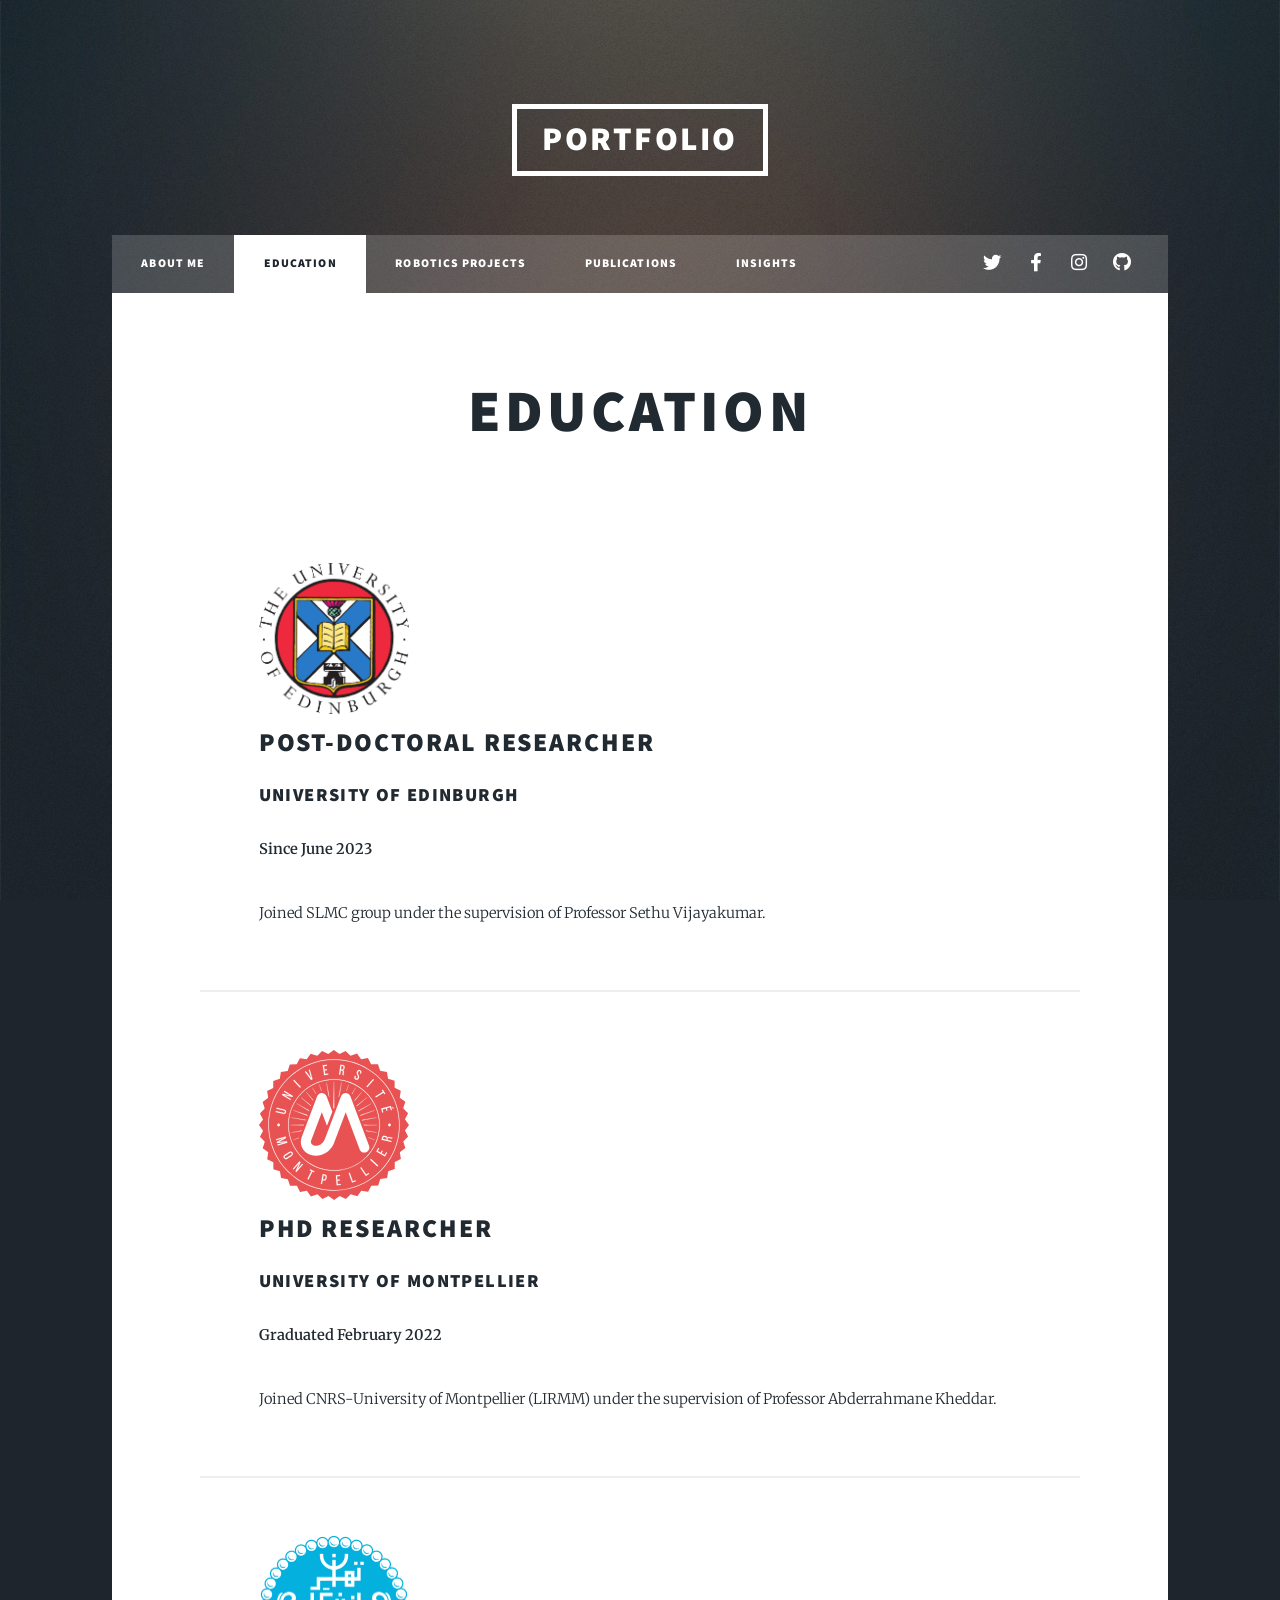
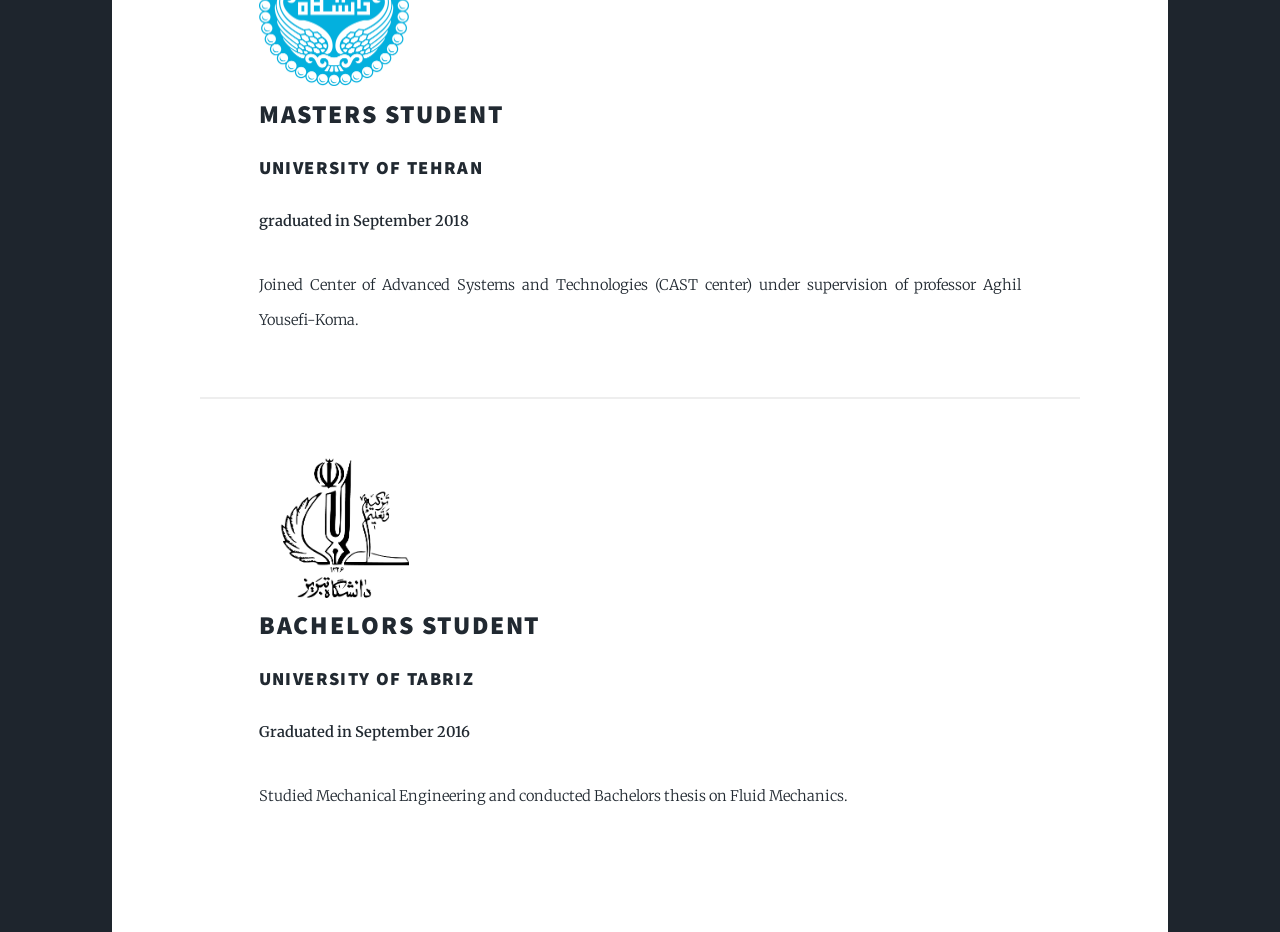
==== commit 156620e7: "[Education] first draft" ====
--- a/education.html
+++ b/education.html
@@ -6,7 +6,7 @@
 -->
 <html>
 	<head>
-		<title>Elements Reference - Massively by HTML5 UP</title>
+		<title>Saeid Samadi Portfolio</title>
 		<meta charset="utf-8" />
 		<meta name="viewport" content="width=device-width, initial-scale=1, user-scalable=no" />
 		<link rel="stylesheet" href="assets/css/main.css" />
@@ -19,7 +19,7 @@
 
 				<!-- Header -->
 					<header id="header">
-						<a href="index.html" class="logo">Massively</a>
+						<a href="index.html" class="logo">Portfolio</a>
 					</header>
 
 				<!-- Nav -->
@@ -27,9 +27,8 @@
 						<ul class="links">
 							<li><a href="index.html">About Me</a></li>
 							<li class="active"><a href="education.html">Education</a></li>
-							<li><a href="expertise.html">Expertise</a></li>
+							<li><a href="projects.html">Robotics Projects</a></li>
 							<li><a href="publications.html">Publications</a></li>
-							<li><a href="projects.html">Robotics Projects</a></li>
 							<li><a href="insights.html">Insights</a></li>
 						</ul>
 						<ul class="icons">
@@ -46,89 +45,47 @@
 						<header class="major">
 						    <h1>Education</h1>
 						</header>
-						<p>I earned my Doctorate in Robotics from the University of Genoa in February 2022. Below is a summary of my academic journey:</p>
-						<ul>
-						    <li><strong>PhD in Robotics</strong>, University of Genoa, February 2022</li>
-						    <li><strong>MSc in Mechanical Engineering</strong>, Sharif University of Technology, 2017</li>
-						    <li><strong>BSc in Mechanical Engineering</strong>, University of Tehran, 2015</li>
-						</ul>
-					    </section>
-					    <!-- Posts -->
-							<section class="posts">
-								<article>
-									<header>
-										<span class="date">April 24, 2017</span>
-										<h2><a href="#">Sed magna<br />
-										ipsum faucibus</a></h2>
-									</header>
-									<a href="#" class="image fit"><img src="images/pic02.jpg" alt="" /></a>
-									<p>Donec eget ex magna. Interdum et malesuada fames ac ante ipsum primis in faucibus. Pellentesque venenatis dolor imperdiet dolor mattis sagittis magna etiam.</p>
-									<ul class="actions special">
-										<li><a href="#" class="button">Full Story</a></li>
-									</ul>
-								</article>
-								<article>
-									<header>
-										<span class="date">April 22, 2017</span>
-										<h2><a href="#">Primis eget<br />
-										imperdiet lorem</a></h2>
-									</header>
-									<a href="#" class="image fit"><img src="images/pic03.jpg" alt="" /></a>
-									<p>Donec eget ex magna. Interdum et malesuada fames ac ante ipsum primis in faucibus. Pellentesque venenatis dolor imperdiet dolor mattis sagittis magna etiam.</p>
-									<ul class="actions special">
-										<li><a href="#" class="button">Full Story</a></li>
-									</ul>
-								</article>
-								<article>
-									<header>
-										<span class="date">April 18, 2017</span>
-										<h2><a href="#">Ante mattis<br />
-										interdum dolor</a></h2>
-									</header>
-									<a href="#" class="image fit"><img src="images/pic04.jpg" alt="" /></a>
-									<p>Donec eget ex magna. Interdum et malesuada fames ac ante ipsum primis in faucibus. Pellentesque venenatis dolor imperdiet dolor mattis sagittis magna etiam.</p>
-									<ul class="actions special">
-										<li><a href="#" class="button">Full Story</a></li>
-									</ul>
-								</article>
-								<article>
-									<header>
-										<span class="date">April 14, 2017</span>
-										<h2><a href="#">Tempus sed<br />
-										nulla imperdiet</a></h2>
-									</header>
-									<a href="#" class="image fit"><img src="images/pic05.jpg" alt="" /></a>
-									<p>Donec eget ex magna. Interdum et malesuada fames ac ante ipsum primis in faucibus. Pellentesque venenatis dolor imperdiet dolor mattis sagittis magna etiam.</p>
-									<ul class="actions special">
-										<li><a href="#" class="button">Full Story</a></li>
-									</ul>
-								</article>
-								<article>
-									<header>
-										<span class="date">April 11, 2017</span>
-										<h2><a href="#">Odio magna<br />
-										sed consectetur</a></h2>
-									</header>
-									<a href="#" class="image fit"><img src="images/pic06.jpg" alt="" /></a>
-									<p>Donec eget ex magna. Interdum et malesuada fames ac ante ipsum primis in faucibus. Pellentesque venenatis dolor imperdiet dolor mattis sagittis magna etiam.</p>
-									<ul class="actions special">
-										<li><a href="#" class="button">Full Story</a></li>
-									</ul>
-								</article>
-								<article>
-									<header>
-										<span class="date">April 7, 2017</span>
-										<h2><a href="#">Augue lorem<br />
-										primis vestibulum</a></h2>
-									</header>
-									<a href="#" class="image fit"><img src="images/pic07.jpg" alt="" /></a>
-									<p>Donec eget ex magna. Interdum et malesuada fames ac ante ipsum primis in faucibus. Pellentesque venenatis dolor imperdiet dolor mattis sagittis magna etiam.</p>
-									<ul class="actions special">
-										<li><a href="#" class="button">Full Story</a></li>
-									</ul>
-								</article>
-							</section>
-					</div>
+						<!-- <p>Here is a summary of my educational journey in robotics</p> -->
+						
+						<div id="main" class="education-section">
+						    <div class="education-entry">
+							<img src="images/uni-logos/uoe.png" alt="University of Edinburgh" class="edu-logo" style="width: 150px; height: auto;" />
+							<div class="edu-details">
+							    <h2>Post-Doctoral Researcher</h2>
+							    <h3>University of Edinburgh</h3>
+							    <p><strong>Since June 2023</strong></p>
+							    <p>Joined SLMC group under the supervision of Professor Sethu Vijayakumar.</p>
+							</div>
+						    </div>
+						    <div class="education-entry">
+							<img src="images/uni-logos/uom.svg" alt="University of Montpellier" class="edu-logo" style="width: 150px; height: auto;" />
+							<div class="edu-details">
+							    <h2>PhD Researcher</h2>
+							    <h3>University of Montpellier</h3>
+							    <p><strong>Graduated February 2022</strong></p>
+							    <p>Joined CNRS-University of Montpellier (LIRMM) under the supervision of Professor Abderrahmane Kheddar.</p>
+							</div>
+						    </div>
+						    
+						    <div class="education-entry">
+							<img src="images/uni-logos/uoteh.png" alt="University of Tehran" class="edu-logo" style="width: 150px; height: auto;" />
+							<div class="edu-details">
+							    <h2>Masters Student</h2>
+							    <h3>University of Tehran</h3>
+							    <p><strong>graduated in September 2018</strong></p>
+							    <p>Joined Center of Advanced Systems and Technologies (CAST center) under supervision of professor Aghil Yousefi-Koma.</p>
+							</div>
+						    </div>
+						    
+						    <div class="education-entry">
+							<img src="images/uni-logos/uotab.jpg" alt="University of Tabriz" class="edu-logo" style="width: 150px; height: auto;" />
+							<div class="edu-details">
+							    <h2>Bachelors Student</h2>
+							    <h3>University of Tabriz</h3>
+							    <p><strong>Graduated in September 2016</strong></p>
+							    <p>Studied Mechanical Engineering and conducted Bachelors thesis on Fluid Mechanics.</p>
+							</div>
+						    </div>
 			</div>
 
 		<!-- Scripts -->
--- a/assets/css/main.css
+++ b/assets/css/main.css
@@ -1,10 +1,10 @@
 @import url(fontawesome-all.min.css);
 @import url("https://fonts.googleapis.com/css?family=Merriweather:300,700,300italic,700italic|Source+Sans+Pro:900");
 
-/*
-	Massively by HTML5 UP
-	html5up.net | @ajlkn
-	Free for personal and commercial use under the CCA 3.0 license (html5up.net/license)
+/*
+	Massively by HTML5 UP
+	html5up.net | @ajlkn
+	Free for personal and commercial use under the CCA 3.0 license (html5up.net/license)
 */
 
 html, body, div, span, applet, object,
@@ -3822,7 +3822,53 @@
 					}
 
 			}
-
+		
+		
+		#main > .education-section {
+		    display: flex;
+		    flex-direction: column; /* Stack entries vertically */
+		    gap: 1.5rem; /* Space between entries */
+		    padding: 2rem 0; /* Vertical padding */
+		    text-align: left; /* Align text to the left */
+		}
+
+		#main > .education-section .education-entry {
+		    display: flex; /* Align logo and details horizontally */
+		    align-items: center; /* Center logo and text vertically */
+		    gap: 1rem; /* Space between logo and text */
+		    padding: 1rem; /* Add padding inside the entry */
+		    border: 1px solid #ddd; /* Add a clean border around each entry */
+		    border-radius: 8px; /* Slightly rounded corners */
+		    background-color: #f9f9f9; /* Subtle background for each entry */
+		    box-shadow: 0 2px 5px rgba(0, 0, 0, 0.1); /* Light shadow for a clean look */
+		}
+
+		#main > .education-section .education-entry .edu-logo {
+		    width: 30px; /* Set a small width for the logos */
+		    height: 30px; /* Ensure the height is uniform */
+		    flex-shrink: 0; /* Prevent the logo from shrinking */
+		    object-fit: contain; /* Maintain aspect ratio and fit within bounds */
+		}
+
+		#main > .education-section .education-entry .edu-details {
+		    flex-grow: 1; /* Allow text to take up the remaining space */
+		}
+
+		#main > .education-section .education-entry .edu-details h2,
+		#main > .education-section .education-entry .edu-details h3 {
+		    margin: 0; /* Remove default margins for headings */
+		    font-size: 1rem; /* Keep headings compact */
+		}
+
+		#main > .education-section .education-entry .edu-details p {
+		    margin: 0.25rem 0; /* Add a small margin for spacing */
+		    font-size: 0.9rem; /* Make text slightly smaller for compactness */
+		    color: #666; /* Muted color for description */
+		}
+
+
+		
+		
 		#main > .posts {
 			display: -moz-flex;
 			display: -webkit-flex;
@@ -4686,4 +4732,4 @@
 			visibility: visible;
 		}
 
-	}+	}
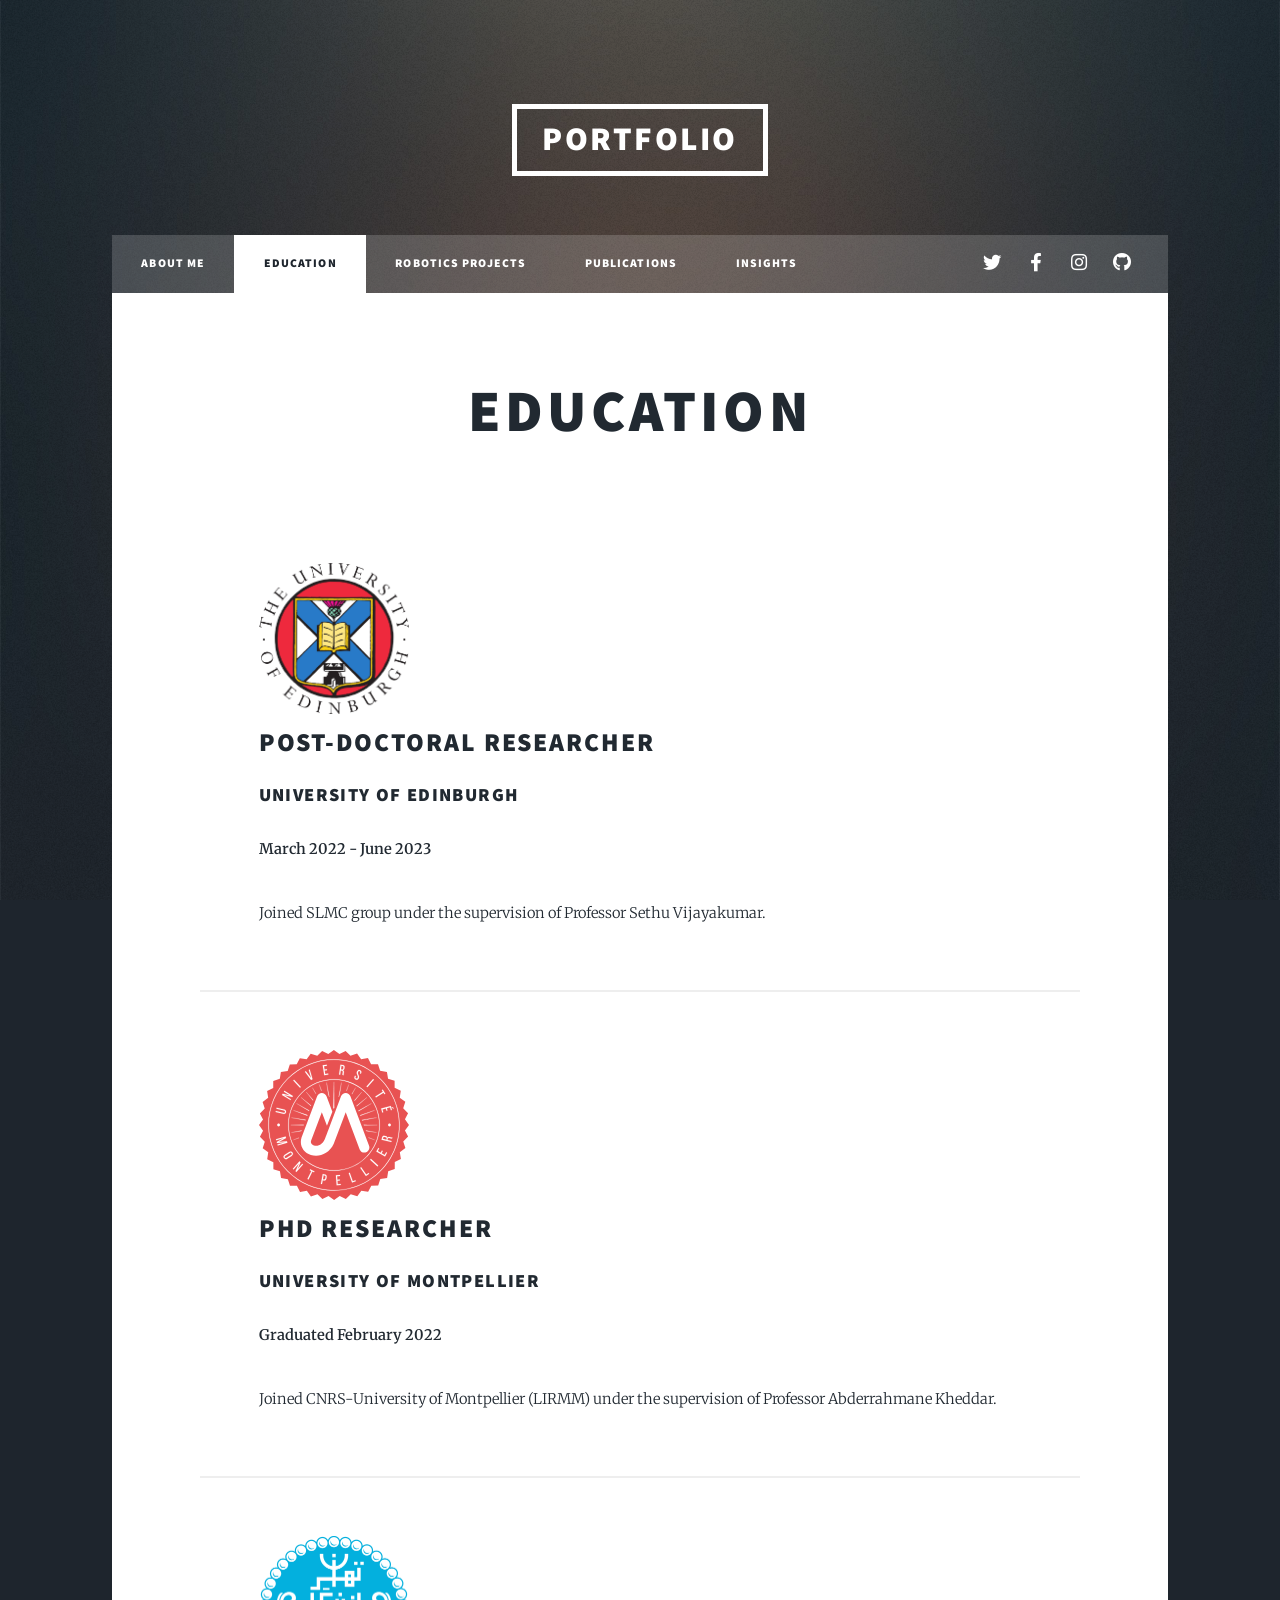
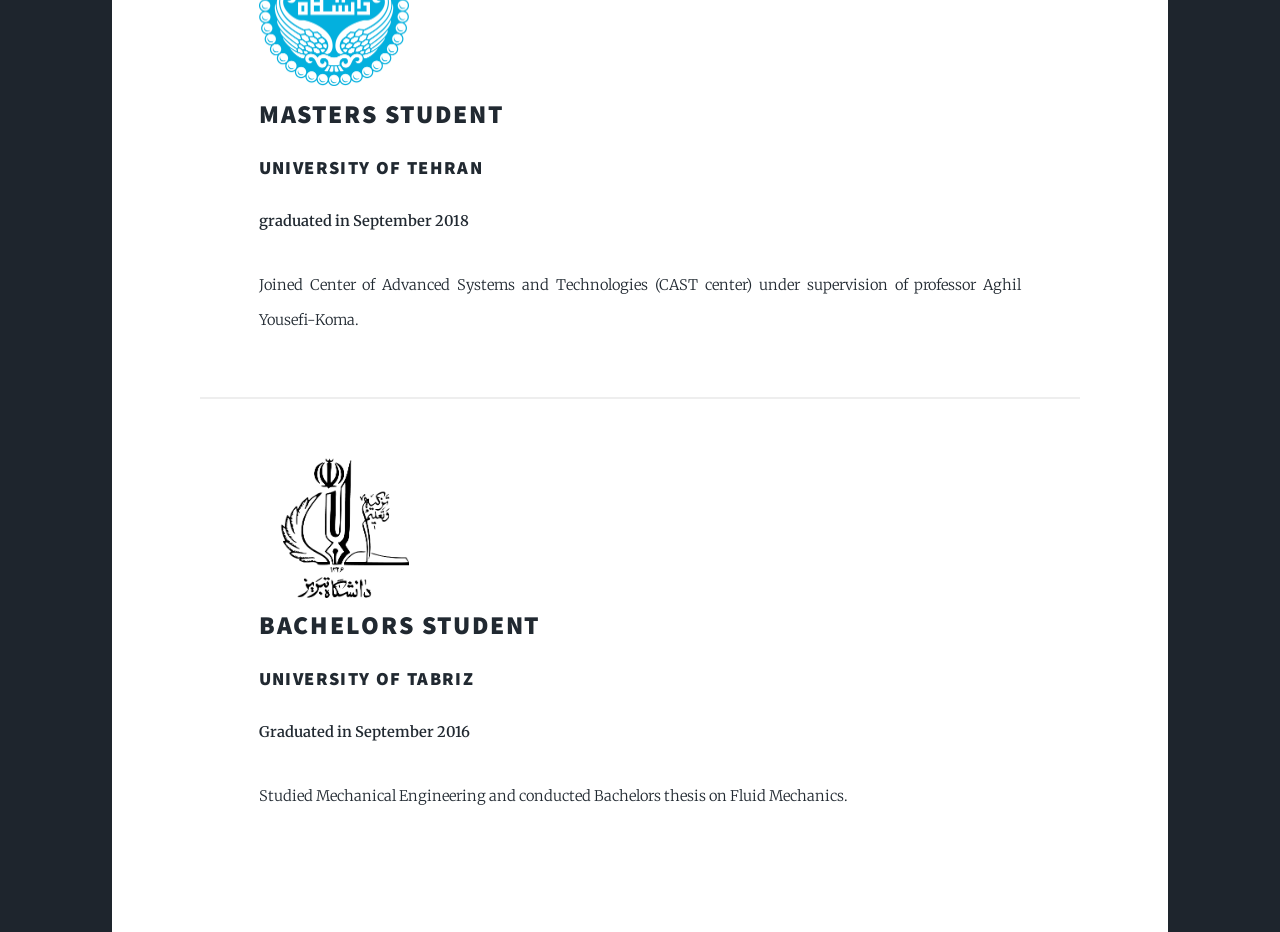
==== commit afbc6b4d: "Adding Projects -- First project" ====
--- a/education.html
+++ b/education.html
@@ -53,7 +53,7 @@
 							<div class="edu-details">
 							    <h2>Post-Doctoral Researcher</h2>
 							    <h3>University of Edinburgh</h3>
-							    <p><strong>Since June 2023</strong></p>
+							    <p><strong>March 2022 - June 2023</strong></p>
 							    <p>Joined SLMC group under the supervision of Professor Sethu Vijayakumar.</p>
 							</div>
 						    </div>
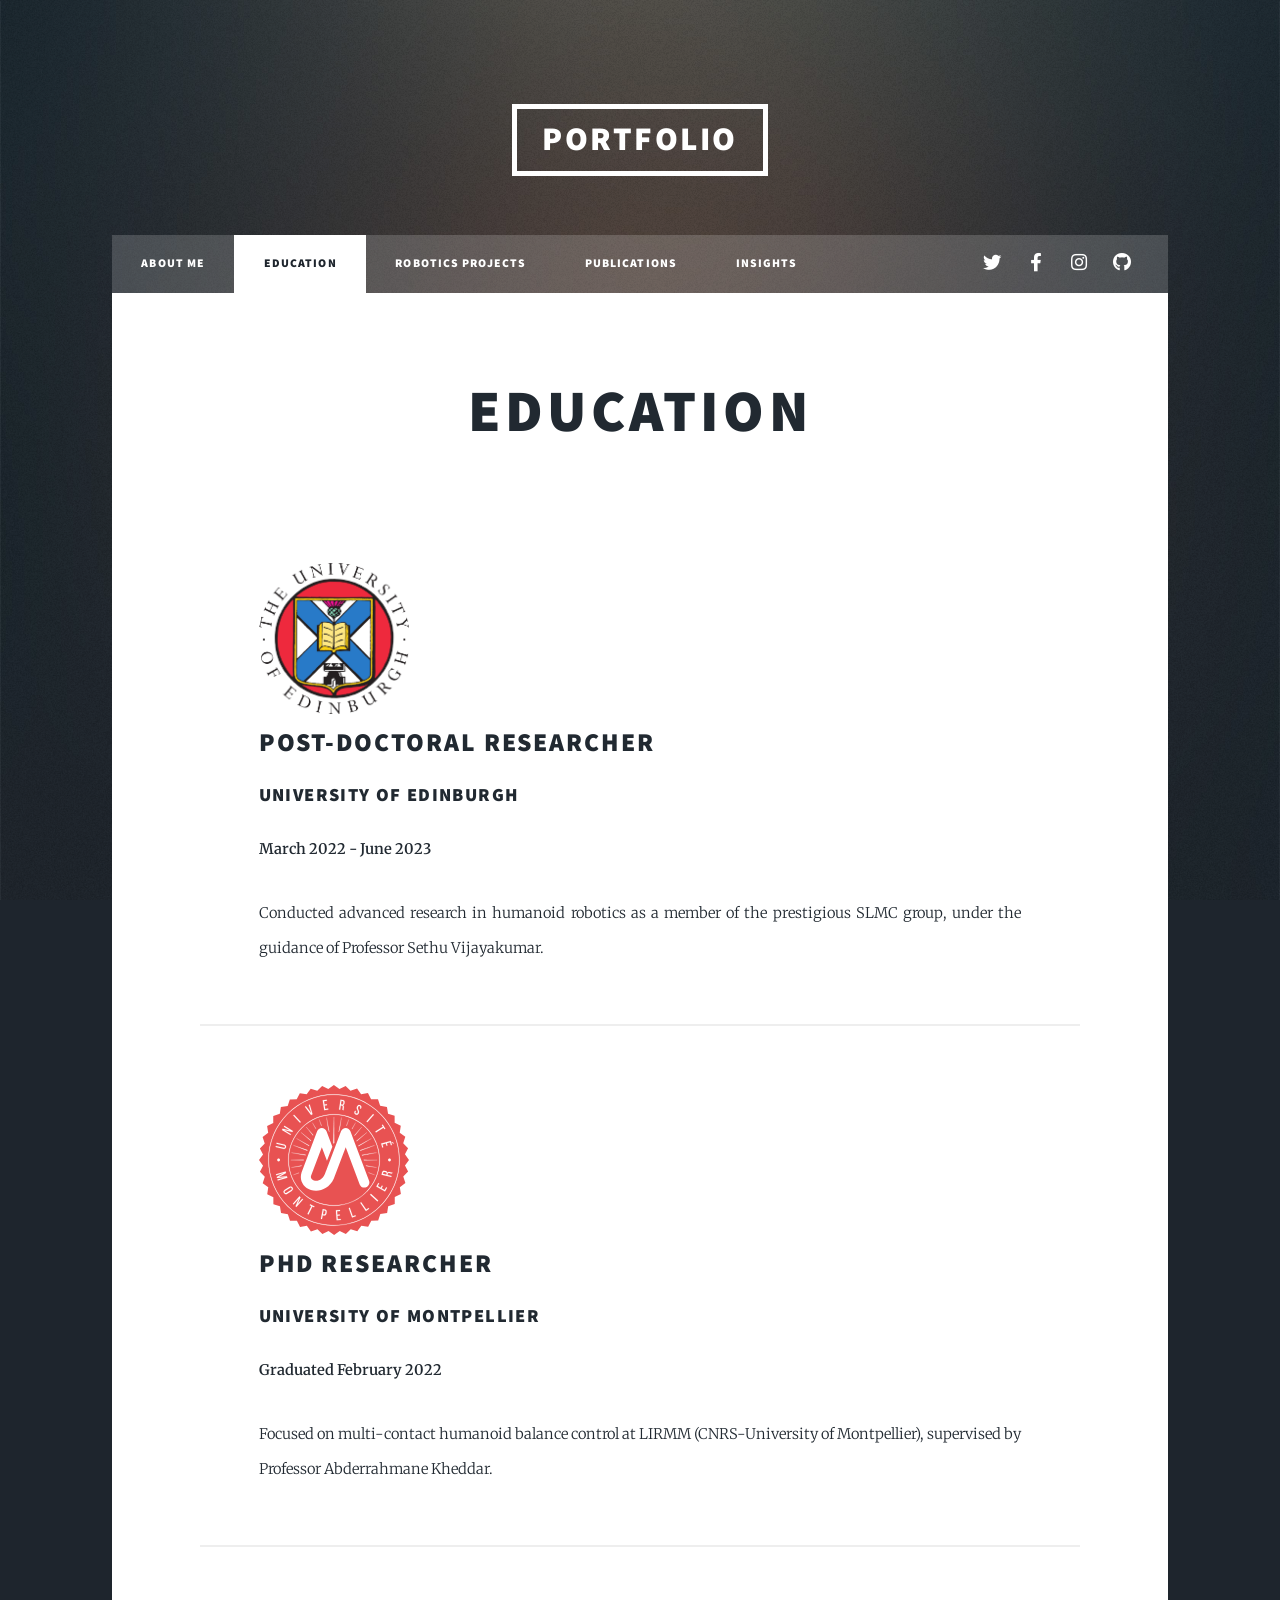
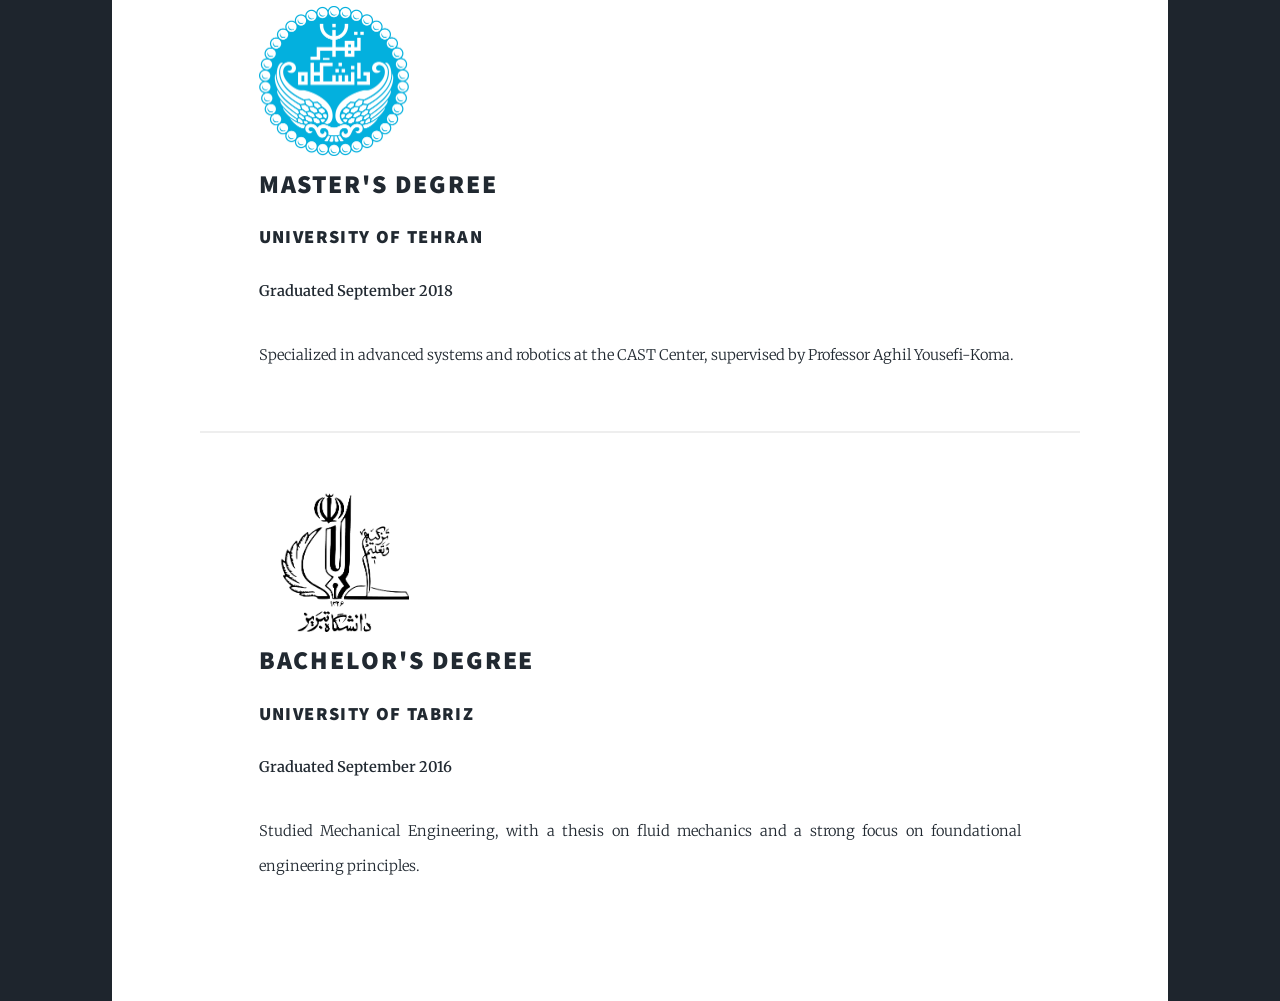
==== commit e0f8f975: "Edit Educational" ====
--- a/education.html
+++ b/education.html
@@ -45,48 +45,55 @@
 						<header class="major">
 						    <h1>Education</h1>
 						</header>
-						<!-- <p>Here is a summary of my educational journey in robotics</p> -->
 						
 						<div id="main" class="education-section">
+						    <!-- Post-Doctoral Research -->
 						    <div class="education-entry">
 							<img src="images/uni-logos/uoe.png" alt="University of Edinburgh" class="edu-logo" style="width: 150px; height: auto;" />
 							<div class="edu-details">
 							    <h2>Post-Doctoral Researcher</h2>
 							    <h3>University of Edinburgh</h3>
 							    <p><strong>March 2022 - June 2023</strong></p>
-							    <p>Joined SLMC group under the supervision of Professor Sethu Vijayakumar.</p>
+							    <p>Conducted advanced research in humanoid robotics as a member of the prestigious SLMC group, under the guidance of Professor Sethu Vijayakumar.</p>
 							</div>
 						    </div>
+
+						    <!-- PhD Research -->
 						    <div class="education-entry">
 							<img src="images/uni-logos/uom.svg" alt="University of Montpellier" class="edu-logo" style="width: 150px; height: auto;" />
 							<div class="edu-details">
 							    <h2>PhD Researcher</h2>
 							    <h3>University of Montpellier</h3>
 							    <p><strong>Graduated February 2022</strong></p>
-							    <p>Joined CNRS-University of Montpellier (LIRMM) under the supervision of Professor Abderrahmane Kheddar.</p>
+							    <p>Focused on multi-contact humanoid balance control at LIRMM (CNRS-University of Montpellier), supervised by Professor Abderrahmane Kheddar.</p>
 							</div>
 						    </div>
-						    
+
+						    <!-- Master's Degree -->
 						    <div class="education-entry">
 							<img src="images/uni-logos/uoteh.png" alt="University of Tehran" class="edu-logo" style="width: 150px; height: auto;" />
 							<div class="edu-details">
-							    <h2>Masters Student</h2>
+							    <h2>Master's Degree</h2>
 							    <h3>University of Tehran</h3>
-							    <p><strong>graduated in September 2018</strong></p>
-							    <p>Joined Center of Advanced Systems and Technologies (CAST center) under supervision of professor Aghil Yousefi-Koma.</p>
+							    <p><strong>Graduated September 2018</strong></p>
+							    <p>Specialized in advanced systems and robotics at the CAST Center, supervised by Professor Aghil Yousefi-Koma.</p>
 							</div>
 						    </div>
-						    
+
+						    <!-- Bachelor's Degree -->
 						    <div class="education-entry">
 							<img src="images/uni-logos/uotab.jpg" alt="University of Tabriz" class="edu-logo" style="width: 150px; height: auto;" />
 							<div class="edu-details">
-							    <h2>Bachelors Student</h2>
+							    <h2>Bachelor's Degree</h2>
 							    <h3>University of Tabriz</h3>
-							    <p><strong>Graduated in September 2016</strong></p>
-							    <p>Studied Mechanical Engineering and conducted Bachelors thesis on Fluid Mechanics.</p>
+							    <p><strong>Graduated September 2016</strong></p>
+							    <p>Studied Mechanical Engineering, with a thesis on fluid mechanics and a strong focus on foundational engineering principles.</p>
 							</div>
 						    </div>
-			</div>
+						</div>
+					    </section>
+					</div>
+
 
 		<!-- Scripts -->
 			<script src="assets/js/jquery.min.js"></script>
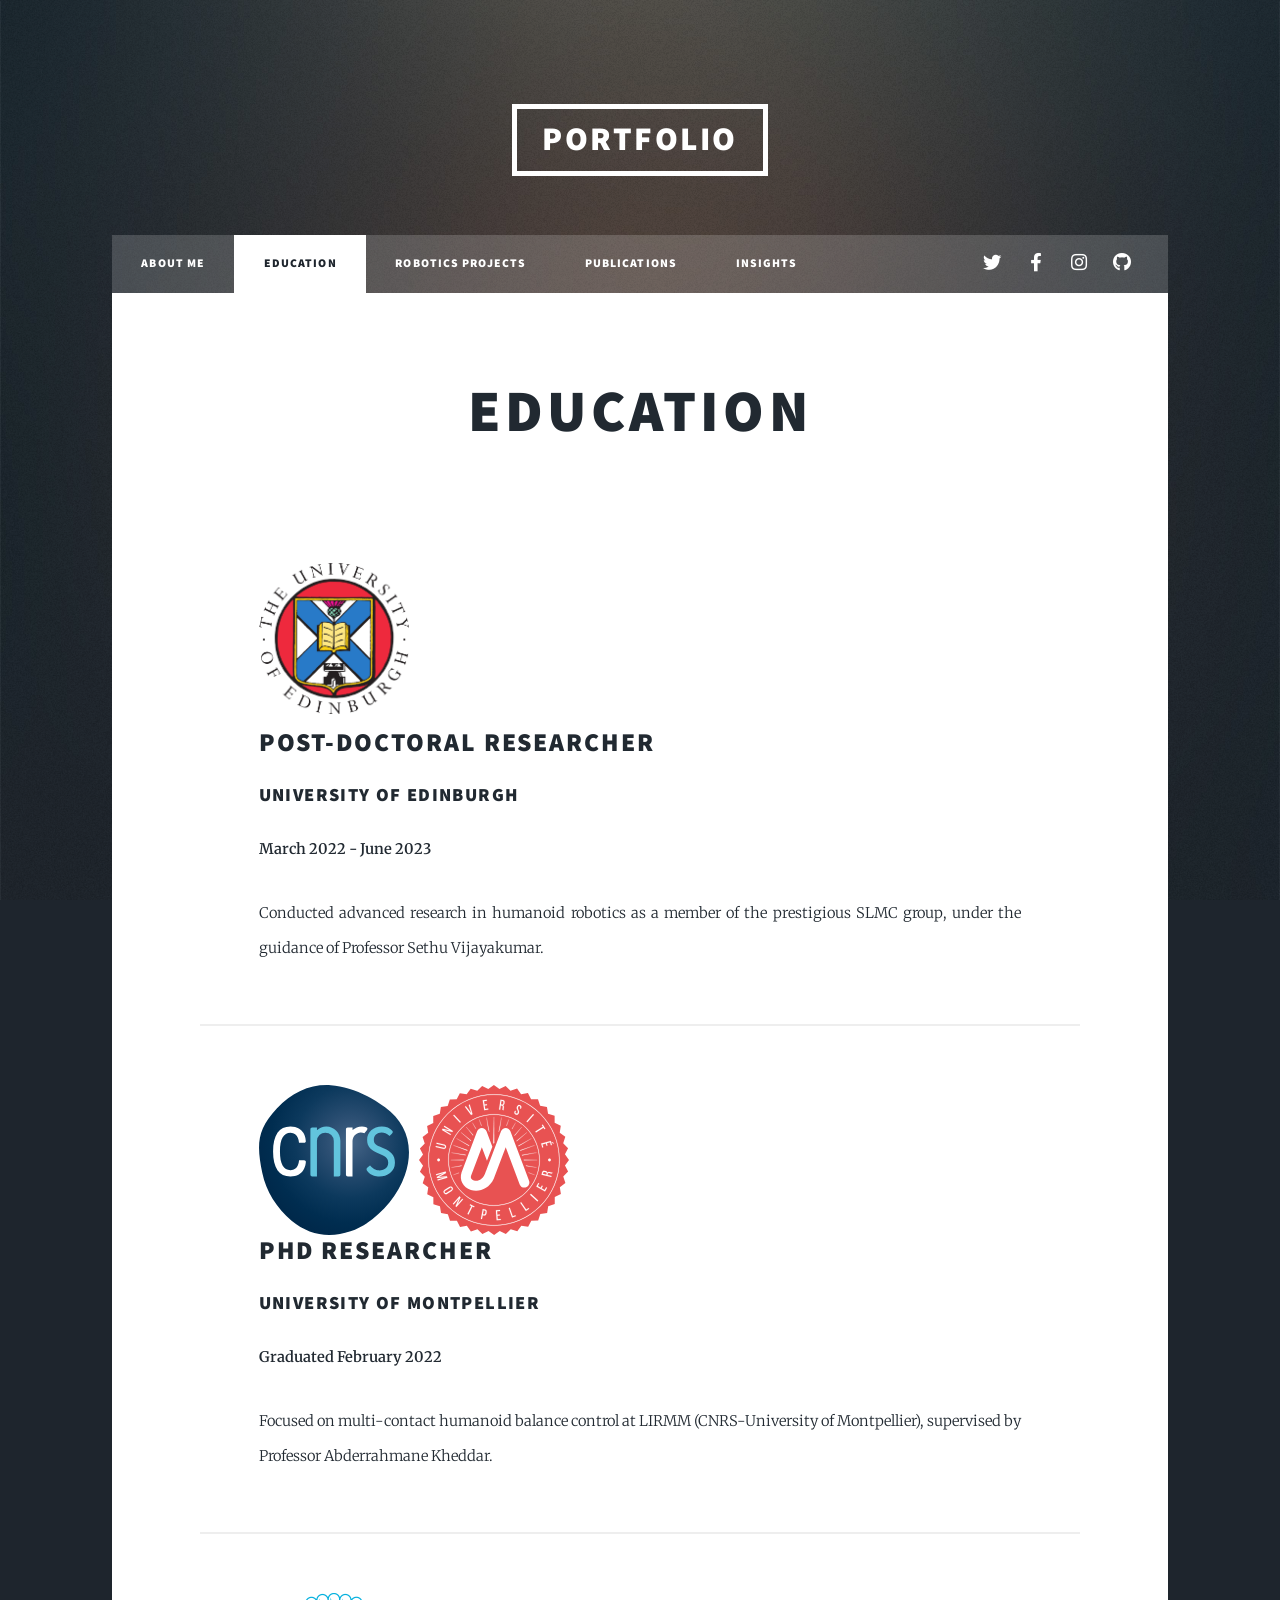
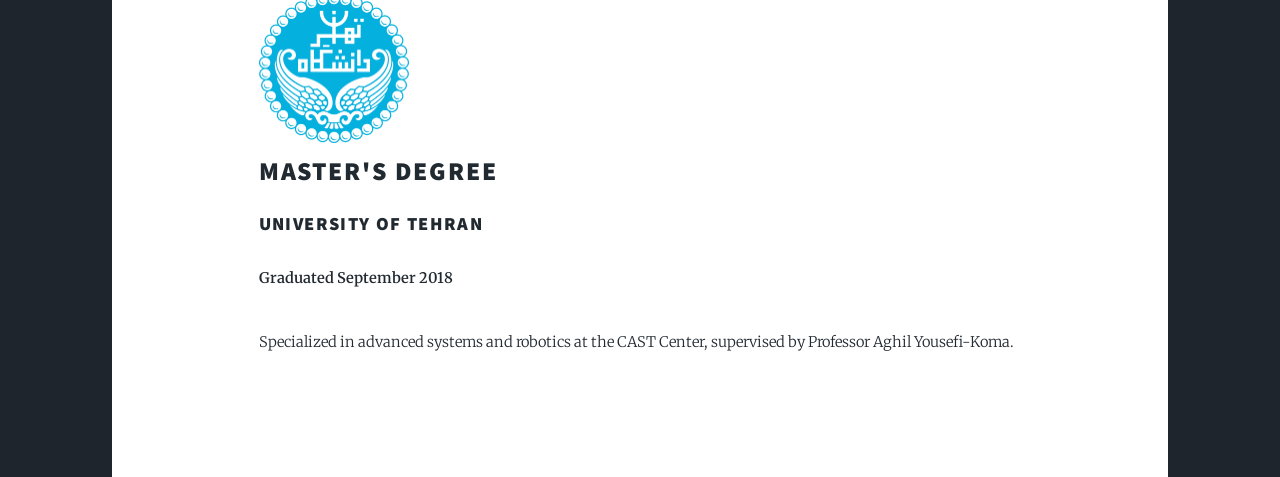
==== commit b3f89d19: "Edit Education (remove bachelor and add CNRS)" ====
--- a/education.html
+++ b/education.html
@@ -60,7 +60,10 @@
 
 						    <!-- PhD Research -->
 						    <div class="education-entry">
-							<img src="images/uni-logos/uom.svg" alt="University of Montpellier" class="edu-logo" style="width: 150px; height: auto;" />
+							<div class="logo-container" style="display: flex; align-items: center; gap: 10px;">
+							    <img src="images/uni-logos/cnrs.svg" alt="CNRS" class="edu-logo" style="width: 150px; height: auto;" />
+							    <img src="images/uni-logos/uom.svg" alt="University of Montpellier" class="edu-logo" style="width: 150px; height: auto;" />						    
+							</div>
 							<div class="edu-details">
 							    <h2>PhD Researcher</h2>
 							    <h3>University of Montpellier</h3>
@@ -81,6 +84,7 @@
 						    </div>
 
 						    <!-- Bachelor's Degree -->
+						    <!--
 						    <div class="education-entry">
 							<img src="images/uni-logos/uotab.jpg" alt="University of Tabriz" class="edu-logo" style="width: 150px; height: auto;" />
 							<div class="edu-details">
@@ -90,6 +94,7 @@
 							    <p>Studied Mechanical Engineering, with a thesis on fluid mechanics and a strong focus on foundational engineering principles.</p>
 							</div>
 						    </div>
+						    -->
 						</div>
 					    </section>
 					</div>
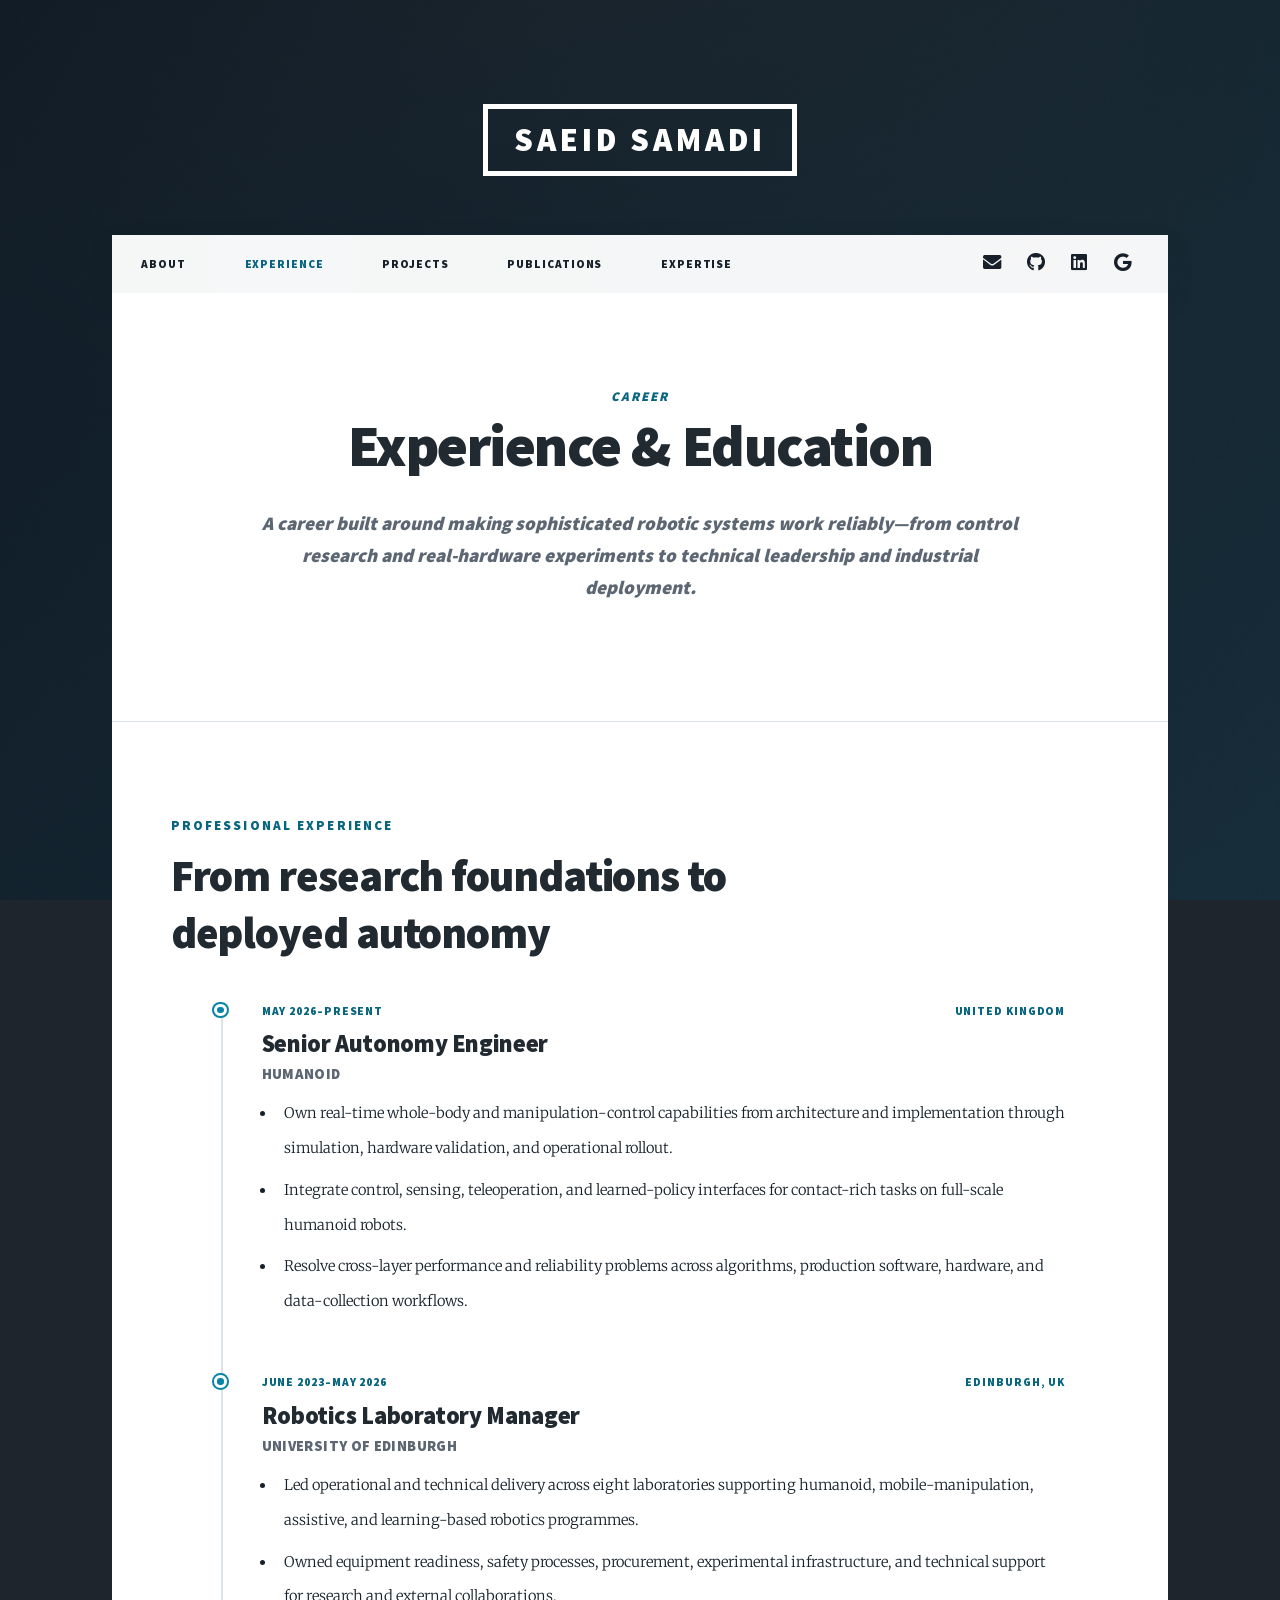
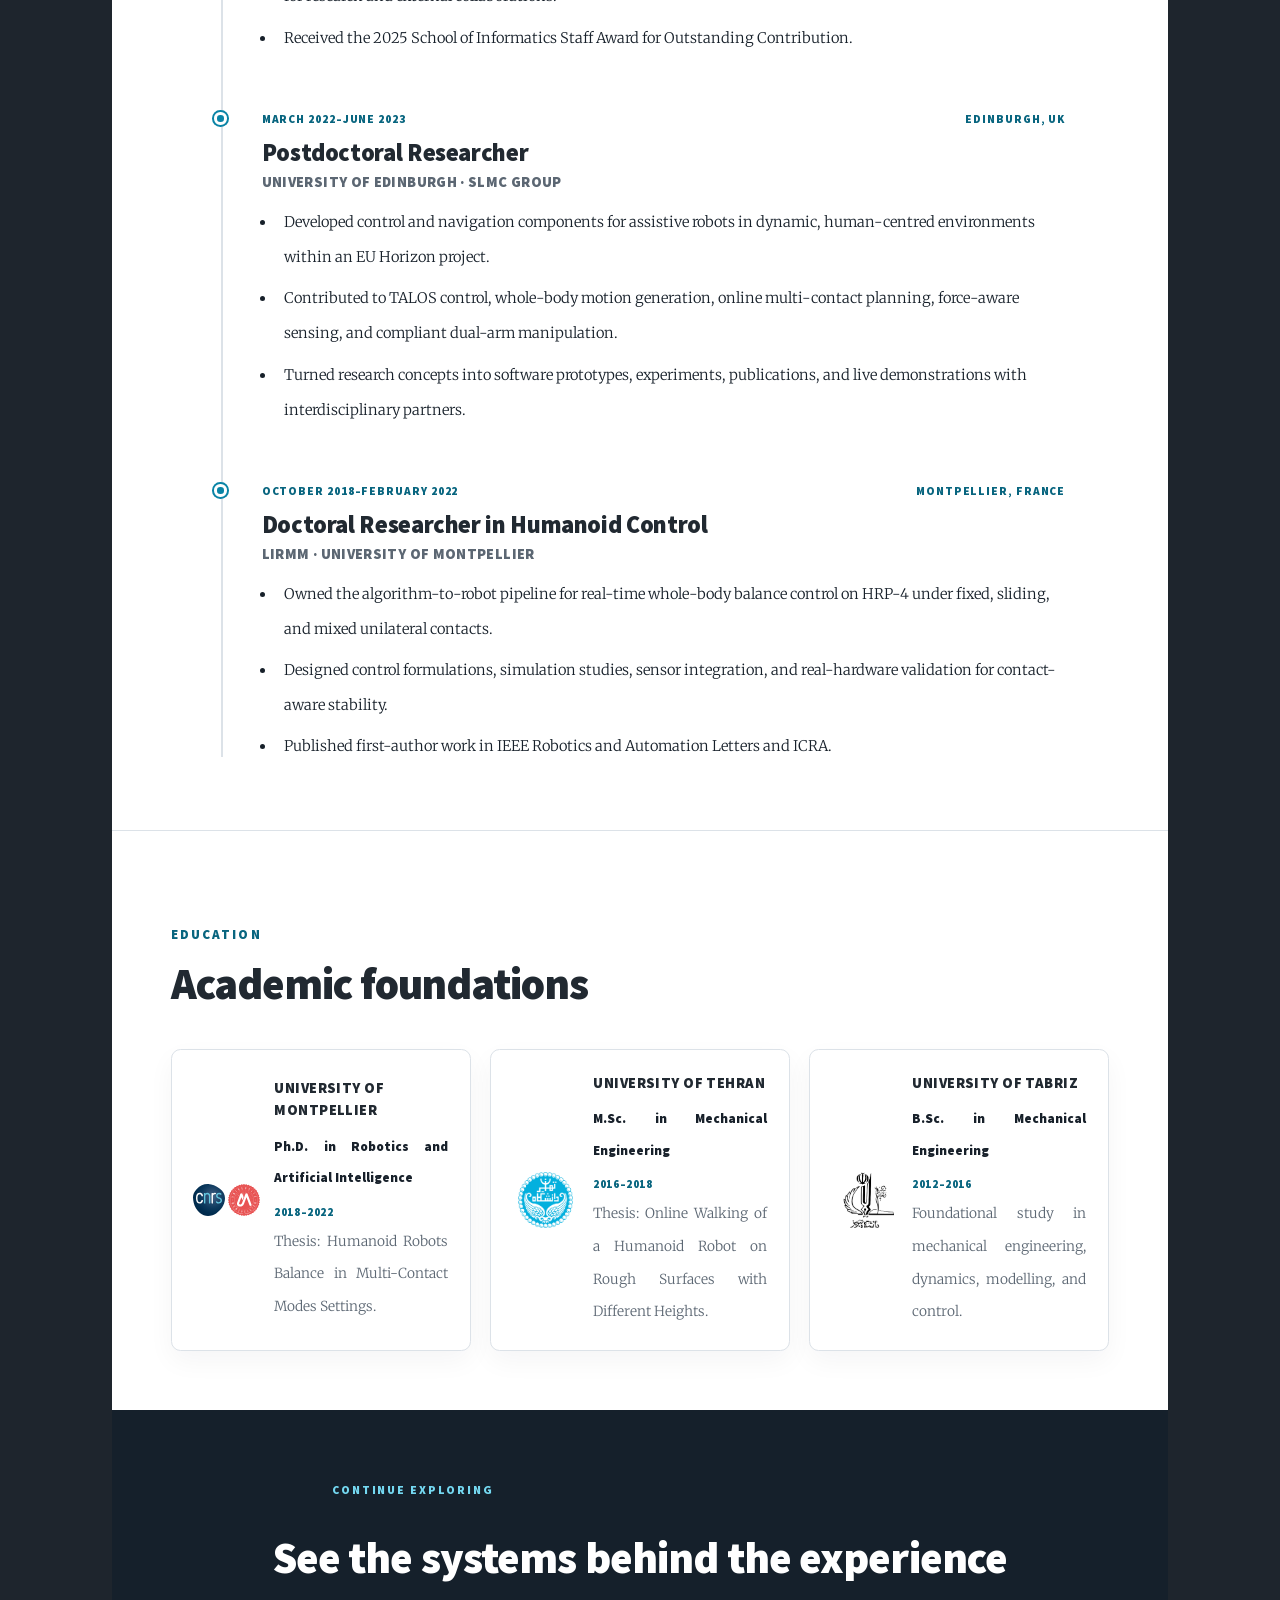
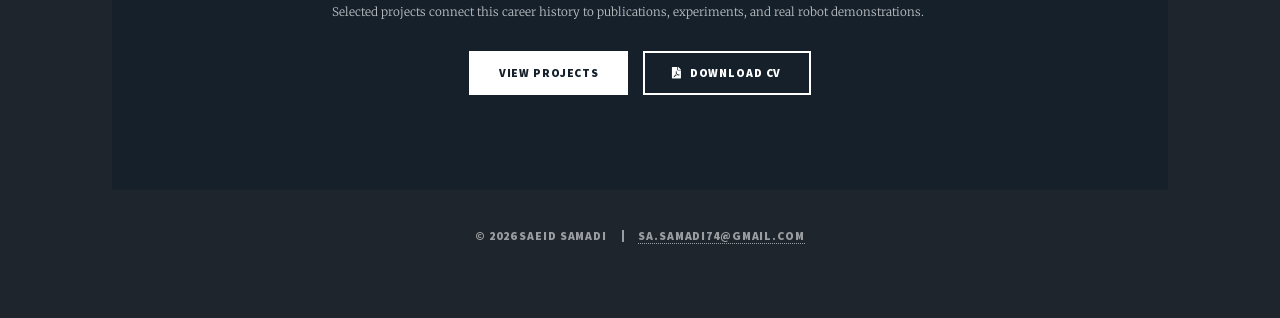
==== commit f5608d2b: "update" ====
--- a/education.html
+++ b/education.html
@@ -1,113 +1,190 @@
-<!DOCTYPE HTML>
-<!--
-	Massively by HTML5 UP
-	html5up.net | @ajlkn
-	Free for personal and commercial use under the CCA 3.0 license (html5up.net/license)
--->
-<html>
-	<head>
-		<title>Saeid Samadi Portfolio</title>
-		<meta charset="utf-8" />
-		<meta name="viewport" content="width=device-width, initial-scale=1, user-scalable=no" />
-		<link rel="stylesheet" href="assets/css/main.css" />
-		<noscript><link rel="stylesheet" href="assets/css/noscript.css" /></noscript>
-	</head>
-	<body class="is-preload">
-
-		<!-- Wrapper -->
-			<div id="wrapper">
-
-				<!-- Header -->
-					<header id="header">
-						<a href="index.html" class="logo">Portfolio</a>
-					</header>
-
-				<!-- Nav -->
-					<nav id="nav">
-						<ul class="links">
-							<li><a href="index.html">About Me</a></li>
-							<li class="active"><a href="education.html">Education</a></li>
-							<li><a href="projects.html">Robotics Projects</a></li>
-							<li><a href="publications.html">Publications</a></li>
-							<li><a href="insights.html">Insights</a></li>
-						</ul>
-						<ul class="icons">
-							<li><a href="#" class="icon brands fa-twitter"><span class="label">Twitter</span></a></li>
-							<li><a href="#" class="icon brands fa-facebook-f"><span class="label">Facebook</span></a></li>
-							<li><a href="#" class="icon brands fa-instagram"><span class="label">Instagram</span></a></li>
-							<li><a href="#" class="icon brands fa-github"><span class="label">GitHub</span></a></li>
-						</ul>
-					</nav>
-
-				<!-- Main -->
-					<div id="main">
-					    <section class="post">
-						<header class="major">
-						    <h1>Education</h1>
-						</header>
-						
-						<div id="main" class="education-section">
-						    <!-- Post-Doctoral Research -->
-						    <div class="education-entry">
-							<img src="images/uni-logos/uoe.png" alt="University of Edinburgh" class="edu-logo" style="width: 150px; height: auto;" />
-							<div class="edu-details">
-							    <h2>Post-Doctoral Researcher</h2>
-							    <h3>University of Edinburgh</h3>
-							    <p><strong>March 2022 - June 2023</strong></p>
-							    <p>Conducted advanced research in humanoid robotics as a member of the prestigious SLMC group, under the guidance of Professor Sethu Vijayakumar.</p>
-							</div>
-						    </div>
-
-						    <!-- PhD Research -->
-						    <div class="education-entry">
-							<div class="logo-container" style="display: flex; align-items: center; gap: 10px;">
-							    <img src="images/uni-logos/cnrs.svg" alt="CNRS" class="edu-logo" style="width: 150px; height: auto;" />
-							    <img src="images/uni-logos/uom.svg" alt="University of Montpellier" class="edu-logo" style="width: 150px; height: auto;" />						    
-							</div>
-							<div class="edu-details">
-							    <h2>PhD Researcher</h2>
-							    <h3>University of Montpellier</h3>
-							    <p><strong>Graduated February 2022</strong></p>
-							    <p>Focused on multi-contact humanoid balance control at LIRMM (CNRS-University of Montpellier), supervised by Professor Abderrahmane Kheddar.</p>
-							</div>
-						    </div>
-
-						    <!-- Master's Degree -->
-						    <div class="education-entry">
-							<img src="images/uni-logos/uoteh.png" alt="University of Tehran" class="edu-logo" style="width: 150px; height: auto;" />
-							<div class="edu-details">
-							    <h2>Master's Degree</h2>
-							    <h3>University of Tehran</h3>
-							    <p><strong>Graduated September 2018</strong></p>
-							    <p>Specialized in advanced systems and robotics at the CAST Center, supervised by Professor Aghil Yousefi-Koma.</p>
-							</div>
-						    </div>
-
-						    <!-- Bachelor's Degree -->
-						    <!--
-						    <div class="education-entry">
-							<img src="images/uni-logos/uotab.jpg" alt="University of Tabriz" class="edu-logo" style="width: 150px; height: auto;" />
-							<div class="edu-details">
-							    <h2>Bachelor's Degree</h2>
-							    <h3>University of Tabriz</h3>
-							    <p><strong>Graduated September 2016</strong></p>
-							    <p>Studied Mechanical Engineering, with a thesis on fluid mechanics and a strong focus on foundational engineering principles.</p>
-							</div>
-						    </div>
-						    -->
-						</div>
-					    </section>
-					</div>
-
-
-		<!-- Scripts -->
-			<script src="assets/js/jquery.min.js"></script>
-			<script src="assets/js/jquery.scrollex.min.js"></script>
-			<script src="assets/js/jquery.scrolly.min.js"></script>
-			<script src="assets/js/browser.min.js"></script>
-			<script src="assets/js/breakpoints.min.js"></script>
-			<script src="assets/js/util.js"></script>
-			<script src="assets/js/main.js"></script>
-
-	</body>
-</html>
+<!DOCTYPE HTML>
+<html lang="en">
+	<head>
+		<title>Experience &amp; Education | Saeid Samadi</title>
+		<meta charset="utf-8" />
+		<meta name="viewport" content="width=device-width, initial-scale=1" />
+		<meta name="description" content="Saeid Samadi's professional experience in humanoid autonomy, robotics research, laboratory leadership, and education." />
+		<meta name="theme-color" content="#15202b" />
+		<link rel="canonical" href="https://saeidsamadi.github.io/education.html" />
+		<meta property="og:type" content="profile" />
+		<meta property="og:title" content="Experience &amp; Education | Saeid Samadi" />
+		<meta property="og:description" content="Nine years of experience spanning humanoid autonomy, real-time control, research, and robotics operations." />
+		<meta property="og:url" content="https://saeidsamadi.github.io/education.html" />
+		<meta property="og:image" content="https://saeidsamadi.github.io/images/talos2.jpg" />
+		<meta name="twitter:card" content="summary_large_image" />
+		<link rel="icon" href="assets/favicon.svg" type="image/svg+xml" />
+		<link rel="stylesheet" href="assets/css/main.css" />
+		<link rel="stylesheet" href="assets/css/portfolio.css" />
+		<noscript><link rel="stylesheet" href="assets/css/noscript.css" /></noscript>
+	</head>
+	<body class="is-preload">
+		<a class="skip-link" href="#main">Skip to main content</a>
+
+		<div id="wrapper">
+			<header id="header">
+				<a href="index.html" class="logo">Saeid Samadi</a>
+			</header>
+
+			<nav id="nav" aria-label="Primary navigation">
+				<ul class="links">
+					<li><a href="index.html">About</a></li>
+					<li class="active"><a href="education.html" aria-current="page">Experience</a></li>
+					<li><a href="projects.html">Projects</a></li>
+					<li><a href="publications.html">Publications</a></li>
+					<li><a href="insights.html">Expertise</a></li>
+				</ul>
+				<ul class="icons">
+					<li><a href="mailto:sa.samadi74@gmail.com" class="icon solid fa-envelope"><span class="label">Email</span></a></li>
+					<li><a href="https://github.com/SaeidSamadi" class="icon brands fa-github" target="_blank" rel="noopener noreferrer"><span class="label">GitHub</span></a></li>
+					<li><a href="https://www.linkedin.com/in/saeid-samadi-6ab86ba9/" class="icon brands fa-linkedin" target="_blank" rel="noopener noreferrer"><span class="label">LinkedIn</span></a></li>
+					<li><a href="https://scholar.google.com/citations?user=oerbhTkAAAAJ&amp;hl=en" class="icon brands fa-google" target="_blank" rel="noopener noreferrer"><span class="label">Google Scholar</span></a></li>
+				</ul>
+			</nav>
+
+			<main id="main">
+				<section class="post">
+					<header class="major">
+						<p class="eyebrow">Career</p>
+						<h1>Experience &amp; Education</h1>
+						<p class="lead">A career built around making sophisticated robotic systems work reliably—from control research and real-hardware experiments to technical leadership and industrial deployment.</p>
+					</header>
+				</section>
+
+				<section class="post">
+					<div class="section-heading">
+						<p class="eyebrow">Professional experience</p>
+						<h2>From research foundations to deployed autonomy</h2>
+					</div>
+
+					<div class="timeline">
+						<article class="timeline-item">
+							<div class="role-meta">
+								<span>May 2026–Present</span>
+								<span>United Kingdom</span>
+							</div>
+							<h2>Senior Autonomy Engineer</h2>
+							<h3>Humanoid</h3>
+							<ul>
+								<li>Own real-time whole-body and manipulation-control capabilities from architecture and implementation through simulation, hardware validation, and operational rollout.</li>
+								<li>Integrate control, sensing, teleoperation, and learned-policy interfaces for contact-rich tasks on full-scale humanoid robots.</li>
+								<li>Resolve cross-layer performance and reliability problems across algorithms, production software, hardware, and data-collection workflows.</li>
+							</ul>
+						</article>
+
+						<article class="timeline-item">
+							<div class="role-meta">
+								<span>June 2023–May 2026</span>
+								<span>Edinburgh, UK</span>
+							</div>
+							<h2>Robotics Laboratory Manager</h2>
+							<h3>University of Edinburgh</h3>
+							<ul>
+								<li>Led operational and technical delivery across eight laboratories supporting humanoid, mobile-manipulation, assistive, and learning-based robotics programmes.</li>
+								<li>Owned equipment readiness, safety processes, procurement, experimental infrastructure, and technical support for research and external collaborations.</li>
+								<li>Received the 2025 School of Informatics Staff Award for Outstanding Contribution.</li>
+							</ul>
+						</article>
+
+						<article class="timeline-item">
+							<div class="role-meta">
+								<span>March 2022–June 2023</span>
+								<span>Edinburgh, UK</span>
+							</div>
+							<h2>Postdoctoral Researcher</h2>
+							<h3>University of Edinburgh · SLMC Group</h3>
+							<ul>
+								<li>Developed control and navigation components for assistive robots in dynamic, human-centred environments within an EU Horizon project.</li>
+								<li>Contributed to TALOS control, whole-body motion generation, online multi-contact planning, force-aware sensing, and compliant dual-arm manipulation.</li>
+								<li>Turned research concepts into software prototypes, experiments, publications, and live demonstrations with interdisciplinary partners.</li>
+							</ul>
+						</article>
+
+						<article class="timeline-item">
+							<div class="role-meta">
+								<span>October 2018–February 2022</span>
+								<span>Montpellier, France</span>
+							</div>
+							<h2>Doctoral Researcher in Humanoid Control</h2>
+							<h3>LIRMM · University of Montpellier</h3>
+							<ul>
+								<li>Owned the algorithm-to-robot pipeline for real-time whole-body balance control on HRP-4 under fixed, sliding, and mixed unilateral contacts.</li>
+								<li>Designed control formulations, simulation studies, sensor integration, and real-hardware validation for contact-aware stability.</li>
+								<li>Published first-author work in IEEE Robotics and Automation Letters and ICRA.</li>
+							</ul>
+						</article>
+					</div>
+				</section>
+
+				<section class="post">
+					<div class="section-heading">
+						<p class="eyebrow">Education</p>
+						<h2>Academic foundations</h2>
+					</div>
+					<div class="education-grid">
+						<article class="education-card">
+							<div class="logo-pair" aria-hidden="true">
+								<img src="images/uni-logos/cnrs.svg" alt="" loading="lazy" />
+								<img src="images/uni-logos/uom.svg" alt="" loading="lazy" />
+							</div>
+							<div>
+								<h3>University of Montpellier</h3>
+								<p class="degree">Ph.D. in Robotics and Artificial Intelligence</p>
+								<p class="dates">2018–2022</p>
+								<p>Thesis: Humanoid Robots Balance in Multi-Contact Modes Settings.</p>
+							</div>
+						</article>
+
+						<article class="education-card">
+							<div class="edu-logo">
+								<img src="images/uni-logos/uoteh.png" alt="University of Tehran logo" loading="lazy" />
+							</div>
+							<div>
+								<h3>University of Tehran</h3>
+								<p class="degree">M.Sc. in Mechanical Engineering</p>
+								<p class="dates">2016–2018</p>
+								<p>Thesis: Online Walking of a Humanoid Robot on Rough Surfaces with Different Heights.</p>
+							</div>
+						</article>
+
+						<article class="education-card">
+							<div class="edu-logo">
+								<img src="images/uni-logos/uotab.jpg" alt="University of Tabriz logo" loading="lazy" />
+							</div>
+							<div>
+								<h3>University of Tabriz</h3>
+								<p class="degree">B.Sc. in Mechanical Engineering</p>
+								<p class="dates">2012–2016</p>
+								<p>Foundational study in mechanical engineering, dynamics, modelling, and control.</p>
+							</div>
+						</article>
+					</div>
+				</section>
+			</main>
+
+			<footer id="footer" class="site-footer">
+				<section class="contact-cta">
+					<p class="eyebrow">Continue exploring</p>
+					<h2>See the systems behind the experience</h2>
+					<p>Selected projects connect this career history to publications, experiments, and real robot demonstrations.</p>
+					<ul class="actions">
+						<li><a href="projects.html" class="button primary">View projects</a></li>
+						<li><a href="static/Saeid_Samadi_CV.pdf" class="button icon solid fa-file-pdf" target="_blank" rel="noopener">Download CV</a></li>
+					</ul>
+				</section>
+			</footer>
+
+			<div id="copyright">
+				<ul><li>&copy; 2026 Saeid Samadi</li><li><a href="mailto:sa.samadi74@gmail.com">sa.samadi74@gmail.com</a></li></ul>
+			</div>
+		</div>
+
+		<script src="assets/js/jquery.min.js"></script>
+		<script src="assets/js/jquery.scrollex.min.js"></script>
+		<script src="assets/js/jquery.scrolly.min.js"></script>
+		<script src="assets/js/browser.min.js"></script>
+		<script src="assets/js/breakpoints.min.js"></script>
+		<script src="assets/js/util.js"></script>
+		<script src="assets/js/main.js"></script>
+	</body>
+</html>
--- a/assets/css/main.css
+++ b/assets/css/main.css
@@ -1,5 +1,4 @@
 @import url(fontawesome-all.min.css);
-@import url("https://fonts.googleapis.com/css?family=Merriweather:300,700,300italic,700italic|Source+Sans+Pro:900");
 
 /*
 	Massively by HTML5 UP
--- a/assets/css/portfolio.css
+++ b/assets/css/portfolio.css
@@ -0,0 +1,921 @@
+@font-face {
+	font-family: "Merriweather";
+	font-style: normal;
+	font-weight: 300 700;
+	font-display: swap;
+	src: url("../webfonts/merriweather-latin.woff2") format("woff2");
+}
+
+@font-face {
+	font-family: "Merriweather";
+	font-style: italic;
+	font-weight: 300 700;
+	font-display: swap;
+	src: url("../webfonts/merriweather-italic-latin.woff2") format("woff2");
+}
+
+@font-face {
+	font-family: "Source Sans Pro";
+	font-style: normal;
+	font-weight: 900;
+	font-display: swap;
+	src: url("../webfonts/source-sans-pro-900-latin.woff2") format("woff2");
+}
+
+:root {
+	--portfolio-ink: #17202a;
+	--portfolio-muted: #5c6773;
+	--portfolio-surface: #f5f7f9;
+	--portfolio-card: #ffffff;
+	--portfolio-line: #dce2e8;
+	--portfolio-accent: #0a84a6;
+	--portfolio-accent-dark: #08657f;
+	--portfolio-dark: #15202b;
+	--portfolio-radius: 0.65rem;
+	--portfolio-shadow: 0 1rem 2.5rem rgba(21, 32, 43, 0.08);
+}
+
+html {
+	scroll-behavior: smooth;
+}
+
+body {
+	color: var(--portfolio-ink);
+}
+
+body,
+	input,
+	select,
+	textarea {
+	font-family: "Merriweather", Georgia, serif;
+}
+
+a {
+	text-underline-offset: 0.18em;
+}
+
+a:focus-visible,
+	button:focus-visible,
+	input:focus-visible,
+	textarea:focus-visible,
+	select:focus-visible {
+	outline: 3px solid var(--portfolio-accent);
+	outline-offset: 4px;
+}
+
+.skip-link {
+	position: fixed;
+	top: 0.75rem;
+	left: 0.75rem;
+	z-index: 10002;
+	padding: 0.75rem 1rem;
+	background: #ffffff;
+	color: var(--portfolio-dark);
+	font-family: "Source Sans Pro", Helvetica, sans-serif;
+	font-weight: 700;
+	transform: translateY(-150%);
+	transition: transform 0.2s ease;
+}
+
+.skip-link:focus {
+	transform: translateY(0);
+}
+
+#wrapper > .bg {
+	background-image:
+		linear-gradient(135deg, rgba(14, 25, 36, 0.88), rgba(18, 47, 61, 0.7)),
+		url("../../images/bg.jpg");
+}
+
+#intro.portfolio-intro {
+	width: 100%;
+	max-width: 64rem;
+	margin-inline: auto;
+	padding: 7rem 2rem 5rem;
+	text-align: left;
+}
+
+#intro.portfolio-intro h1 {
+	max-width: 9ch;
+	margin: 0.2rem 0 1.25rem;
+	font-size: clamp(3.5rem, 10vw, 7rem);
+	line-height: 0.88;
+	letter-spacing: -0.045em;
+	text-transform: none;
+}
+
+#intro.portfolio-intro .intro-copy {
+	width: 100%;
+	max-width: 47rem;
+	margin: 0 0 2rem;
+	font-family: "Source Sans Pro", Helvetica, sans-serif;
+	font-size: clamp(1.2rem, 2.4vw, 1.65rem);
+	font-style: normal;
+	font-weight: 400;
+	line-height: 1.55;
+	overflow-wrap: anywhere;
+	text-align: left;
+}
+
+.eyebrow {
+	margin: 0;
+	color: var(--portfolio-accent-dark);
+	font-family: "Source Sans Pro", Helvetica, sans-serif;
+	font-size: 0.9rem;
+	font-weight: 800;
+	letter-spacing: 0.16em;
+	text-transform: uppercase;
+}
+
+#intro .eyebrow {
+	color: #74d8f1;
+}
+
+#intro.portfolio-intro .actions {
+	width: 100%;
+	max-width: 47rem;
+	justify-content: flex-start;
+	margin-bottom: 1.5rem;
+}
+
+#intro.portfolio-intro .button {
+	min-width: 10rem;
+}
+
+.intro-links {
+	display: flex;
+	flex-wrap: wrap;
+	gap: 0.7rem 1.4rem;
+	width: 100%;
+	max-width: 47rem;
+	margin: 0;
+	padding: 0;
+	font-family: "Source Sans Pro", Helvetica, sans-serif;
+	font-size: 0.85rem;
+	font-style: normal;
+	font-weight: 700;
+	letter-spacing: 0.08em;
+	list-style: none;
+	text-transform: uppercase;
+}
+
+.intro-links a {
+	border-bottom-color: rgba(255, 255, 255, 0.35);
+}
+
+.icon > .label {
+	display: block !important;
+	position: absolute !important;
+	overflow: hidden !important;
+	width: 1px !important;
+	height: 1px !important;
+	margin: -1px !important;
+	padding: 0 !important;
+	border: 0 !important;
+	clip: rect(0 0 0 0) !important;
+	clip-path: inset(50%) !important;
+	white-space: nowrap !important;
+}
+
+#header .logo {
+	letter-spacing: 0.12em;
+}
+
+#nav {
+	background: rgba(255, 255, 255, 0.96);
+	box-shadow: 0 0.7rem 2rem rgba(18, 32, 43, 0.08);
+}
+
+#nav ul.links li a,
+#nav ul.icons li a {
+	color: var(--portfolio-ink);
+}
+
+#nav ul.links li.active {
+	background: var(--portfolio-surface);
+}
+
+#nav ul.links li.active a {
+	color: var(--portfolio-accent-dark);
+}
+
+#nav ul.links li a {
+	font-size: 0.78rem;
+	letter-spacing: 0.08em;
+}
+
+#main {
+	background: var(--portfolio-surface);
+}
+
+#main > * {
+	border-top-color: var(--portfolio-line);
+}
+
+#main > .post,
+#main > article.post {
+	background: var(--portfolio-card);
+}
+
+#main > .post + .post {
+	border-top: 1px solid var(--portfolio-line);
+}
+
+#main .major > :last-child {
+	margin-bottom: 0;
+}
+
+#main header.major h1,
+#main header.major h2 {
+	letter-spacing: -0.025em;
+	text-transform: none;
+}
+
+#main header.major h1 {
+	font-size: clamp(2.6rem, 7vw, 4.5rem);
+}
+
+#main header.major h2 {
+	font-size: clamp(2rem, 5vw, 3.2rem);
+}
+
+.lead {
+	max-width: 52rem;
+	margin-inline: auto;
+	color: var(--portfolio-muted);
+	font-family: "Source Sans Pro", Helvetica, sans-serif;
+	font-size: 1.3rem;
+	line-height: 1.7;
+}
+
+.section-heading {
+	max-width: 48rem;
+	margin-bottom: 2.5rem;
+}
+
+.section-heading h2 {
+	margin: 0.35rem 0 0.75rem;
+	font-size: clamp(2rem, 5vw, 3rem);
+	letter-spacing: -0.025em;
+	text-transform: none;
+}
+
+.section-heading p:last-child {
+	margin-bottom: 0;
+	color: var(--portfolio-muted);
+}
+
+.profile-layout {
+	display: grid;
+	grid-template-columns: minmax(0, 1.2fr) minmax(16rem, 0.8fr);
+	gap: 3rem;
+	align-items: start;
+}
+
+.profile-copy > p:first-of-type {
+	font-size: 1.08rem;
+}
+
+.profile-image {
+	overflow: hidden;
+	margin: 0;
+	border-radius: var(--portfolio-radius);
+	box-shadow: var(--portfolio-shadow);
+}
+
+.profile-image img {
+	display: block;
+	width: 100%;
+	aspect-ratio: 4 / 5;
+	object-fit: cover;
+}
+
+.profile-image figcaption {
+	padding: 0.7rem 1rem;
+	background: var(--portfolio-dark);
+	color: rgba(255, 255, 255, 0.72);
+	font-family: "Source Sans Pro", Helvetica, sans-serif;
+	font-size: 0.78rem;
+}
+
+.impact-grid,
+.expertise-grid,
+.education-grid,
+.principles-grid {
+	display: grid;
+	grid-template-columns: repeat(3, minmax(0, 1fr));
+	gap: 1.25rem;
+}
+
+.impact-card,
+.expertise-card,
+.education-card,
+.principle-card,
+.focus-card {
+	padding: 1.5rem;
+	border: 1px solid var(--portfolio-line);
+	border-radius: var(--portfolio-radius);
+	background: var(--portfolio-card);
+	box-shadow: 0 0.7rem 1.8rem rgba(21, 32, 43, 0.045);
+}
+
+.impact-card h3,
+.expertise-card h3,
+.education-card h3,
+.principle-card h3,
+.focus-card h3 {
+	margin: 0 0 0.65rem;
+	font-size: 1.1rem;
+	letter-spacing: 0.03em;
+}
+
+.impact-card p,
+.expertise-card p,
+.education-card p,
+.principle-card p,
+.focus-card p {
+	margin-bottom: 0;
+	color: var(--portfolio-muted);
+	font-size: 0.94rem;
+}
+
+.impact-number {
+	display: block;
+	margin-bottom: 0.5rem;
+	color: var(--portfolio-accent-dark);
+	font-family: "Source Sans Pro", Helvetica, sans-serif;
+	font-size: 2.1rem;
+	font-weight: 900;
+	letter-spacing: -0.03em;
+}
+
+.focus-panel {
+	padding: 2rem;
+	border-left: 0.35rem solid var(--portfolio-accent);
+	border-radius: 0 var(--portfolio-radius) var(--portfolio-radius) 0;
+	background: #edf7fa;
+}
+
+.focus-panel h2 {
+	margin-bottom: 0.75rem;
+	font-size: 1.8rem;
+	text-transform: none;
+}
+
+.focus-panel p:last-child {
+	margin-bottom: 0;
+}
+
+.tag-list {
+	display: flex;
+	flex-wrap: wrap;
+	gap: 0.5rem;
+	margin: 1.1rem 0 0;
+	padding: 0;
+	list-style: none;
+}
+
+.tag-list li,
+.tag {
+	display: inline-flex;
+	align-items: center;
+	min-height: 1.8rem;
+	padding: 0.25rem 0.65rem;
+	border: 1px solid #b8dce5;
+	border-radius: 999px;
+	background: #eff9fb;
+	color: #14566a;
+	font-family: "Source Sans Pro", Helvetica, sans-serif;
+	font-size: 0.72rem;
+	font-weight: 700;
+	letter-spacing: 0.035em;
+	line-height: 1.2;
+	text-transform: uppercase;
+}
+
+.timeline {
+	position: relative;
+	max-width: 58rem;
+	margin: 0 auto;
+	padding-left: 2.2rem;
+}
+
+.timeline::before {
+	position: absolute;
+	top: 0.5rem;
+	bottom: 0.5rem;
+	left: 0.45rem;
+	width: 2px;
+	background: var(--portfolio-line);
+	content: "";
+}
+
+.timeline-item {
+	position: relative;
+	padding: 0 0 3rem 1rem;
+}
+
+.timeline-item:last-child {
+	padding-bottom: 0;
+}
+
+.timeline-item::before {
+	position: absolute;
+	top: 0.42rem;
+	left: -2.22rem;
+	width: 0.85rem;
+	height: 0.85rem;
+	border: 3px solid var(--portfolio-card);
+	border-radius: 50%;
+	background: var(--portfolio-accent);
+	box-shadow: 0 0 0 2px var(--portfolio-accent);
+	content: "";
+}
+
+.timeline-item h2 {
+	margin: 0.25rem 0 0.2rem;
+	font-size: 1.65rem;
+	letter-spacing: -0.015em;
+	text-transform: none;
+}
+
+.timeline-item h3 {
+	margin: 0 0 0.8rem;
+	color: var(--portfolio-muted);
+	font-size: 1rem;
+	letter-spacing: 0.025em;
+}
+
+.role-meta {
+	display: flex;
+	flex-wrap: wrap;
+	justify-content: space-between;
+	gap: 0.5rem 1rem;
+	margin-bottom: 0.25rem;
+	color: var(--portfolio-accent-dark);
+	font-family: "Source Sans Pro", Helvetica, sans-serif;
+	font-size: 0.78rem;
+	font-weight: 800;
+	letter-spacing: 0.08em;
+	text-transform: uppercase;
+}
+
+.timeline-item ul {
+	margin-bottom: 0;
+}
+
+.timeline-item li {
+	margin-bottom: 0.45rem;
+}
+
+.education-card {
+	display: grid;
+	grid-template-columns: 4.5rem minmax(0, 1fr);
+	gap: 1rem;
+	align-items: center;
+}
+
+.education-card .edu-logo,
+.education-card .logo-pair {
+	display: flex;
+	width: 4.5rem;
+	height: 4.5rem;
+	align-items: center;
+	justify-content: center;
+}
+
+.education-card .logo-pair {
+	gap: 0.25rem;
+}
+
+.education-card img {
+	max-width: 100%;
+	max-height: 3.8rem;
+	object-fit: contain;
+}
+
+.education-card .logo-pair img {
+	max-width: 48%;
+}
+
+.education-card h3 {
+	font-size: 1rem;
+}
+
+.education-card .degree {
+	margin-bottom: 0.35rem;
+	color: var(--portfolio-ink);
+	font-family: "Source Sans Pro", Helvetica, sans-serif;
+	font-size: 0.9rem;
+	font-weight: 700;
+}
+
+.education-card .dates {
+	color: var(--portfolio-accent-dark);
+	font-family: "Source Sans Pro", Helvetica, sans-serif;
+	font-size: 0.75rem;
+	font-weight: 700;
+	letter-spacing: 0.05em;
+	text-transform: uppercase;
+}
+
+#main > .posts > article {
+	display: flex;
+	flex-direction: column;
+	border-color: var(--portfolio-line);
+	background: var(--portfolio-card);
+}
+
+#main > .posts > article header h2 {
+	font-size: 1.55rem;
+	letter-spacing: -0.01em;
+	text-transform: none;
+}
+
+#main > .posts > article .image.fit {
+	overflow: hidden;
+	border-radius: 0.35rem;
+}
+
+#main > .posts > article .image.fit img {
+	aspect-ratio: 16 / 10;
+	object-fit: cover;
+	transition: transform 0.35s ease;
+}
+
+#main > .posts > article .image.fit:hover img {
+	transform: scale(1.025);
+}
+
+.project-summary {
+	flex: 1;
+}
+
+.project-summary p {
+	color: var(--portfolio-muted);
+}
+
+.project-summary .tag-list {
+	justify-content: center;
+	margin-bottom: 1.5rem;
+}
+
+.project-header {
+	max-width: 56rem;
+	margin: 0 auto;
+}
+
+.project-header .tag-list {
+	justify-content: center;
+}
+
+.project-header .date {
+	margin-bottom: 0.8rem;
+}
+
+.project-section {
+	max-width: 58rem;
+	margin: 0 auto 4rem;
+}
+
+.project-section:last-child {
+	margin-bottom: 0;
+}
+
+.project-section h2 {
+	font-size: clamp(1.75rem, 4vw, 2.45rem);
+	letter-spacing: -0.02em;
+	text-transform: none;
+}
+
+.project-section h3 {
+	margin-top: 2rem;
+	font-size: 1.05rem;
+}
+
+.project-actions {
+	display: flex;
+	flex-wrap: wrap;
+	gap: 0.75rem;
+	margin-top: 1.5rem;
+}
+
+.project-actions .button {
+	margin: 0;
+}
+
+.back-link {
+	display: inline-flex;
+	align-items: center;
+	gap: 0.45rem;
+	margin-bottom: 2rem;
+	border-bottom: 0;
+	color: var(--portfolio-accent-dark);
+	font-family: "Source Sans Pro", Helvetica, sans-serif;
+	font-size: 0.78rem;
+	font-weight: 800;
+	letter-spacing: 0.08em;
+	text-transform: uppercase;
+}
+
+.video-frame {
+	position: relative;
+	overflow: hidden;
+	width: 100%;
+	margin: 2rem 0;
+	border-radius: var(--portfolio-radius);
+	background: #0b1116;
+	box-shadow: var(--portfolio-shadow);
+	aspect-ratio: 16 / 9;
+}
+
+.video-frame iframe {
+	position: absolute;
+	inset: 0;
+	width: 100%;
+	height: 100%;
+	border: 0;
+}
+
+.publication-list.portfolio-publications {
+	margin: 0;
+	padding: 0;
+	list-style: none;
+}
+
+.publication-list.portfolio-publications li {
+	margin: 0 0 1rem;
+	padding: 1.4rem 1.5rem;
+	border: 1px solid var(--portfolio-line);
+	border-radius: var(--portfolio-radius);
+	background: var(--portfolio-card);
+}
+
+.publication-list.portfolio-publications li:last-child {
+	margin-bottom: 0;
+}
+
+.publication-title {
+	display: block;
+	margin-bottom: 0.4rem;
+	color: var(--portfolio-ink);
+	font-family: "Source Sans Pro", Helvetica, sans-serif;
+	font-size: 1.06rem;
+	font-weight: 800;
+	line-height: 1.4;
+}
+
+.publication-meta {
+	color: var(--portfolio-muted);
+	font-size: 0.88rem;
+	line-height: 1.65;
+}
+
+.publication-category {
+	max-width: 58rem;
+	margin: 0 auto 3rem;
+}
+
+.publication-category h2 {
+	margin-bottom: 1rem;
+	font-size: 1.35rem;
+	letter-spacing: 0.05em;
+}
+
+.publication-link {
+	display: inline-block;
+	margin-top: 0.6rem;
+	font-family: "Source Sans Pro", Helvetica, sans-serif;
+	font-size: 0.76rem;
+	font-weight: 800;
+	letter-spacing: 0.06em;
+	text-transform: uppercase;
+}
+
+.tool-cloud {
+	display: flex;
+	flex-wrap: wrap;
+	gap: 0.55rem;
+	margin-top: 1rem;
+}
+
+.credential-list {
+	margin: 0;
+	padding: 0;
+	list-style: none;
+}
+
+.credential-list li {
+	padding: 1rem 0;
+	border-bottom: 1px solid var(--portfolio-line);
+}
+
+.credential-list li:last-child {
+	border-bottom: 0;
+}
+
+.credential-list strong {
+	display: block;
+	margin-bottom: 0.2rem;
+	font-family: "Source Sans Pro", Helvetica, sans-serif;
+}
+
+.credential-list span {
+	color: var(--portfolio-muted);
+	font-size: 0.9rem;
+}
+
+#footer.site-footer {
+	display: block;
+	padding: 0;
+	background: var(--portfolio-dark);
+	color: rgba(255, 255, 255, 0.72);
+	text-align: center;
+}
+
+#footer.site-footer > .contact-cta {
+	width: 100%;
+	padding: 4.5rem 2rem;
+	border: 0;
+}
+
+#footer.site-footer h2 {
+	margin-bottom: 0.75rem;
+	color: #ffffff;
+	font-size: clamp(2rem, 5vw, 3rem);
+	letter-spacing: -0.02em;
+	text-transform: none;
+}
+
+#footer.site-footer p {
+	max-width: 42rem;
+	margin: 0 auto 1.75rem;
+}
+
+#footer.site-footer .eyebrow {
+	color: #74d8f1;
+}
+
+#footer.site-footer .button {
+	box-shadow: inset 0 0 0 2px #ffffff;
+	color: #ffffff !important;
+}
+
+#footer.site-footer .button.primary {
+	background: #ffffff;
+	box-shadow: none;
+	color: var(--portfolio-dark) !important;
+}
+
+#footer.site-footer .button:hover {
+	box-shadow: inset 0 0 0 2px #74d8f1;
+	color: #74d8f1 !important;
+}
+
+#footer.site-footer .button.primary:hover {
+	background: #74d8f1;
+	box-shadow: none;
+	color: var(--portfolio-dark) !important;
+}
+
+#footer.site-footer .actions {
+	justify-content: center;
+}
+
+#footer.site-footer .icons {
+	margin-top: 1.5rem;
+}
+
+#footer.site-footer a {
+	color: #ffffff;
+}
+
+#copyright {
+	margin: 0 auto;
+	padding: 2.5rem 1rem 5rem;
+	color: rgba(255, 255, 255, 0.55);
+}
+
+#copyright a {
+	color: inherit !important;
+}
+
+.archive-notice {
+	max-width: 42rem;
+	margin: 0 auto;
+	text-align: center;
+}
+
+@media screen and (max-width: 980px) {
+	#nav ul.links li a {
+		padding-inline: 1.05rem;
+	}
+
+	.profile-layout {
+		grid-template-columns: 1fr;
+	}
+
+	.profile-image {
+		max-width: 34rem;
+	}
+
+	.profile-image img {
+		aspect-ratio: 16 / 10;
+	}
+
+	.impact-grid,
+	.expertise-grid,
+	.principles-grid {
+		grid-template-columns: repeat(2, minmax(0, 1fr));
+	}
+
+	.education-grid {
+		grid-template-columns: 1fr;
+	}
+}
+
+@media screen and (max-width: 736px) {
+	#intro.portfolio-intro {
+		align-items: stretch;
+		padding: 5rem 1.5rem 3.5rem;
+	}
+
+	#intro.portfolio-intro h1 {
+		font-size: clamp(3.2rem, 18vw, 5.2rem);
+	}
+
+	#intro.portfolio-intro .eyebrow {
+		text-align: left;
+	}
+
+	#intro.portfolio-intro .intro-copy {
+		font-size: 1.05rem;
+	}
+
+	#intro.portfolio-intro .actions {
+		display: flex;
+		flex-direction: column;
+	}
+
+	#intro.portfolio-intro .actions li,
+	#intro.portfolio-intro .button {
+		width: 100%;
+	}
+
+	.intro-links {
+		gap: 0.65rem 1rem;
+		font-size: 0.72rem;
+	}
+
+	#main > .post,
+	#main > article.post {
+		padding: 3rem 1.5rem 2rem;
+	}
+
+	.impact-grid,
+	.expertise-grid,
+	.principles-grid {
+		grid-template-columns: 1fr;
+	}
+
+	.timeline {
+		padding-left: 1.5rem;
+	}
+
+	.timeline-item {
+		padding-left: 0.65rem;
+	}
+
+	.timeline-item::before {
+		left: -1.5rem;
+	}
+
+	.education-card {
+		grid-template-columns: 3.5rem minmax(0, 1fr);
+	}
+
+	.education-card .edu-logo,
+	.education-card .logo-pair {
+		width: 3.5rem;
+		height: 3.5rem;
+	}
+
+	.focus-panel {
+		padding: 1.5rem;
+	}
+}
+
+@media (prefers-reduced-motion: reduce) {
+	html {
+		scroll-behavior: auto;
+	}
+
+	*,
+	*::before,
+	*::after {
+		scroll-behavior: auto !important;
+		transition-duration: 0.01ms !important;
+		animation-duration: 0.01ms !important;
+		animation-iteration-count: 1 !important;
+	}
+}
